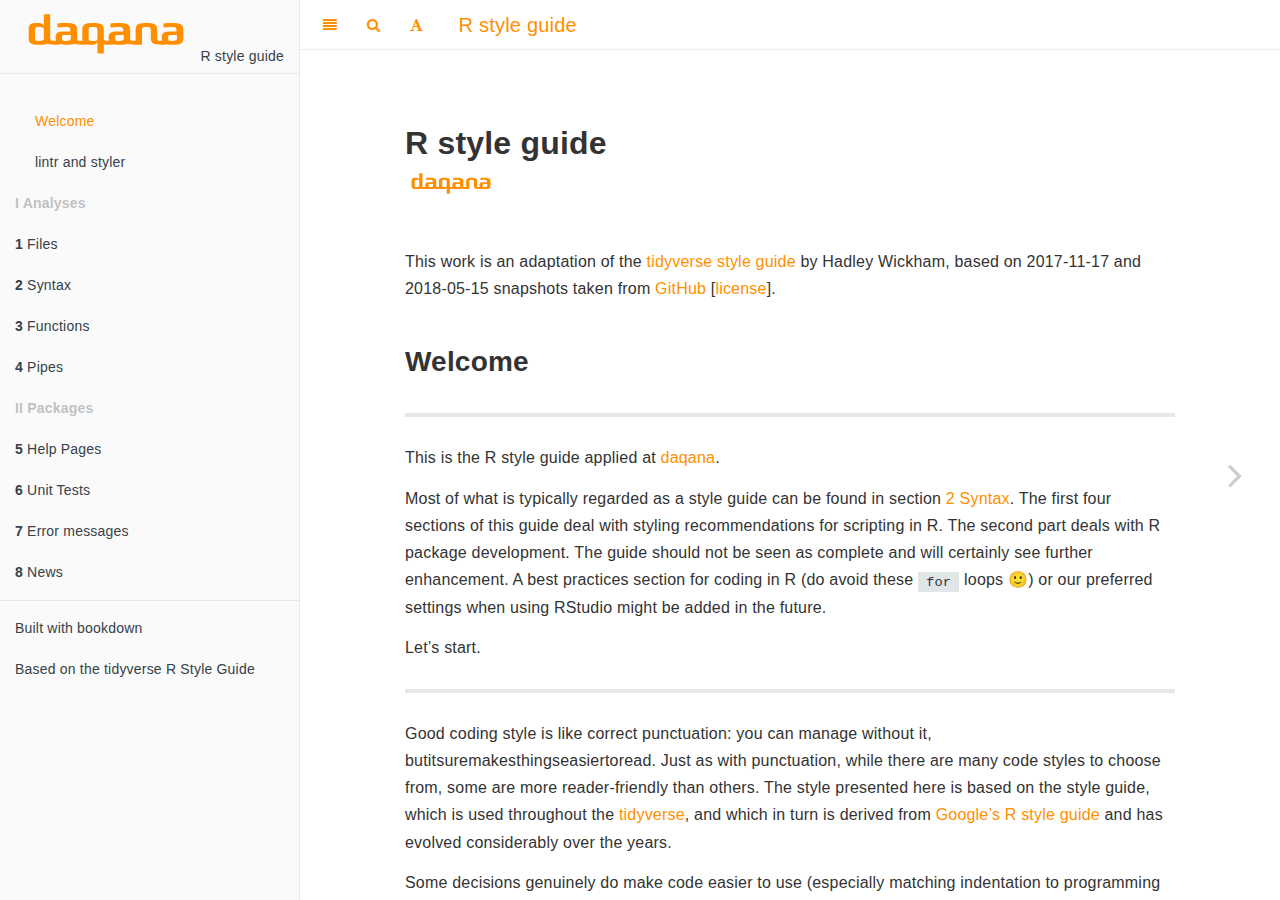
==== index.html @ a93f7501 "Deploy to GitHub Pages: 9a8c21c245d0ff834ebbd6102262e1b21940bbc7" ====
<!DOCTYPE html>
<html >

<head>

  <meta charset="UTF-8">
  <meta http-equiv="X-UA-Compatible" content="IE=edge">
  <title>R style guide</title>
  <meta name="description" content="R style guide">
  <meta name="generator" content="bookdown 0.7 and GitBook 2.6.7">

  <meta property="og:title" content="R style guide" />
  <meta property="og:type" content="book" />
  
  
  
  

  <meta name="twitter:card" content="summary" />
  <meta name="twitter:title" content="R style guide" />
  
  
  

<meta name="author" content="">



  <meta name="viewport" content="width=device-width, initial-scale=1">
  <meta name="apple-mobile-web-app-capable" content="yes">
  <meta name="apple-mobile-web-app-status-bar-style" content="black">
  
  <link rel="shortcut icon" href="settings/dq-icon-or-rgb.svg" type="image/x-icon">

<link rel="next" href="files.html">
<script src="libs/jquery-2.2.3/jquery.min.js"></script>
<link href="libs/gitbook-2.6.7/css/style.css" rel="stylesheet" />
<link href="libs/gitbook-2.6.7/css/plugin-bookdown.css" rel="stylesheet" />
<link href="libs/gitbook-2.6.7/css/plugin-highlight.css" rel="stylesheet" />
<link href="libs/gitbook-2.6.7/css/plugin-search.css" rel="stylesheet" />
<link href="libs/gitbook-2.6.7/css/plugin-fontsettings.css" rel="stylesheet" />









<style type="text/css">
a.sourceLine { display: inline-block; line-height: 1.25; }
a.sourceLine { pointer-events: none; color: inherit; text-decoration: inherit; }
a.sourceLine:empty { height: 1.2em; position: absolute; }
.sourceCode { overflow: visible; }
code.sourceCode { white-space: pre; position: relative; }
div.sourceCode { margin: 1em 0; }
pre.sourceCode { margin: 0; }
@media screen {
div.sourceCode { overflow: auto; }
}
@media print {
code.sourceCode { white-space: pre-wrap; }
a.sourceLine { text-indent: -1em; padding-left: 1em; }
}
pre.numberSource a.sourceLine
  { position: relative; }
pre.numberSource a.sourceLine:empty
  { position: absolute; }
pre.numberSource a.sourceLine::before
  { content: attr(data-line-number);
    position: absolute; left: -5em; text-align: right; vertical-align: baseline;
    border: none; pointer-events: all;
    -webkit-touch-callout: none; -webkit-user-select: none;
    -khtml-user-select: none; -moz-user-select: none;
    -ms-user-select: none; user-select: none;
    padding: 0 4px; width: 4em;
    color: #aaaaaa;
  }
pre.numberSource { margin-left: 3em; border-left: 1px solid #aaaaaa;  padding-left: 4px; }
div.sourceCode
  {  }
@media screen {
a.sourceLine::before { text-decoration: underline; }
}
code span.al { color: #ff0000; font-weight: bold; } /* Alert */
code span.an { color: #60a0b0; font-weight: bold; font-style: italic; } /* Annotation */
code span.at { color: #7d9029; } /* Attribute */
code span.bn { color: #40a070; } /* BaseN */
code span.bu { } /* BuiltIn */
code span.cf { color: #007020; font-weight: bold; } /* ControlFlow */
code span.ch { color: #4070a0; } /* Char */
code span.cn { color: #880000; } /* Constant */
code span.co { color: #60a0b0; font-style: italic; } /* Comment */
code span.cv { color: #60a0b0; font-weight: bold; font-style: italic; } /* CommentVar */
code span.do { color: #ba2121; font-style: italic; } /* Documentation */
code span.dt { color: #902000; } /* DataType */
code span.dv { color: #40a070; } /* DecVal */
code span.er { color: #ff0000; font-weight: bold; } /* Error */
code span.ex { } /* Extension */
code span.fl { color: #40a070; } /* Float */
code span.fu { color: #06287e; } /* Function */
code span.im { } /* Import */
code span.in { color: #60a0b0; font-weight: bold; font-style: italic; } /* Information */
code span.kw { color: #007020; font-weight: bold; } /* Keyword */
code span.op { color: #666666; } /* Operator */
code span.ot { color: #007020; } /* Other */
code span.pp { color: #bc7a00; } /* Preprocessor */
code span.sc { color: #4070a0; } /* SpecialChar */
code span.ss { color: #bb6688; } /* SpecialString */
code span.st { color: #4070a0; } /* String */
code span.va { color: #19177c; } /* Variable */
code span.vs { color: #4070a0; } /* VerbatimString */
code span.wa { color: #60a0b0; font-weight: bold; font-style: italic; } /* Warning */
</style>

<link rel="stylesheet" href="settings/style.css" type="text/css" />
</head>

<body>



  <div class="book without-animation with-summary font-size-2 font-family-1" data-basepath=".">

    <div class="book-summary">
      <nav role="navigation">

<ul class="summary">
<p style="margin-top: 0.2cm; margin-bottom: 0.1cm;">&nbsp; &nbsp; <img src="daqana-or-rgb.svg" width="180"> R style guide</p>

<li class="divider"></li>
<li><a href="index.html#section"></a><ul>
<li class="chapter" data-level="" data-path="index.html"><a href="index.html"><i class="fa fa-check"></i>Welcome</a></li>
<li class="chapter" data-level="" data-path="index.html"><a href="index.html#lintr-and-styler"><i class="fa fa-check"></i>lintr and styler</a></li>
</ul></li>
<li class="part"><span><b>I Analyses</b></span></li>
<li class="chapter" data-level="1" data-path="files.html"><a href="files.html"><i class="fa fa-check"></i><b>1</b> Files</a><ul>
<li class="chapter" data-level="1.1" data-path="files.html"><a href="files.html#names"><i class="fa fa-check"></i><b>1.1</b> Names</a></li>
<li class="chapter" data-level="1.2" data-path="files.html"><a href="files.html#paths"><i class="fa fa-check"></i><b>1.2</b> Paths</a></li>
<li class="chapter" data-level="1.3" data-path="files.html"><a href="files.html#structure"><i class="fa fa-check"></i><b>1.3</b> Structure</a></li>
<li class="chapter" data-level="1.4" data-path="files.html"><a href="files.html#cleaning-up"><i class="fa fa-check"></i><b>1.4</b> Cleaning up</a></li>
</ul></li>
<li class="chapter" data-level="2" data-path="Syntax.html"><a href="Syntax.html"><i class="fa fa-check"></i><b>2</b> Syntax</a><ul>
<li class="chapter" data-level="2.1" data-path="Syntax.html"><a href="Syntax.html#object-names"><i class="fa fa-check"></i><b>2.1</b> Object names</a></li>
<li class="chapter" data-level="2.2" data-path="Syntax.html"><a href="Syntax.html#spacing"><i class="fa fa-check"></i><b>2.2</b> Spacing</a></li>
<li class="chapter" data-level="2.3" data-path="Syntax.html"><a href="Syntax.html#Indenting"><i class="fa fa-check"></i><b>2.3</b> Indenting</a></li>
<li class="chapter" data-level="2.4" data-path="Syntax.html"><a href="Syntax.html#long-lines"><i class="fa fa-check"></i><b>2.4</b> Long lines</a></li>
<li class="chapter" data-level="2.5" data-path="Syntax.html"><a href="Syntax.html#assignment"><i class="fa fa-check"></i><b>2.5</b> Assignment</a></li>
<li class="chapter" data-level="2.6" data-path="Syntax.html"><a href="Syntax.html#semicolons"><i class="fa fa-check"></i><b>2.6</b> Semicolons</a></li>
<li class="chapter" data-level="2.7" data-path="Syntax.html"><a href="Syntax.html#quotes"><i class="fa fa-check"></i><b>2.7</b> Quotes</a></li>
</ul></li>
<li class="chapter" data-level="3" data-path="functions.html"><a href="functions.html"><i class="fa fa-check"></i><b>3</b> Functions</a><ul>
<li class="chapter" data-level="3.1" data-path="functions.html"><a href="functions.html#naming"><i class="fa fa-check"></i><b>3.1</b> Naming</a></li>
<li class="chapter" data-level="3.2" data-path="functions.html"><a href="functions.html#function-head-body"><i class="fa fa-check"></i><b>3.2</b> Head and body</a></li>
<li class="chapter" data-level="3.3" data-path="functions.html"><a href="functions.html#argument-names"><i class="fa fa-check"></i><b>3.3</b> Argument names</a></li>
<li class="chapter" data-level="3.4" data-path="functions.html"><a href="functions.html#return"><i class="fa fa-check"></i><b>3.4</b> <code>return()</code></a></li>
<li class="chapter" data-level="3.5" data-path="functions.html"><a href="functions.html#comments"><i class="fa fa-check"></i><b>3.5</b> Comments</a></li>
<li class="chapter" data-level="3.6" data-path="functions.html"><a href="functions.html#design"><i class="fa fa-check"></i><b>3.6</b> Design</a></li>
</ul></li>
<li class="chapter" data-level="4" data-path="pipes.html"><a href="pipes.html"><i class="fa fa-check"></i><b>4</b> Pipes</a><ul>
<li class="chapter" data-level="" data-path="pipes.html"><a href="pipes.html#please-note"><i class="fa fa-check"></i>Please note</a></li>
<li class="chapter" data-level="4.1" data-path="pipes.html"><a href="pipes.html#introduction"><i class="fa fa-check"></i><b>4.1</b> Introduction</a></li>
<li class="chapter" data-level="4.2" data-path="pipes.html"><a href="pipes.html#spacing-and-indenting"><i class="fa fa-check"></i><b>4.2</b> Spacing and indenting</a></li>
<li class="chapter" data-level="4.3" data-path="pipes.html"><a href="pipes.html#no-arguments"><i class="fa fa-check"></i><b>4.3</b> No arguments</a></li>
<li class="chapter" data-level="4.4" data-path="pipes.html"><a href="pipes.html#long-lines-1"><i class="fa fa-check"></i><b>4.4</b> Long lines</a></li>
<li class="chapter" data-level="4.5" data-path="pipes.html"><a href="pipes.html#assignment-1"><i class="fa fa-check"></i><b>4.5</b> Assignment</a></li>
</ul></li>
<li class="part"><span><b>II Packages</b></span></li>
<li class="chapter" data-level="5" data-path="help-pages.html"><a href="help-pages.html"><i class="fa fa-check"></i><b>5</b> Help Pages</a><ul>
<li class="chapter" data-level="5.1" data-path="help-pages.html"><a href="help-pages.html#introduction-1"><i class="fa fa-check"></i><b>5.1</b> Introduction</a></li>
<li class="chapter" data-level="5.2" data-path="help-pages.html"><a href="help-pages.html#title-and-description"><i class="fa fa-check"></i><b>5.2</b> Title and Description</a></li>
<li class="chapter" data-level="5.3" data-path="help-pages.html"><a href="help-pages.html#indention"><i class="fa fa-check"></i><b>5.3</b> Indention</a></li>
<li class="chapter" data-level="5.4" data-path="help-pages.html"><a href="help-pages.html#documenting-parameters"><i class="fa fa-check"></i><b>5.4</b> Documenting Parameters</a></li>
<li class="chapter" data-level="5.5" data-path="help-pages.html"><a href="help-pages.html#capitalization-and-full-stops"><i class="fa fa-check"></i><b>5.5</b> Capitalization and Full Stops</a></li>
<li class="chapter" data-level="5.6" data-path="help-pages.html"><a href="help-pages.html#reference"><i class="fa fa-check"></i><b>5.6</b> Reference</a></li>
<li class="chapter" data-level="5.7" data-path="help-pages.html"><a href="help-pages.html#line-break"><i class="fa fa-check"></i><b>5.7</b> Line Break</a></li>
<li class="chapter" data-level="5.8" data-path="help-pages.html"><a href="help-pages.html#code-font"><i class="fa fa-check"></i><b>5.8</b> Code Font</a></li>
<li class="chapter" data-level="5.9" data-path="help-pages.html"><a href="help-pages.html#internal-functions"><i class="fa fa-check"></i><b>5.9</b> Internal Functions</a></li>
<li class="chapter" data-level="5.10" data-path="help-pages.html"><a href="help-pages.html#deprecating-functions"><i class="fa fa-check"></i><b>5.10</b> Deprecating Functions</a></li>
</ul></li>
<li class="chapter" data-level="6" data-path="unit-tests.html"><a href="unit-tests.html"><i class="fa fa-check"></i><b>6</b> Unit Tests</a><ul>
<li class="chapter" data-level="6.1" data-path="unit-tests.html"><a href="unit-tests.html#introduction-2"><i class="fa fa-check"></i><b>6.1</b> Introduction</a></li>
<li class="chapter" data-level="6.2" data-path="unit-tests.html"><a href="unit-tests.html#file-names"><i class="fa fa-check"></i><b>6.2</b> File names</a></li>
<li class="chapter" data-level="6.3" data-path="unit-tests.html"><a href="unit-tests.html#structure-1"><i class="fa fa-check"></i><b>6.3</b> Structure</a></li>
<li class="chapter" data-level="6.4" data-path="unit-tests.html"><a href="unit-tests.html#context"><i class="fa fa-check"></i><b>6.4</b> Context</a></li>
<li class="chapter" data-level="6.5" data-path="unit-tests.html"><a href="unit-tests.html#property-test"><i class="fa fa-check"></i><b>6.5</b> Property test</a></li>
<li class="chapter" data-level="" data-path="unit-tests.html"><a href="unit-tests.html#lintr"><i class="fa fa-check"></i>lintr</a></li>
</ul></li>
<li class="chapter" data-level="7" data-path="error-messages.html"><a href="error-messages.html"><i class="fa fa-check"></i><b>7</b> Error messages</a><ul>
<li class="chapter" data-level="7.1" data-path="error-messages.html"><a href="error-messages.html#problem-statement"><i class="fa fa-check"></i><b>7.1</b> Problem statement</a></li>
<li class="chapter" data-level="7.2" data-path="error-messages.html"><a href="error-messages.html#error-location"><i class="fa fa-check"></i><b>7.2</b> Error location</a></li>
<li class="chapter" data-level="7.3" data-path="error-messages.html"><a href="error-messages.html#hints"><i class="fa fa-check"></i><b>7.3</b> Hints</a></li>
<li class="chapter" data-level="7.4" data-path="error-messages.html"><a href="error-messages.html#grammar"><i class="fa fa-check"></i><b>7.4</b> Grammar</a></li>
<li class="chapter" data-level="7.5" data-path="error-messages.html"><a href="error-messages.html#examples"><i class="fa fa-check"></i><b>7.5</b> Examples</a></li>
</ul></li>
<li class="chapter" data-level="8" data-path="news.html"><a href="news.html"><i class="fa fa-check"></i><b>8</b> News</a><ul>
<li class="chapter" data-level="8.1" data-path="news.html"><a href="news.html#news-bullets"><i class="fa fa-check"></i><b>8.1</b> News bullets</a><ul>
<li class="chapter" data-level="8.1.1" data-path="news.html"><a href="news.html#general-style"><i class="fa fa-check"></i><b>8.1.1</b> General style</a></li>
<li class="chapter" data-level="8.1.2" data-path="news.html"><a href="news.html#common-patterns"><i class="fa fa-check"></i><b>8.1.2</b> Common patterns</a></li>
</ul></li>
<li class="chapter" data-level="8.2" data-path="news.html"><a href="news.html#organisation"><i class="fa fa-check"></i><b>8.2</b> Organisation</a><ul>
<li class="chapter" data-level="8.2.1" data-path="news.html"><a href="news.html#breaking-changes"><i class="fa fa-check"></i><b>8.2.1</b> Breaking changes</a></li>
</ul></li>
<li class="chapter" data-level="8.3" data-path="news.html"><a href="news.html#blog-post"><i class="fa fa-check"></i><b>8.3</b> Blog post</a></li>
</ul></li>
<li class="divider"></li>
<li><a href="https://github.com/rstudio/bookdown" target="blank">Built with bookdown</a></li>
<li><a href="https://github.com/tidyverse/style" target="blank">Based on the tidyverse R Style Guide</a></li>

</ul>

      </nav>
    </div>

    <div class="book-body">
      <div class="body-inner">
        <div class="book-header" role="navigation">
          <h1>
            <i class="fa fa-circle-o-notch fa-spin"></i><a href="./">R style guide</a>
          </h1>
        </div>

        <div class="page-wrapper" tabindex="-1" role="main">
          <div class="page-inner">

            <section class="normal" id="section-">
<div id="header">
<h1 class="title">R style guide</h1>
<h4 class="author"><em><a href="https://www.daqana.com"><img src='daqana-or-rgb.svg' alt='daqana' width = '12%'></a></em></h4>
</div>
<div id="section" class="section level1 unnumbered">
<h1></h1>
<p>This work is an adaptation of the <a href="http://style.tidyverse.org/">tidyverse style guide</a> by Hadley Wickham, based on 2017-11-17 and 2018-05-15 snapshots taken from <a href="https://github.com/tidyverse/style">GitHub</a> [<a href="https://creativecommons.org/licenses/by/3.0/legalcode?">license</a>].</p>
<div id="welcome" class="section level2 unnumbered">
<h2>Welcome</h2>
<hr />
<p>This is the R style guide applied at <a href="https://www.daqana.com">daqana</a>.</p>
<p>Most of what is typically regarded as a style guide can be found in section <a href="Syntax.html#Syntax">2</a> <a href="Syntax.html#Syntax">Syntax</a>.
The first four sections of this guide deal with styling recommendations for scripting in R. The second part deals with R package development. The guide should not be seen as complete and will certainly see further enhancement. A best practices section for coding in R (do avoid these <code>for</code> loops 🙂) or our preferred settings when using RStudio might be added in the future.</p>
<p>Let’s start.</p>
<hr />
<p>Good coding style is like correct punctuation: you can manage without it, butitsuremakesthingseasiertoread. Just as with punctuation, while there are many code styles to choose from, some are more reader-friendly than others.
The style presented here is based on the style guide, which is used
throughout the <a href="http://tidyverse.org">tidyverse</a>, and which in turn is derived
from <a href="https://google.github.io/styleguide/Rguide.xml">Google’s R style guide</a>
and has evolved considerably over the years.</p>
<p>Some decisions genuinely do make code easier to use (especially matching indentation to programming structure) and we try to explain these choices, but many decisions are arbitrary or a matter of taste. The more important thing about a style guide is that it provides consistency if applied consistently.</p>
<hr />
<div style="height:20px;">

</div>
<div class="good">
<div class="sourceCode" id="cb1"><pre class="sourceCode r"><code class="sourceCode r"><a class="sourceLine" id="cb1-1" data-line-number="1"><span class="co"># Good</span></a>
<a class="sourceLine" id="cb1-2" data-line-number="2">Throughout this guide positive examples are shown on a green background.</a></code></pre></div>
</div>
<div class="bad">
<div class="sourceCode" id="cb2"><pre class="sourceCode r"><code class="sourceCode r"><a class="sourceLine" id="cb2-1" data-line-number="1"><span class="co"># Bad</span></a>
<a class="sourceLine" id="cb2-2" data-line-number="2">Negative examples are shown on a pink background. </a></code></pre></div>
</div>
<p>The colors were chosen from a <a href="http://colorbrewer2.org/#type=diverging&amp;scheme=PiYG&amp;n=3">diverging colorblind friendly scheme</a> (and some transparency has been added).</p>
<div class="tip">
<div class="sourceCode" id="cb3"><pre class="sourceCode r"><code class="sourceCode r"><a class="sourceLine" id="cb3-1" data-line-number="1">Tips got a lightgrey background like any inline code. </a></code></pre></div>
</div>
<hr />
</div>
<div id="lintr-and-styler" class="section level2 unnumbered">
<h2>lintr and styler</h2>
<p>Conformance with a good portion of this style guide can be checked in an automated manner thanks to the <a href="https://github.com/jimhester/lintr"><code>lintr</code></a> package (development version 1.0.2.9000 at the time of writing). The availability of specific linters is mentioned in the corresponding sections. A unit test bundling the customized linters is given in the Unit Tests <a href="unit-tests.html#lintr">lintr</a> section of this guide.</p>
<p>The <a href="https://github.com/r-lib/styler"><code>styler</code></a> package not only checks compliance with a specified style guide but also applies its rules to any discrepancies encountered. The package evolved from a Google Summer of Code project in 2017 and is under active development. It is tidyverse-oriented, i.e. its rules so far ensure compliance with aspects of the tidyverse style guide. Minor aspects are directly customizable, others would require their own rules to be written. We are planning to bundle the existing customized rules into a <code>daqana_style()</code> function and might extend it to widly cover this guides recommendations. The rules already covered (spaces, indention, line breaks and tokens) will be mentioned throughout the text.</p>
<p>RStudio add-ins exist for both packages with default settings. To customize the linter add-in (on a per project basis) add the <a href="../../daqana_linters.R"><code>daqana_linters.R</code></a> file (detailed in section <a href="unit-tests.html#unit-tests">6</a>) and a <code>.lintr</code> config file to your RStudio project directory. The config file should simply look like the following (mind the newline):</p>
<div class="tip">
<pre><code>linters: source(&quot;daqana_linters.R&quot;); daqana_linters 
        </code></pre>
</div>
<p>At <a href="https://www.daqana.com">daqana</a> with our internal package <code>dqutils(&gt;=0.0.26)</code> you can easily edit the <code>.lintr</code> config file to look like the following instead and ignore saving <code>daqana_linters.R</code> in your package directory.</p>
<div class="tip">
<pre><code>linters: dqutils::daqana_linters
        </code></pre>
</div>
<hr />
<p>last modified: 2018-08-27</p>
<hr />

</div>
</div>



            </section>

          </div>
        </div>
      </div>

<a href="files.html" class="navigation navigation-next navigation-unique" aria-label="Next page"><i class="fa fa-angle-right"></i></a>
    </div>
  </div>
<script src="libs/gitbook-2.6.7/js/app.min.js"></script>
<script src="libs/gitbook-2.6.7/js/lunr.js"></script>
<script src="libs/gitbook-2.6.7/js/plugin-search.js"></script>
<script src="libs/gitbook-2.6.7/js/plugin-sharing.js"></script>
<script src="libs/gitbook-2.6.7/js/plugin-fontsettings.js"></script>
<script src="libs/gitbook-2.6.7/js/plugin-bookdown.js"></script>
<script src="libs/gitbook-2.6.7/js/jquery.highlight.js"></script>
<script>
gitbook.require(["gitbook"], function(gitbook) {
gitbook.start({
"sharing": false,
"fontsettings": {
"theme": "white",
"family": "sans",
"size": 2
},
"edit": {
"link": null,
"text": null
},
"download": null,
"toc": {
"collapse": "section"
}
});
});
</script>

</body>

</html>
---- libs/gitbook-2.6.7/css/style.css ----
/*! normalize.css v2.1.0 | MIT License | git.io/normalize */img,legend{border:0}*,.fa{-webkit-font-smoothing:antialiased}.fa-ul>li,sub,sup{position:relative}.book .book-body .page-wrapper .page-inner section.normal hr:after,.book-langs-index .inner .languages:after,.buttons:after,.dropdown-menu .buttons:after{clear:both}body,html{-ms-text-size-adjust:100%;-webkit-text-size-adjust:100%}article,aside,details,figcaption,figure,footer,header,hgroup,main,nav,section,summary{display:block}audio,canvas,video{display:inline-block}.hidden,[hidden]{display:none}audio:not([controls]){display:none;height:0}html{font-family:sans-serif}body,figure{margin:0}a:focus{outline:dotted thin}a:active,a:hover{outline:0}h1{font-size:2em;margin:.67em 0}abbr[title]{border-bottom:1px dotted}b,strong{font-weight:700}dfn{font-style:italic}hr{-moz-box-sizing:content-box;box-sizing:content-box;height:0}mark{background:#ff0;color:#000}code,kbd,pre,samp{font-family:monospace,serif;font-size:1em}pre{white-space:pre-wrap}q{quotes:"\201C" "\201D" "\2018" "\2019"}small{font-size:80%}sub,sup{font-size:75%;line-height:0;vertical-align:baseline}sup{top:-.5em}sub{bottom:-.25em}svg:not(:root){overflow:hidden}fieldset{border:1px solid silver;margin:0 2px;padding:.35em .625em .75em}legend{padding:0}button,input,select,textarea{font-family:inherit;font-size:100%;margin:0}button,input{line-height:normal}button,select{text-transform:none}button,html input[type=button],input[type=reset],input[type=submit]{-webkit-appearance:button;cursor:pointer}button[disabled],html input[disabled]{cursor:default}input[type=checkbox],input[type=radio]{box-sizing:border-box;padding:0}input[type=search]{-webkit-appearance:textfield;-moz-box-sizing:content-box;-webkit-box-sizing:content-box;box-sizing:content-box}input[type=search]::-webkit-search-cancel-button{margin-right:10px;}button::-moz-focus-inner,input::-moz-focus-inner{border:0;padding:0}textarea{overflow:auto;vertical-align:top}table{border-collapse:collapse;border-spacing:0}/*!
 * Preboot v2
 *
 * Open sourced under MIT license by @mdo.
 * Some variables and mixins from Bootstrap (Apache 2 license).
 */.link-inherit,.link-inherit:focus,.link-inherit:hover{color:inherit}.fa,.fa-stack{display:inline-block}/*!
 *  Font Awesome 4.1.0 by @davegandy - http://fontawesome.io - @fontawesome
 *  License - http://fontawesome.io/license (Font: SIL OFL 1.1, CSS: MIT License)
 */@font-face{font-family:FontAwesome;src:url(./fontawesome/fontawesome-webfont.ttf?v=4.1.0) format('truetype');font-weight:400;font-style:normal}.fa{font-family:FontAwesome;font-style:normal;font-weight:400;line-height:1;-moz-osx-font-smoothing:grayscale}.book .book-header,.book .book-summary{font-family:"Helvetica Neue",Helvetica,Arial,sans-serif}.fa-lg{font-size:1.33333333em;line-height:.75em;vertical-align:-15%}.fa-2x{font-size:2em}.fa-3x{font-size:3em}.fa-4x{font-size:4em}.fa-5x{font-size:5em}.fa-fw{width:1.28571429em;text-align:center}.fa-ul{padding-left:0;margin-left:2.14285714em;list-style-type:none}.fa-li{position:absolute;left:-2.14285714em;width:2.14285714em;top:.14285714em;text-align:center}.fa-li.fa-lg{left:-1.85714286em}.fa-border{padding:.2em .25em .15em;border:.08em solid #eee;border-radius:.1em}.pull-right{float:right}.pull-left{float:left}.fa.pull-left{margin-right:.3em}.fa.pull-right{margin-left:.3em}.fa-spin{-webkit-animation:spin 2s infinite linear;-moz-animation:spin 2s infinite linear;-o-animation:spin 2s infinite linear;animation:spin 2s infinite linear}@-moz-keyframes spin{0%{-moz-transform:rotate(0)}100%{-moz-transform:rotate(359deg)}}@-webkit-keyframes spin{0%{-webkit-transform:rotate(0)}100%{-webkit-transform:rotate(359deg)}}@-o-keyframes spin{0%{-o-transform:rotate(0)}100%{-o-transform:rotate(359deg)}}@keyframes spin{0%{-webkit-transform:rotate(0);transform:rotate(0)}100%{-webkit-transform:rotate(359deg);transform:rotate(359deg)}}.fa-rotate-90{filter:progid:DXImageTransform.Microsoft.BasicImage(rotation=1);-webkit-transform:rotate(90deg);-moz-transform:rotate(90deg);-ms-transform:rotate(90deg);-o-transform:rotate(90deg);transform:rotate(90deg)}.fa-rotate-180{filter:progid:DXImageTransform.Microsoft.BasicImage(rotation=2);-webkit-transform:rotate(180deg);-moz-transform:rotate(180deg);-ms-transform:rotate(180deg);-o-transform:rotate(180deg);transform:rotate(180deg)}.fa-rotate-270{filter:progid:DXImageTransform.Microsoft.BasicImage(rotation=3);-webkit-transform:rotate(270deg);-moz-transform:rotate(270deg);-ms-transform:rotate(270deg);-o-transform:rotate(270deg);transform:rotate(270deg)}.fa-flip-horizontal{filter:progid:DXImageTransform.Microsoft.BasicImage(rotation=0, mirror=1);-webkit-transform:scale(-1,1);-moz-transform:scale(-1,1);-ms-transform:scale(-1,1);-o-transform:scale(-1,1);transform:scale(-1,1)}.fa-flip-vertical{filter:progid:DXImageTransform.Microsoft.BasicImage(rotation=2, mirror=1);-webkit-transform:scale(1,-1);-moz-transform:scale(1,-1);-ms-transform:scale(1,-1);-o-transform:scale(1,-1);transform:scale(1,-1)}.fa-stack{position:relative;width:2em;height:2em;line-height:2em;vertical-align:middle}.fa-stack-1x,.fa-stack-2x{position:absolute;left:0;width:100%;text-align:center}.fa-stack-1x{line-height:inherit}.fa-stack-2x{font-size:2em}.fa-inverse{color:#fff}.fa-glass:before{content:"\f000"}.fa-music:before{content:"\f001"}.fa-search:before{content:"\f002"}.fa-envelope-o:before{content:"\f003"}.fa-heart:before{content:"\f004"}.fa-star:before{content:"\f005"}.fa-star-o:before{content:"\f006"}.fa-user:before{content:"\f007"}.fa-film:before{content:"\f008"}.fa-th-large:before{content:"\f009"}.fa-th:before{content:"\f00a"}.fa-th-list:before{content:"\f00b"}.fa-check:before{content:"\f00c"}.fa-times:before{content:"\f00d"}.fa-search-plus:before{content:"\f00e"}.fa-search-minus:before{content:"\f010"}.fa-power-off:before{content:"\f011"}.fa-signal:before{content:"\f012"}.fa-cog:before,.fa-gear:before{content:"\f013"}.fa-trash-o:before{content:"\f014"}.fa-home:before{content:"\f015"}.fa-file-o:before{content:"\f016"}.fa-clock-o:before{content:"\f017"}.fa-road:before{content:"\f018"}.fa-download:before{content:"\f019"}.fa-arrow-circle-o-down:before{content:"\f01a"}.fa-arrow-circle-o-up:before{content:"\f01b"}.fa-inbox:before{content:"\f01c"}.fa-play-circle-o:before{content:"\f01d"}.fa-repeat:before,.fa-rotate-right:before{content:"\f01e"}.fa-refresh:before{content:"\f021"}.fa-list-alt:before{content:"\f022"}.fa-lock:before{content:"\f023"}.fa-flag:before{content:"\f024"}.fa-headphones:before{content:"\f025"}.fa-volume-off:before{content:"\f026"}.fa-volume-down:before{content:"\f027"}.fa-volume-up:before{content:"\f028"}.fa-qrcode:before{content:"\f029"}.fa-barcode:before{content:"\f02a"}.fa-tag:before{content:"\f02b"}.fa-tags:before{content:"\f02c"}.fa-book:before{content:"\f02d"}.fa-bookmark:before{content:"\f02e"}.fa-print:before{content:"\f02f"}.fa-camera:before{content:"\f030"}.fa-font:before{content:"\f031"}.fa-bold:before{content:"\f032"}.fa-italic:before{content:"\f033"}.fa-text-height:before{content:"\f034"}.fa-text-width:before{content:"\f035"}.fa-align-left:before{content:"\f036"}.fa-align-center:before{content:"\f037"}.fa-align-right:before{content:"\f038"}.fa-align-justify:before{content:"\f039"}.fa-list:before{content:"\f03a"}.fa-dedent:before,.fa-outdent:before{content:"\f03b"}.fa-indent:before{content:"\f03c"}.fa-video-camera:before{content:"\f03d"}.fa-image:before,.fa-photo:before,.fa-picture-o:before{content:"\f03e"}.fa-pencil:before{content:"\f040"}.fa-map-marker:before{content:"\f041"}.fa-adjust:before{content:"\f042"}.fa-tint:before{content:"\f043"}.fa-edit:before,.fa-pencil-square-o:before{content:"\f044"}.fa-share-square-o:before{content:"\f045"}.fa-check-square-o:before{content:"\f046"}.fa-arrows:before{content:"\f047"}.fa-step-backward:before{content:"\f048"}.fa-fast-backward:before{content:"\f049"}.fa-backward:before{content:"\f04a"}.fa-play:before{content:"\f04b"}.fa-pause:before{content:"\f04c"}.fa-stop:before{content:"\f04d"}.fa-forward:before{content:"\f04e"}.fa-fast-forward:before{content:"\f050"}.fa-step-forward:before{content:"\f051"}.fa-eject:before{content:"\f052"}.fa-chevron-left:before{content:"\f053"}.fa-chevron-right:before{content:"\f054"}.fa-plus-circle:before{content:"\f055"}.fa-minus-circle:before{content:"\f056"}.fa-times-circle:before{content:"\f057"}.fa-check-circle:before{content:"\f058"}.fa-question-circle:before{content:"\f059"}.fa-info-circle:before{content:"\f05a"}.fa-crosshairs:before{content:"\f05b"}.fa-times-circle-o:before{content:"\f05c"}.fa-check-circle-o:before{content:"\f05d"}.fa-ban:before{content:"\f05e"}.fa-arrow-left:before{content:"\f060"}.fa-arrow-right:before{content:"\f061"}.fa-arrow-up:before{content:"\f062"}.fa-arrow-down:before{content:"\f063"}.fa-mail-forward:before,.fa-share:before{content:"\f064"}.fa-expand:before{content:"\f065"}.fa-compress:before{content:"\f066"}.fa-plus:before{content:"\f067"}.fa-minus:before{content:"\f068"}.fa-asterisk:before{content:"\f069"}.fa-exclamation-circle:before{content:"\f06a"}.fa-gift:before{content:"\f06b"}.fa-leaf:before{content:"\f06c"}.fa-fire:before{content:"\f06d"}.fa-eye:before{content:"\f06e"}.fa-eye-slash:before{content:"\f070"}.fa-exclamation-triangle:before,.fa-warning:before{content:"\f071"}.fa-plane:before{content:"\f072"}.fa-calendar:before{content:"\f073"}.fa-random:before{content:"\f074"}.fa-comment:before{content:"\f075"}.fa-magnet:before{content:"\f076"}.fa-chevron-up:before{content:"\f077"}.fa-chevron-down:before{content:"\f078"}.fa-retweet:before{content:"\f079"}.fa-shopping-cart:before{content:"\f07a"}.fa-folder:before{content:"\f07b"}.fa-folder-open:before{content:"\f07c"}.fa-arrows-v:before{content:"\f07d"}.fa-arrows-h:before{content:"\f07e"}.fa-bar-chart-o:before{content:"\f080"}.fa-twitter-square:before{content:"\f081"}.fa-facebook-square:before{content:"\f082"}.fa-camera-retro:before{content:"\f083"}.fa-key:before{content:"\f084"}.fa-cogs:before,.fa-gears:before{content:"\f085"}.fa-comments:before{content:"\f086"}.fa-thumbs-o-up:before{content:"\f087"}.fa-thumbs-o-down:before{content:"\f088"}.fa-star-half:before{content:"\f089"}.fa-heart-o:before{content:"\f08a"}.fa-sign-out:before{content:"\f08b"}.fa-linkedin-square:before{content:"\f08c"}.fa-thumb-tack:before{content:"\f08d"}.fa-external-link:before{content:"\f08e"}.fa-sign-in:before{content:"\f090"}.fa-trophy:before{content:"\f091"}.fa-github-square:before{content:"\f092"}.fa-upload:before{content:"\f093"}.fa-lemon-o:before{content:"\f094"}.fa-phone:before{content:"\f095"}.fa-square-o:before{content:"\f096"}.fa-bookmark-o:before{content:"\f097"}.fa-phone-square:before{content:"\f098"}.fa-twitter:before{content:"\f099"}.fa-facebook:before{content:"\f09a"}.fa-github:before{content:"\f09b"}.fa-unlock:before{content:"\f09c"}.fa-credit-card:before{content:"\f09d"}.fa-rss:before{content:"\f09e"}.fa-hdd-o:before{content:"\f0a0"}.fa-bullhorn:before{content:"\f0a1"}.fa-bell:before{content:"\f0f3"}.fa-certificate:before{content:"\f0a3"}.fa-hand-o-right:before{content:"\f0a4"}.fa-hand-o-left:before{content:"\f0a5"}.fa-hand-o-up:before{content:"\f0a6"}.fa-hand-o-down:before{content:"\f0a7"}.fa-arrow-circle-left:before{content:"\f0a8"}.fa-arrow-circle-right:before{content:"\f0a9"}.fa-arrow-circle-up:before{content:"\f0aa"}.fa-arrow-circle-down:before{content:"\f0ab"}.fa-globe:before{content:"\f0ac"}.fa-wrench:before{content:"\f0ad"}.fa-tasks:before{content:"\f0ae"}.fa-filter:before{content:"\f0b0"}.fa-briefcase:before{content:"\f0b1"}.fa-arrows-alt:before{content:"\f0b2"}.fa-group:before,.fa-users:before{content:"\f0c0"}.fa-chain:before,.fa-link:before{content:"\f0c1"}.fa-cloud:before{content:"\f0c2"}.fa-flask:before{content:"\f0c3"}.fa-cut:before,.fa-scissors:before{content:"\f0c4"}.fa-copy:before,.fa-files-o:before{content:"\f0c5"}.fa-paperclip:before{content:"\f0c6"}.fa-floppy-o:before,.fa-save:before{content:"\f0c7"}.fa-square:before{content:"\f0c8"}.fa-bars:before,.fa-navicon:before,.fa-reorder:before{content:"\f0c9"}.fa-list-ul:before{content:"\f0ca"}.fa-list-ol:before{content:"\f0cb"}.fa-strikethrough:before{content:"\f0cc"}.fa-underline:before{content:"\f0cd"}.fa-table:before{content:"\f0ce"}.fa-magic:before{content:"\f0d0"}.fa-truck:before{content:"\f0d1"}.fa-pinterest:before{content:"\f0d2"}.fa-pinterest-square:before{content:"\f0d3"}.fa-google-plus-square:before{content:"\f0d4"}.fa-google-plus:before{content:"\f0d5"}.fa-money:before{content:"\f0d6"}.fa-caret-down:before{content:"\f0d7"}.fa-caret-up:before{content:"\f0d8"}.fa-caret-left:before{content:"\f0d9"}.fa-caret-right:before{content:"\f0da"}.fa-columns:before{content:"\f0db"}.fa-sort:before,.fa-unsorted:before{content:"\f0dc"}.fa-sort-desc:before,.fa-sort-down:before{content:"\f0dd"}.fa-sort-asc:before,.fa-sort-up:before{content:"\f0de"}.fa-envelope:before{content:"\f0e0"}.fa-linkedin:before{content:"\f0e1"}.fa-rotate-left:before,.fa-undo:before{content:"\f0e2"}.fa-gavel:before,.fa-legal:before{content:"\f0e3"}.fa-dashboard:before,.fa-tachometer:before{content:"\f0e4"}.fa-comment-o:before{content:"\f0e5"}.fa-comments-o:before{content:"\f0e6"}.fa-bolt:before,.fa-flash:before{content:"\f0e7"}.fa-sitemap:before{content:"\f0e8"}.fa-umbrella:before{content:"\f0e9"}.fa-clipboard:before,.fa-paste:before{content:"\f0ea"}.fa-lightbulb-o:before{content:"\f0eb"}.fa-exchange:before{content:"\f0ec"}.fa-cloud-download:before{content:"\f0ed"}.fa-cloud-upload:before{content:"\f0ee"}.fa-user-md:before{content:"\f0f0"}.fa-stethoscope:before{content:"\f0f1"}.fa-suitcase:before{content:"\f0f2"}.fa-bell-o:before{content:"\f0a2"}.fa-coffee:before{content:"\f0f4"}.fa-cutlery:before{content:"\f0f5"}.fa-file-text-o:before{content:"\f0f6"}.fa-building-o:before{content:"\f0f7"}.fa-hospital-o:before{content:"\f0f8"}.fa-ambulance:before{content:"\f0f9"}.fa-medkit:before{content:"\f0fa"}.fa-fighter-jet:before{content:"\f0fb"}.fa-beer:before{content:"\f0fc"}.fa-h-square:before{content:"\f0fd"}.fa-plus-square:before{content:"\f0fe"}.fa-angle-double-left:before{content:"\f100"}.fa-angle-double-right:before{content:"\f101"}.fa-angle-double-up:before{content:"\f102"}.fa-angle-double-down:before{content:"\f103"}.fa-angle-left:before{content:"\f104"}.fa-angle-right:before{content:"\f105"}.fa-angle-up:before{content:"\f106"}.fa-angle-down:before{content:"\f107"}.fa-desktop:before{content:"\f108"}.fa-laptop:before{content:"\f109"}.fa-tablet:before{content:"\f10a"}.fa-mobile-phone:before,.fa-mobile:before{content:"\f10b"}.fa-circle-o:before{content:"\f10c"}.fa-quote-left:before{content:"\f10d"}.fa-quote-right:before{content:"\f10e"}.fa-spinner:before{content:"\f110"}.fa-circle:before{content:"\f111"}.fa-mail-reply:before,.fa-reply:before{content:"\f112"}.fa-github-alt:before{content:"\f113"}.fa-folder-o:before{content:"\f114"}.fa-folder-open-o:before{content:"\f115"}.fa-smile-o:before{content:"\f118"}.fa-frown-o:before{content:"\f119"}.fa-meh-o:before{content:"\f11a"}.fa-gamepad:before{content:"\f11b"}.fa-keyboard-o:before{content:"\f11c"}.fa-flag-o:before{content:"\f11d"}.fa-flag-checkered:before{content:"\f11e"}.fa-terminal:before{content:"\f120"}.fa-code:before{content:"\f121"}.fa-mail-reply-all:before,.fa-reply-all:before{content:"\f122"}.fa-star-half-empty:before,.fa-star-half-full:before,.fa-star-half-o:before{content:"\f123"}.fa-location-arrow:before{content:"\f124"}.fa-crop:before{content:"\f125"}.fa-code-fork:before{content:"\f126"}.fa-chain-broken:before,.fa-unlink:before{content:"\f127"}.fa-question:before{content:"\f128"}.fa-info:before{content:"\f129"}.fa-exclamation:before{content:"\f12a"}.fa-superscript:before{content:"\f12b"}.fa-subscript:before{content:"\f12c"}.fa-eraser:before{content:"\f12d"}.fa-puzzle-piece:before{content:"\f12e"}.fa-microphone:before{content:"\f130"}.fa-microphone-slash:before{content:"\f131"}.fa-shield:before{content:"\f132"}.fa-calendar-o:before{content:"\f133"}.fa-fire-extinguisher:before{content:"\f134"}.fa-rocket:before{content:"\f135"}.fa-maxcdn:before{content:"\f136"}.fa-chevron-circle-left:before{content:"\f137"}.fa-chevron-circle-right:before{content:"\f138"}.fa-chevron-circle-up:before{content:"\f139"}.fa-chevron-circle-down:before{content:"\f13a"}.fa-html5:before{content:"\f13b"}.fa-css3:before{content:"\f13c"}.fa-anchor:before{content:"\f13d"}.fa-unlock-alt:before{content:"\f13e"}.fa-bullseye:before{content:"\f140"}.fa-ellipsis-h:before{content:"\f141"}.fa-ellipsis-v:before{content:"\f142"}.fa-rss-square:before{content:"\f143"}.fa-play-circle:before{content:"\f144"}.fa-ticket:before{content:"\f145"}.fa-minus-square:before{content:"\f146"}.fa-minus-square-o:before{content:"\f147"}.fa-level-up:before{content:"\f148"}.fa-level-down:before{content:"\f149"}.fa-check-square:before{content:"\f14a"}.fa-pencil-square:before{content:"\f14b"}.fa-external-link-square:before{content:"\f14c"}.fa-share-square:before{content:"\f14d"}.fa-compass:before{content:"\f14e"}.fa-caret-square-o-down:before,.fa-toggle-down:before{content:"\f150"}.fa-caret-square-o-up:before,.fa-toggle-up:before{content:"\f151"}.fa-caret-square-o-right:before,.fa-toggle-right:before{content:"\f152"}.fa-eur:before,.fa-euro:before{content:"\f153"}.fa-gbp:before{content:"\f154"}.fa-dollar:before,.fa-usd:before{content:"\f155"}.fa-inr:before,.fa-rupee:before{content:"\f156"}.fa-cny:before,.fa-jpy:before,.fa-rmb:before,.fa-yen:before{content:"\f157"}.fa-rouble:before,.fa-rub:before,.fa-ruble:before{content:"\f158"}.fa-krw:before,.fa-won:before{content:"\f159"}.fa-bitcoin:before,.fa-btc:before{content:"\f15a"}.fa-file:before{content:"\f15b"}.fa-file-text:before{content:"\f15c"}.fa-sort-alpha-asc:before{content:"\f15d"}.fa-sort-alpha-desc:before{content:"\f15e"}.fa-sort-amount-asc:before{content:"\f160"}.fa-sort-amount-desc:before{content:"\f161"}.fa-sort-numeric-asc:before{content:"\f162"}.fa-sort-numeric-desc:before{content:"\f163"}.fa-thumbs-up:before{content:"\f164"}.fa-thumbs-down:before{content:"\f165"}.fa-youtube-square:before{content:"\f166"}.fa-youtube:before{content:"\f167"}.fa-xing:before{content:"\f168"}.fa-xing-square:before{content:"\f169"}.fa-youtube-play:before{content:"\f16a"}.fa-dropbox:before{content:"\f16b"}.fa-stack-overflow:before{content:"\f16c"}.fa-instagram:before{content:"\f16d"}.fa-flickr:before{content:"\f16e"}.fa-adn:before{content:"\f170"}.fa-bitbucket:before{content:"\f171"}.fa-bitbucket-square:before{content:"\f172"}.fa-tumblr:before{content:"\f173"}.fa-tumblr-square:before{content:"\f174"}.fa-long-arrow-down:before{content:"\f175"}.fa-long-arrow-up:before{content:"\f176"}.fa-long-arrow-left:before{content:"\f177"}.fa-long-arrow-right:before{content:"\f178"}.fa-apple:before{content:"\f179"}.fa-windows:before{content:"\f17a"}.fa-android:before{content:"\f17b"}.fa-linux:before{content:"\f17c"}.fa-dribbble:before{content:"\f17d"}.fa-skype:before{content:"\f17e"}.fa-foursquare:before{content:"\f180"}.fa-trello:before{content:"\f181"}.fa-female:before{content:"\f182"}.fa-male:before{content:"\f183"}.fa-gittip:before{content:"\f184"}.fa-sun-o:before{content:"\f185"}.fa-moon-o:before{content:"\f186"}.fa-archive:before{content:"\f187"}.fa-bug:before{content:"\f188"}.fa-vk:before{content:"\f189"}.fa-weibo:before{content:"\f18a"}.fa-renren:before{content:"\f18b"}.fa-pagelines:before{content:"\f18c"}.fa-stack-exchange:before{content:"\f18d"}.fa-arrow-circle-o-right:before{content:"\f18e"}.fa-arrow-circle-o-left:before{content:"\f190"}.fa-caret-square-o-left:before,.fa-toggle-left:before{content:"\f191"}.fa-dot-circle-o:before{content:"\f192"}.fa-wheelchair:before{content:"\f193"}.fa-vimeo-square:before{content:"\f194"}.fa-try:before,.fa-turkish-lira:before{content:"\f195"}.fa-plus-square-o:before{content:"\f196"}.fa-space-shuttle:before{content:"\f197"}.fa-slack:before{content:"\f198"}.fa-envelope-square:before{content:"\f199"}.fa-wordpress:before{content:"\f19a"}.fa-openid:before{content:"\f19b"}.fa-bank:before,.fa-institution:before,.fa-university:before{content:"\f19c"}.fa-graduation-cap:before,.fa-mortar-board:before{content:"\f19d"}.fa-yahoo:before{content:"\f19e"}.fa-google:before{content:"\f1a0"}.fa-reddit:before{content:"\f1a1"}.fa-reddit-square:before{content:"\f1a2"}.fa-stumbleupon-circle:before{content:"\f1a3"}.fa-stumbleupon:before{content:"\f1a4"}.fa-delicious:before{content:"\f1a5"}.fa-digg:before{content:"\f1a6"}.fa-pied-piper-square:before,.fa-pied-piper:before{content:"\f1a7"}.fa-pied-piper-alt:before{content:"\f1a8"}.fa-drupal:before{content:"\f1a9"}.fa-joomla:before{content:"\f1aa"}.fa-language:before{content:"\f1ab"}.fa-fax:before{content:"\f1ac"}.fa-building:before{content:"\f1ad"}.fa-child:before{content:"\f1ae"}.fa-paw:before{content:"\f1b0"}.fa-spoon:before{content:"\f1b1"}.fa-cube:before{content:"\f1b2"}.fa-cubes:before{content:"\f1b3"}.fa-behance:before{content:"\f1b4"}.fa-behance-square:before{content:"\f1b5"}.fa-steam:before{content:"\f1b6"}.fa-steam-square:before{content:"\f1b7"}.fa-recycle:before{content:"\f1b8"}.fa-automobile:before,.fa-car:before{content:"\f1b9"}.fa-cab:before,.fa-taxi:before{content:"\f1ba"}.fa-tree:before{content:"\f1bb"}.fa-spotify:before{content:"\f1bc"}.fa-deviantart:before{content:"\f1bd"}.fa-soundcloud:before{content:"\f1be"}.fa-database:before{content:"\f1c0"}.fa-file-pdf-o:before{content:"\f1c1"}.fa-file-word-o:before{content:"\f1c2"}.fa-file-excel-o:before{content:"\f1c3"}.fa-file-powerpoint-o:before{content:"\f1c4"}.fa-file-image-o:before,.fa-file-photo-o:before,.fa-file-picture-o:before{content:"\f1c5"}.fa-file-archive-o:before,.fa-file-zip-o:before{content:"\f1c6"}.fa-file-audio-o:before,.fa-file-sound-o:before{content:"\f1c7"}.fa-file-movie-o:before,.fa-file-video-o:before{content:"\f1c8"}.fa-file-code-o:before{content:"\f1c9"}.fa-vine:before{content:"\f1ca"}.fa-codepen:before{content:"\f1cb"}.fa-jsfiddle:before{content:"\f1cc"}.fa-life-bouy:before,.fa-life-ring:before,.fa-life-saver:before,.fa-support:before{content:"\f1cd"}.fa-circle-o-notch:before{content:"\f1ce"}.fa-ra:before,.fa-rebel:before{content:"\f1d0"}.fa-empire:before,.fa-ge:before{content:"\f1d1"}.fa-git-square:before{content:"\f1d2"}.fa-git:before{content:"\f1d3"}.fa-hacker-news:before{content:"\f1d4"}.fa-tencent-weibo:before{content:"\f1d5"}.fa-qq:before{content:"\f1d6"}.fa-wechat:before,.fa-weixin:before{content:"\f1d7"}.fa-paper-plane:before,.fa-send:before{content:"\f1d8"}.fa-paper-plane-o:before,.fa-send-o:before{content:"\f1d9"}.fa-history:before{content:"\f1da"}.fa-circle-thin:before{content:"\f1db"}.fa-header:before{content:"\f1dc"}.fa-paragraph:before{content:"\f1dd"}.fa-sliders:before{content:"\f1de"}.fa-share-alt:before{content:"\f1e0"}.fa-share-alt-square:before{content:"\f1e1"}.fa-bomb:before{content:"\f1e2"}.book-langs-index{width:100%;height:100%;padding:40px 0;margin:0;overflow:auto}@media (max-width:600px){.book-langs-index{padding:0}}.book-langs-index .inner{max-width:600px;width:100%;margin:0 auto;padding:30px;background:#fff;border-radius:3px}.book-langs-index .inner h3{margin:0}.book-langs-index .inner .languages{list-style:none;padding:20px 30px;margin-top:20px;border-top:1px solid #eee}.book-langs-index .inner .languages:after,.book-langs-index .inner .languages:before{content:" ";display:table;line-height:0}.book-langs-index .inner .languages li{width:50%;float:left;padding:10px 5px;font-size:16px}@media (max-width:600px){.book-langs-index .inner .languages li{width:100%;max-width:100%}}.book .book-header{overflow:visible;height:50px;padding:0 8px;z-index:2;font-size:.85em;color:#7e888b;background:0 0}.book .book-header .btn{display:block;height:50px;padding:0 15px;border-bottom:none;color:#ccc;text-transform:uppercase;line-height:50px;-webkit-box-shadow:none!important;box-shadow:none!important;position:relative;font-size:14px}.book .book-header .btn:hover{position:relative;text-decoration:none;color:#444;background:0 0}.book .book-header h1{margin:0;font-size:20px;font-weight:200;text-align:center;line-height:50px;opacity:0;padding-left:200px;padding-right:200px;-webkit-transition:opacity .2s ease;-moz-transition:opacity .2s ease;-o-transition:opacity .2s ease;transition:opacity .2s ease;overflow:hidden;text-overflow:ellipsis;white-space:nowrap}.book .book-header h1 a,.book .book-header h1 a:hover{color:inherit;text-decoration:none}@media (max-width:1000px){.book .book-header h1{display:none}}.book .book-header h1 i{display:none}.book .book-header:hover h1{opacity:1}.book.is-loading .book-header h1 i{display:inline-block}.book.is-loading .book-header h1 a{display:none}.dropdown{position:relative}.dropdown-menu{position:absolute;top:100%;left:0;z-index:100;display:none;float:left;min-width:160px;padding:0;margin:2px 0 0;list-style:none;font-size:14px;background-color:#fafafa;border:1px solid rgba(0,0,0,.07);border-radius:1px;-webkit-box-shadow:0 6px 12px rgba(0,0,0,.175);box-shadow:0 6px 12px rgba(0,0,0,.175);background-clip:padding-box}.dropdown-menu.open{display:block}.dropdown-menu.dropdown-left{left:auto;right:4%}.dropdown-menu.dropdown-left .dropdown-caret{right:14px;left:auto}.dropdown-menu .dropdown-caret{position:absolute;top:-8px;left:14px;width:18px;height:10px;float:left;overflow:hidden}.dropdown-menu .dropdown-caret .caret-inner,.dropdown-menu .dropdown-caret .caret-outer{display:inline-block;top:0;border-left:9px solid transparent;border-right:9px solid transparent;position:absolute}.dropdown-menu .dropdown-caret .caret-outer{border-bottom:9px solid rgba(0,0,0,.1);height:auto;left:0;width:auto;margin-left:-1px}.dropdown-menu .dropdown-caret .caret-inner{margin-top:-1px;top:1px;border-bottom:9px solid #fafafa}.dropdown-menu .buttons{border-bottom:1px solid rgba(0,0,0,.07)}.dropdown-menu .buttons:after,.dropdown-menu .buttons:before{content:" ";display:table;line-height:0}.dropdown-menu .buttons:last-child{border-bottom:none}.dropdown-menu .buttons .button{border:0;background-color:transparent;color:#a6a6a6;width:100%;text-align:center;float:left;line-height:1.42857143;padding:8px 4px}.alert,.dropdown-menu .buttons .button:hover{color:#444}.dropdown-menu .buttons .button:focus,.dropdown-menu .buttons .button:hover{outline:0}.dropdown-menu .buttons .button.size-2{width:50%}.dropdown-menu .buttons .button.size-3{width:33%}.alert{padding:15px;margin-bottom:20px;background:#eee;border-bottom:5px solid #ddd}.alert-success{background:#dff0d8;border-color:#d6e9c6;color:#3c763d}.alert-info{background:#d9edf7;border-color:#bce8f1;color:#31708f}.alert-danger{background:#f2dede;border-color:#ebccd1;color:#a94442}.alert-warning{background:#fcf8e3;border-color:#faebcc;color:#8a6d3b}.book .book-summary{position:absolute;top:0;left:-300px;bottom:0;z-index:1;width:300px;color:#364149;background:#fafafa;border-right:1px solid rgba(0,0,0,.07);-webkit-transition:left 250ms ease;-moz-transition:left 250ms ease;-o-transition:left 250ms ease;transition:left 250ms ease}.book .book-summary ul.summary{position:absolute;top:0;left:0;right:0;bottom:0;overflow-y:auto;list-style:none;margin:0;padding:0;-webkit-transition:top .5s ease;-moz-transition:top .5s ease;-o-transition:top .5s ease;transition:top .5s ease}.book .book-summary ul.summary li{list-style:none}.book .book-summary ul.summary li.divider{height:1px;margin:7px 0;overflow:hidden;background:rgba(0,0,0,.07)}.book .book-summary ul.summary li i.fa-check{display:none;position:absolute;right:9px;top:16px;font-size:9px;color:#3c3}.book .book-summary ul.summary li.done>a{color:#364149;font-weight:400}.book .book-summary ul.summary li.done>a i{display:inline}.book .book-summary ul.summary li a,.book .book-summary ul.summary li span{display:block;padding:10px 15px;border-bottom:none;color:#364149;background:0 0;text-overflow:ellipsis;overflow:hidden;white-space:nowrap;position:relative}.book .book-summary ul.summary li span{cursor:not-allowed;opacity:.3;filter:alpha(opacity=30)}.book .book-summary ul.summary li a:hover,.book .book-summary ul.summary li.active>a{color:#008cff;background:0 0;text-decoration:none}.book .book-summary ul.summary li ul{padding-left:20px}@media (max-width:600px){.book .book-summary{width:calc(100% - 60px);bottom:0;left:-100%}}.book.with-summary .book-summary{left:0}.book.without-animation .book-summary{-webkit-transition:none!important;-moz-transition:none!important;-o-transition:none!important;transition:none!important}.book{position:relative;width:100%;height:100%}.book .book-body,.book .book-body .body-inner{position:absolute;top:0;left:0;overflow-y:auto;bottom:0;right:0}.book .book-body{color:#000;background:#fff;-webkit-transition:left 250ms ease;-moz-transition:left 250ms ease;-o-transition:left 250ms ease;transition:left 250ms ease}.book .book-body .page-wrapper{position:relative;outline:0}.book .book-body .page-wrapper .page-inner{max-width:800px;margin:0 auto;padding:20px 0 40px}.book .book-body .page-wrapper .page-inner section{margin:0;padding:5px 15px;background:#fff;border-radius:2px;line-height:1.7;font-size:1.6rem}.book .book-body .page-wrapper .page-inner .btn-group .btn{border-radius:0;background:#eee;border:0}@media (max-width:1240px){.book .book-body{-webkit-transition:-webkit-transform 250ms ease;-moz-transition:-moz-transform 250ms ease;-o-transition:-o-transform 250ms ease;transition:transform 250ms ease;padding-bottom:20px}.book .book-body .body-inner{position:static;min-height:calc(100% - 50px)}}@media (min-width:600px){.book.with-summary .book-body{left:300px}}@media (max-width:600px){.book.with-summary{overflow:hidden}.book.with-summary .book-body{-webkit-transform:translate(calc(100% - 60px),0);-moz-transform:translate(calc(100% - 60px),0);-ms-transform:translate(calc(100% - 60px),0);-o-transform:translate(calc(100% - 60px),0);transform:translate(calc(100% - 60px),0)}}.book.without-animation .book-body{-webkit-transition:none!important;-moz-transition:none!important;-o-transition:none!important;transition:none!important}.buttons:after,.buttons:before{content:" ";display:table;line-height:0}.button{border:0;background:#eee;color:#666;width:100%;text-align:center;float:left;line-height:1.42857143;padding:8px 4px}.button:hover{color:#444}.button:focus,.button:hover{outline:0}.button.size-2{width:50%}.button.size-3{width:33%}.book .book-body .page-wrapper .page-inner section{display:none}.book .book-body .page-wrapper .page-inner section.normal{display:block;word-wrap:break-word;overflow:hidden;color:#333;line-height:1.7;text-size-adjust:100%;-ms-text-size-adjust:100%;-webkit-text-size-adjust:100%;-moz-text-size-adjust:100%}.book .book-body .page-wrapper .page-inner section.normal *{box-sizing:border-box;-webkit-box-sizing:border-box;font-size:inherit}.book .book-body .page-wrapper .page-inner section.normal>:first-child{margin-top:0!important}.book .book-body .page-wrapper .page-inner section.normal>:last-child{margin-bottom:0!important}.book .book-body .page-wrapper .page-inner section.normal blockquote,.book .book-body .page-wrapper .page-inner section.normal code,.book .book-body .page-wrapper .page-inner section.normal figure,.book .book-body .page-wrapper .page-inner section.normal img,.book .book-body .page-wrapper .page-inner section.normal pre,.book .book-body .page-wrapper .page-inner section.normal table,.book .book-body .page-wrapper .page-inner section.normal tr{page-break-inside:avoid}.book .book-body .page-wrapper .page-inner section.normal h2,.book .book-body .page-wrapper .page-inner section.normal h3,.book .book-body .page-wrapper .page-inner section.normal h4,.book .book-body .page-wrapper .page-inner section.normal h5,.book .book-body .page-wrapper .page-inner section.normal p{orphans:3;widows:3}.book .book-body .page-wrapper .page-inner section.normal h1,.book .book-body .page-wrapper .page-inner section.normal h2,.book .book-body .page-wrapper .page-inner section.normal h3,.book .book-body .page-wrapper .page-inner section.normal h4,.book .book-body .page-wrapper .page-inner section.normal h5{page-break-after:avoid}.book .book-body .page-wrapper .page-inner section.normal b,.book .book-body .page-wrapper .page-inner section.normal strong{font-weight:700}.book .book-body .page-wrapper .page-inner section.normal em{font-style:italic}.book .book-body .page-wrapper .page-inner section.normal blockquote,.book .book-body .page-wrapper .page-inner section.normal dl,.book .book-body .page-wrapper .page-inner section.normal ol,.book .book-body .page-wrapper .page-inner section.normal p,.book .book-body .page-wrapper .page-inner section.normal table,.book .book-body .page-wrapper .page-inner section.normal ul{margin-top:0;margin-bottom:.85em}.book .book-body .page-wrapper .page-inner section.normal a{color:#4183c4;text-decoration:none;background:0 0}.book .book-body .page-wrapper .page-inner section.normal a:active,.book .book-body .page-wrapper .page-inner section.normal a:focus,.book .book-body .page-wrapper .page-inner section.normal a:hover{outline:0;text-decoration:underline}.book .book-body .page-wrapper .page-inner section.normal img{border:0;max-width:100%}.book .book-body .page-wrapper .page-inner section.normal hr{height:4px;padding:0;margin:1.7em 0;overflow:hidden;background-color:#e7e7e7;border:none}.book .book-body .page-wrapper .page-inner section.normal hr:after,.book .book-body .page-wrapper .page-inner section.normal hr:before{display:table;content:" "}.book .book-body .page-wrapper .page-inner section.normal h1,.book .book-body .page-wrapper .page-inner section.normal h2,.book .book-body .page-wrapper .page-inner section.normal h3,.book .book-body .page-wrapper .page-inner section.normal h4,.book .book-body .page-wrapper .page-inner section.normal h5,.book .book-body .page-wrapper .page-inner section.normal h6{margin-top:1.275em;margin-bottom:.85em;}.book .book-body .page-wrapper .page-inner section.normal h1{font-size:2em}.book .book-body .page-wrapper .page-inner section.normal h2{font-size:1.75em}.book .book-body .page-wrapper .page-inner section.normal h3{font-size:1.5em}.book .book-body .page-wrapper .page-inner section.normal h4{font-size:1.25em}.book .book-body .page-wrapper .page-inner section.normal h5{font-size:1em}.book .book-body .page-wrapper .page-inner section.normal h6{font-size:1em;color:#777}.book .book-body .page-wrapper .page-inner section.normal code,.book .book-body .page-wrapper .page-inner section.normal pre{font-family:Consolas,"Liberation Mono",Menlo,Courier,monospace;direction:ltr;border:none;color:inherit}.book .book-body .page-wrapper .page-inner section.normal pre{overflow:auto;word-wrap:normal;margin:0 0 1.275em;padding:.85em 1em;background:#f7f7f7}.book .book-body .page-wrapper .page-inner section.normal pre>code{display:inline;max-width:initial;padding:0;margin:0;overflow:initial;line-height:inherit;font-size:.85em;white-space:pre;background:0 0}.book .book-body .page-wrapper .page-inner section.normal pre>code:after,.book .book-body .page-wrapper .page-inner section.normal pre>code:before{content:normal}.book .book-body .page-wrapper .page-inner section.normal code{padding:.2em;margin:0;font-size:.85em;background-color:#f7f7f7}.book .book-body .page-wrapper .page-inner section.normal code:after,.book .book-body .page-wrapper .page-inner section.normal code:before{letter-spacing:-.2em;content:"\00a0"}.book .book-body .page-wrapper .page-inner section.normal table{display:table;width:100%;border-collapse:collapse;border-spacing:0;overflow:auto}.book .book-body .page-wrapper .page-inner section.normal table td,.book .book-body .page-wrapper .page-inner section.normal table th{padding:6px 13px;border:1px solid #ddd}.book .book-body .page-wrapper .page-inner section.normal table tr{background-color:#fff;border-top:1px solid #ccc}.book .book-body .page-wrapper .page-inner section.normal table tr:nth-child(2n){background-color:#f8f8f8}.book .book-body .page-wrapper .page-inner section.normal table th{font-weight:700}.book .book-body .page-wrapper .page-inner section.normal ol,.book .book-body .page-wrapper .page-inner section.normal ul{padding:0 0 0 2em;margin:0 0 .85em}.book .book-body .page-wrapper .page-inner section.normal ol ol,.book .book-body .page-wrapper .page-inner section.normal ol ul,.book .book-body .page-wrapper .page-inner section.normal ul ol,.book .book-body .page-wrapper .page-inner section.normal ul ul{margin-top:0;margin-bottom:0}.book .book-body .page-wrapper .page-inner section.normal ol ol{list-style-type:lower-roman}.book .book-body .page-wrapper .page-inner section.normal blockquote{margin:0 0 .85em;padding:0 15px;color:#858585;border-left:4px solid #e5e5e5}.book .book-body .page-wrapper .page-inner section.normal blockquote:first-child{margin-top:0}.book .book-body .page-wrapper .page-inner section.normal blockquote:last-child{margin-bottom:0}.book .book-body .page-wrapper .page-inner section.normal dl{padding:0}.book .book-body .page-wrapper .page-inner section.normal dl dt{padding:0;margin-top:.85em;font-style:italic;font-weight:700}.book .book-body .page-wrapper .page-inner section.normal dl dd{padding:0 .85em;margin-bottom:.85em}.book .book-body .page-wrapper .page-inner section.normal dd{margin-left:0}.book .book-body .page-wrapper .page-inner section.normal .glossary-term{cursor:help;text-decoration:underline}.book .book-body .navigation{position:absolute;top:50px;bottom:0;margin:0;max-width:150px;min-width:90px;display:flex;justify-content:center;align-content:center;flex-direction:column;font-size:40px;color:#ccc;text-align:center;-webkit-transition:all 350ms ease;-moz-transition:all 350ms ease;-o-transition:all 350ms ease;transition:all 350ms ease}.book .book-body .navigation:hover{text-decoration:none;color:#444}.book .book-body .navigation.navigation-next{right:0}.book .book-body .navigation.navigation-prev{left:0}@media (max-width:1240px){.book .book-body .navigation{position:static;top:auto;max-width:50%;width:50%;display:inline-block;float:left}.book .book-body .navigation.navigation-unique{max-width:100%;width:100%}}.book .book-body .page-wrapper .page-inner section.glossary{margin-bottom:40px}.book .book-body .page-wrapper .page-inner section.glossary h2 a,.book .book-body .page-wrapper .page-inner section.glossary h2 a:hover{color:inherit;text-decoration:none}.book .book-body .page-wrapper .page-inner section.glossary .glossary-index{list-style:none;margin:0;padding:0}.book .book-body .page-wrapper .page-inner section.glossary .glossary-index li{display:inline;margin:0 8px;white-space:nowrap}*{-webkit-box-sizing:border-box;-moz-box-sizing:border-box;box-sizing:border-box;-webkit-overflow-scrolling:touch;-webkit-tap-highlight-color:transparent;-webkit-text-size-adjust:none;-webkit-touch-callout:none}a{text-decoration:none}body,html{height:100%}html{font-size:62.5%}body{text-rendering:optimizeLegibility;font-smoothing:antialiased;font-family:"Helvetica Neue",Helvetica,Arial,sans-serif;font-size:14px;letter-spacing:.2px;text-size-adjust:100%}
.book .book-summary ul.summary li a span {display:inline;padding:initial;overflow:visible;cursor:auto;opacity:1;}
---- libs/gitbook-2.6.7/css/plugin-bookdown.css ----
.book .book-header h1 {
  padding-left: 20px;
  padding-right: 20px;
}
.book .book-header.fixed {
  position: fixed;
  right: 0;
  top: 0;
  left: 0;
  border-bottom: 1px solid rgba(0,0,0,.07);
}
span.search-highlight {
  background-color: #ffff88;
}
@media (min-width: 600px) {
  .book.with-summary .book-header.fixed {
    left: 300px;
  }
}
@media (max-width: 1240px) {
  .book .book-body.fixed {
    top: 50px;
  }
  .book .book-body.fixed .body-inner {
    top: auto;
  }
}
@media (max-width: 600px) {
  .book.with-summary .book-header.fixed {
    left: calc(100% - 60px);
    min-width: 300px;
  }
  .book.with-summary .book-body {
    transform: none;
    left: calc(100% - 60px);
    min-width: 300px;
  }
  .book .book-body.fixed {
    top: 0;
  }
}

.book .book-body.fixed .body-inner {
  top: 50px;
}
.book .book-body .page-wrapper .page-inner section.normal sub, .book .book-body .page-wrapper .page-inner section.normal sup {
  font-size: 85%;
}

@media print {
  .book .book-summary, .book .book-body .book-header, .fa {
    display: none !important;
  }
  .book .book-body.fixed {
    left: 0px;
  }
  .book .book-body,.book .book-body .body-inner, .book.with-summary {
    overflow: visible !important;
  }
}
.kable_wrapper {
  border-spacing: 20px 0;
  border-collapse: separate;
  border: none;
  margin: auto;
}
.kable_wrapper > tbody > tr > td {
  vertical-align: top;
}
.book .book-body .page-wrapper .page-inner section.normal table tr.header {
  border-top-width: 2px;
}
.book .book-body .page-wrapper .page-inner section.normal table tr:last-child td {
  border-bottom-width: 2px;
}
.book .book-body .page-wrapper .page-inner section.normal table td, .book .book-body .page-wrapper .page-inner section.normal table th {
  border-left: none;
  border-right: none;
}
.book .book-body .page-wrapper .page-inner section.normal table.kable_wrapper > tbody > tr, .book .book-body .page-wrapper .page-inner section.normal table.kable_wrapper > tbody > tr > td {
  border-top: none;
}
.book .book-body .page-wrapper .page-inner section.normal table.kable_wrapper > tbody > tr:last-child > td {
    border-bottom: none;
}

div.theorem, div.lemma, div.corollary, div.proposition {
  font-style: italic;
}
span.theorem, span.lemma, span.corollary, span.proposition {
  font-style: normal;
}
div.proof:after {
  content: "\25a2";
  float: right;
}
.header-section-number {
  padding-right: .5em;
}
---- libs/gitbook-2.6.7/css/plugin-highlight.css ----
.book .book-body .page-wrapper .page-inner section.normal pre,
.book .book-body .page-wrapper .page-inner section.normal code {
  /* http://jmblog.github.com/color-themes-for-google-code-highlightjs */
  /* Tomorrow Comment */
  /* Tomorrow Red */
  /* Tomorrow Orange */
  /* Tomorrow Yellow */
  /* Tomorrow Green */
  /* Tomorrow Aqua */
  /* Tomorrow Blue */
  /* Tomorrow Purple */
}
.book .book-body .page-wrapper .page-inner section.normal pre .hljs-comment,
.book .book-body .page-wrapper .page-inner section.normal code .hljs-comment,
.book .book-body .page-wrapper .page-inner section.normal pre .hljs-title,
.book .book-body .page-wrapper .page-inner section.normal code .hljs-title {
  color: #8e908c;
}
.book .book-body .page-wrapper .page-inner section.normal pre .hljs-variable,
.book .book-body .page-wrapper .page-inner section.normal code .hljs-variable,
.book .book-body .page-wrapper .page-inner section.normal pre .hljs-attribute,
.book .book-body .page-wrapper .page-inner section.normal code .hljs-attribute,
.book .book-body .page-wrapper .page-inner section.normal pre .hljs-tag,
.book .book-body .page-wrapper .page-inner section.normal code .hljs-tag,
.book .book-body .page-wrapper .page-inner section.normal pre .hljs-regexp,
.book .book-body .page-wrapper .page-inner section.normal code .hljs-regexp,
.book .book-body .page-wrapper .page-inner section.normal pre .ruby .hljs-constant,
.book .book-body .page-wrapper .page-inner section.normal code .ruby .hljs-constant,
.book .book-body .page-wrapper .page-inner section.normal pre .xml .hljs-tag .hljs-title,
.book .book-body .page-wrapper .page-inner section.normal code .xml .hljs-tag .hljs-title,
.book .book-body .page-wrapper .page-inner section.normal pre .xml .hljs-pi,
.book .book-body .page-wrapper .page-inner section.normal code .xml .hljs-pi,
.book .book-body .page-wrapper .page-inner section.normal pre .xml .hljs-doctype,
.book .book-body .page-wrapper .page-inner section.normal code .xml .hljs-doctype,
.book .book-body .page-wrapper .page-inner section.normal pre .html .hljs-doctype,
.book .book-body .page-wrapper .page-inner section.normal code .html .hljs-doctype,
.book .book-body .page-wrapper .page-inner section.normal pre .css .hljs-id,
.book .book-body .page-wrapper .page-inner section.normal code .css .hljs-id,
.book .book-body .page-wrapper .page-inner section.normal pre .css .hljs-class,
.book .book-body .page-wrapper .page-inner section.normal code .css .hljs-class,
.book .book-body .page-wrapper .page-inner section.normal pre .css .hljs-pseudo,
.book .book-body .page-wrapper .page-inner section.normal code .css .hljs-pseudo {
  color: #c82829;
}
.book .book-body .page-wrapper .page-inner section.normal pre .hljs-number,
.book .book-body .page-wrapper .page-inner section.normal code .hljs-number,
.book .book-body .page-wrapper .page-inner section.normal pre .hljs-preprocessor,
.book .book-body .page-wrapper .page-inner section.normal code .hljs-preprocessor,
.book .book-body .page-wrapper .page-inner section.normal pre .hljs-pragma,
.book .book-body .page-wrapper .page-inner section.normal code .hljs-pragma,
.book .book-body .page-wrapper .page-inner section.normal pre .hljs-built_in,
.book .book-body .page-wrapper .page-inner section.normal code .hljs-built_in,
.book .book-body .page-wrapper .page-inner section.normal pre .hljs-literal,
.book .book-body .page-wrapper .page-inner section.normal code .hljs-literal,
.book .book-body .page-wrapper .page-inner section.normal pre .hljs-params,
.book .book-body .page-wrapper .page-inner section.normal code .hljs-params,
.book .book-body .page-wrapper .page-inner section.normal pre .hljs-constant,
.book .book-body .page-wrapper .page-inner section.normal code .hljs-constant {
  color: #f5871f;
}
.book .book-body .page-wrapper .page-inner section.normal pre .ruby .hljs-class .hljs-title,
.book .book-body .page-wrapper .page-inner section.normal code .ruby .hljs-class .hljs-title,
.book .book-body .page-wrapper .page-inner section.normal pre .css .hljs-rules .hljs-attribute,
.book .book-body .page-wrapper .page-inner section.normal code .css .hljs-rules .hljs-attribute {
  color: #eab700;
}
.book .book-body .page-wrapper .page-inner section.normal pre .hljs-string,
.book .book-body .page-wrapper .page-inner section.normal code .hljs-string,
.book .book-body .page-wrapper .page-inner section.normal pre .hljs-value,
.book .book-body .page-wrapper .page-inner section.normal code .hljs-value,
.book .book-body .page-wrapper .page-inner section.normal pre .hljs-inheritance,
.book .book-body .page-wrapper .page-inner section.normal code .hljs-inheritance,
.book .book-body .page-wrapper .page-inner section.normal pre .hljs-header,
.book .book-body .page-wrapper .page-inner section.normal code .hljs-header,
.book .book-body .page-wrapper .page-inner section.normal pre .ruby .hljs-symbol,
.book .book-body .page-wrapper .page-inner section.normal code .ruby .hljs-symbol,
.book .book-body .page-wrapper .page-inner section.normal pre .xml .hljs-cdata,
.book .book-body .page-wrapper .page-inner section.normal code .xml .hljs-cdata {
  color: #718c00;
}
.book .book-body .page-wrapper .page-inner section.normal pre .css .hljs-hexcolor,
.book .book-body .page-wrapper .page-inner section.normal code .css .hljs-hexcolor {
  color: #3e999f;
}
.book .book-body .page-wrapper .page-inner section.normal pre .hljs-function,
.book .book-body .page-wrapper .page-inner section.normal code .hljs-function,
.book .book-body .page-wrapper .page-inner section.normal pre .python .hljs-decorator,
.book .book-body .page-wrapper .page-inner section.normal code .python .hljs-decorator,
.book .book-body .page-wrapper .page-inner section.normal pre .python .hljs-title,
.book .book-body .page-wrapper .page-inner section.normal code .python .hljs-title,
.book .book-body .page-wrapper .page-inner section.normal pre .ruby .hljs-function .hljs-title,
.book .book-body .page-wrapper .page-inner section.normal code .ruby .hljs-function .hljs-title,
.book .book-body .page-wrapper .page-inner section.normal pre .ruby .hljs-title .hljs-keyword,
.book .book-body .page-wrapper .page-inner section.normal code .ruby .hljs-title .hljs-keyword,
.book .book-body .page-wrapper .page-inner section.normal pre .perl .hljs-sub,
.book .book-body .page-wrapper .page-inner section.normal code .perl .hljs-sub,
.book .book-body .page-wrapper .page-inner section.normal pre .javascript .hljs-title,
.book .book-body .page-wrapper .page-inner section.normal code .javascript .hljs-title,
.book .book-body .page-wrapper .page-inner section.normal pre .coffeescript .hljs-title,
.book .book-body .page-wrapper .page-inner section.normal code .coffeescript .hljs-title {
  color: #4271ae;
}
.book .book-body .page-wrapper .page-inner section.normal pre .hljs-keyword,
.book .book-body .page-wrapper .page-inner section.normal code .hljs-keyword,
.book .book-body .page-wrapper .page-inner section.normal pre .javascript .hljs-function,
.book .book-body .page-wrapper .page-inner section.normal code .javascript .hljs-function {
  color: #8959a8;
}
.book .book-body .page-wrapper .page-inner section.normal pre .hljs,
.book .book-body .page-wrapper .page-inner section.normal code .hljs {
  display: block;
  background: white;
  color: #4d4d4c;
  padding: 0.5em;
}
.book .book-body .page-wrapper .page-inner section.normal pre .coffeescript .javascript,
.book .book-body .page-wrapper .page-inner section.normal code .coffeescript .javascript,
.book .book-body .page-wrapper .page-inner section.normal pre .javascript .xml,
.book .book-body .page-wrapper .page-inner section.normal code .javascript .xml,
.book .book-body .page-wrapper .page-inner section.normal pre .tex .hljs-formula,
.book .book-body .page-wrapper .page-inner section.normal code .tex .hljs-formula,
.book .book-body .page-wrapper .page-inner section.normal pre .xml .javascript,
.book .book-body .page-wrapper .page-inner section.normal code .xml .javascript,
.book .book-body .page-wrapper .page-inner section.normal pre .xml .vbscript,
.book .book-body .page-wrapper .page-inner section.normal code .xml .vbscript,
.book .book-body .page-wrapper .page-inner section.normal pre .xml .css,
.book .book-body .page-wrapper .page-inner section.normal code .xml .css,
.book .book-body .page-wrapper .page-inner section.normal pre .xml .hljs-cdata,
.book .book-body .page-wrapper .page-inner section.normal code .xml .hljs-cdata {
  opacity: 0.5;
}
.book.color-theme-1 .book-body .page-wrapper .page-inner section.normal pre,
.book.color-theme-1 .book-body .page-wrapper .page-inner section.normal code {
  /*

Orginal Style from ethanschoonover.com/solarized (c) Jeremy Hull <sourdrums@gmail.com>

*/
  /* Solarized Green */
  /* Solarized Cyan */
  /* Solarized Blue */
  /* Solarized Yellow */
  /* Solarized Orange */
  /* Solarized Red */
  /* Solarized Violet */
}
.book.color-theme-1 .book-body .page-wrapper .page-inner section.normal pre .hljs,
.book.color-theme-1 .book-body .page-wrapper .page-inner section.normal code .hljs {
  display: block;
  padding: 0.5em;
  background: #fdf6e3;
  color: #657b83;
}
.book.color-theme-1 .book-body .page-wrapper .page-inner section.normal pre .hljs-comment,
.book.color-theme-1 .book-body .page-wrapper .page-inner section.normal code .hljs-comment,
.book.color-theme-1 .book-body .page-wrapper .page-inner section.normal pre .hljs-template_comment,
.book.color-theme-1 .book-body .page-wrapper .page-inner section.normal code .hljs-template_comment,
.book.color-theme-1 .book-body .page-wrapper .page-inner section.normal pre .diff .hljs-header,
.book.color-theme-1 .book-body .page-wrapper .page-inner section.normal code .diff .hljs-header,
.book.color-theme-1 .book-body .page-wrapper .page-inner section.normal pre .hljs-doctype,
.book.color-theme-1 .book-body .page-wrapper .page-inner section.normal code .hljs-doctype,
.book.color-theme-1 .book-body .page-wrapper .page-inner section.normal pre .hljs-pi,
.book.color-theme-1 .book-body .page-wrapper .page-inner section.normal code .hljs-pi,
.book.color-theme-1 .book-body .page-wrapper .page-inner section.normal pre .lisp .hljs-string,
.book.color-theme-1 .book-body .page-wrapper .page-inner section.normal code .lisp .hljs-string,
.book.color-theme-1 .book-body .page-wrapper .page-inner section.normal pre .hljs-javadoc,
.book.color-theme-1 .book-body .page-wrapper .page-inner section.normal code .hljs-javadoc {
  color: #93a1a1;
}
.book.color-theme-1 .book-body .page-wrapper .page-inner section.normal pre .hljs-keyword,
.book.color-theme-1 .book-body .page-wrapper .page-inner section.normal code .hljs-keyword,
.book.color-theme-1 .book-body .page-wrapper .page-inner section.normal pre .hljs-winutils,
.book.color-theme-1 .book-body .page-wrapper .page-inner section.normal code .hljs-winutils,
.book.color-theme-1 .book-body .page-wrapper .page-inner section.normal pre .method,
.book.color-theme-1 .book-body .page-wrapper .page-inner section.normal code .method,
.book.color-theme-1 .book-body .page-wrapper .page-inner section.normal pre .hljs-addition,
.book.color-theme-1 .book-body .page-wrapper .page-inner section.normal code .hljs-addition,
.book.color-theme-1 .book-body .page-wrapper .page-inner section.normal pre .css .hljs-tag,
.book.color-theme-1 .book-body .page-wrapper .page-inner section.normal code .css .hljs-tag,
.book.color-theme-1 .book-body .page-wrapper .page-inner section.normal pre .hljs-request,
.book.color-theme-1 .book-body .page-wrapper .page-inner section.normal code .hljs-request,
.book.color-theme-1 .book-body .page-wrapper .page-inner section.normal pre .hljs-status,
.book.color-theme-1 .book-body .page-wrapper .page-inner section.normal code .hljs-status,
.book.color-theme-1 .book-body .page-wrapper .page-inner section.normal pre .nginx .hljs-title,
.book.color-theme-1 .book-body .page-wrapper .page-inner section.normal code .nginx .hljs-title {
  color: #859900;
}
.book.color-theme-1 .book-body .page-wrapper .page-inner section.normal pre .hljs-number,
.book.color-theme-1 .book-body .page-wrapper .page-inner section.normal code .hljs-number,
.book.color-theme-1 .book-body .page-wrapper .page-inner section.normal pre .hljs-command,
.book.color-theme-1 .book-body .page-wrapper .page-inner section.normal code .hljs-command,
.book.color-theme-1 .book-body .page-wrapper .page-inner section.normal pre .hljs-string,
.book.color-theme-1 .book-body .page-wrapper .page-inner section.normal code .hljs-string,
.book.color-theme-1 .book-body .page-wrapper .page-inner section.normal pre .hljs-tag .hljs-value,
.book.color-theme-1 .book-body .page-wrapper .page-inner section.normal code .hljs-tag .hljs-value,
.book.color-theme-1 .book-body .page-wrapper .page-inner section.normal pre .hljs-rules .hljs-value,
.book.color-theme-1 .book-body .page-wrapper .page-inner section.normal code .hljs-rules .hljs-value,
.book.color-theme-1 .book-body .page-wrapper .page-inner section.normal pre .hljs-phpdoc,
.book.color-theme-1 .book-body .page-wrapper .page-inner section.normal code .hljs-phpdoc,
.book.color-theme-1 .book-body .page-wrapper .page-inner section.normal pre .tex .hljs-formula,
.book.color-theme-1 .book-body .page-wrapper .page-inner section.normal code .tex .hljs-formula,
.book.color-theme-1 .book-body .page-wrapper .page-inner section.normal pre .hljs-regexp,
.book.color-theme-1 .book-body .page-wrapper .page-inner section.normal code .hljs-regexp,
.book.color-theme-1 .book-body .page-wrapper .page-inner section.normal pre .hljs-hexcolor,
.book.color-theme-1 .book-body .page-wrapper .page-inner section.normal code .hljs-hexcolor,
.book.color-theme-1 .book-body .page-wrapper .page-inner section.normal pre .hljs-link_url,
.book.color-theme-1 .book-body .page-wrapper .page-inner section.normal code .hljs-link_url {
  color: #2aa198;
}
.book.color-theme-1 .book-body .page-wrapper .page-inner section.normal pre .hljs-title,
.book.color-theme-1 .book-body .page-wrapper .page-inner section.normal code .hljs-title,
.book.color-theme-1 .book-body .page-wrapper .page-inner section.normal pre .hljs-localvars,
.book.color-theme-1 .book-body .page-wrapper .page-inner section.normal code .hljs-localvars,
.book.color-theme-1 .book-body .page-wrapper .page-inner section.normal pre .hljs-chunk,
.book.color-theme-1 .book-body .page-wrapper .page-inner section.normal code .hljs-chunk,
.book.color-theme-1 .book-body .page-wrapper .page-inner section.normal pre .hljs-decorator,
.book.color-theme-1 .book-body .page-wrapper .page-inner section.normal code .hljs-decorator,
.book.color-theme-1 .book-body .page-wrapper .page-inner section.normal pre .hljs-built_in,
.book.color-theme-1 .book-body .page-wrapper .page-inner section.normal code .hljs-built_in,
.book.color-theme-1 .book-body .page-wrapper .page-inner section.normal pre .hljs-identifier,
.book.color-theme-1 .book-body .page-wrapper .page-inner section.normal code .hljs-identifier,
.book.color-theme-1 .book-body .page-wrapper .page-inner section.normal pre .vhdl .hljs-literal,
.book.color-theme-1 .book-body .page-wrapper .page-inner section.normal code .vhdl .hljs-literal,
.book.color-theme-1 .book-body .page-wrapper .page-inner section.normal pre .hljs-id,
.book.color-theme-1 .book-body .page-wrapper .page-inner section.normal code .hljs-id,
.book.color-theme-1 .book-body .page-wrapper .page-inner section.normal pre .css .hljs-function,
.book.color-theme-1 .book-body .page-wrapper .page-inner section.normal code .css .hljs-function {
  color: #268bd2;
}
.book.color-theme-1 .book-body .page-wrapper .page-inner section.normal pre .hljs-attribute,
.book.color-theme-1 .book-body .page-wrapper .page-inner section.normal code .hljs-attribute,
.book.color-theme-1 .book-body .page-wrapper .page-inner section.normal pre .hljs-variable,
.book.color-theme-1 .book-body .page-wrapper .page-inner section.normal code .hljs-variable,
.book.color-theme-1 .book-body .page-wrapper .page-inner section.normal pre .lisp .hljs-body,
.book.color-theme-1 .book-body .page-wrapper .page-inner section.normal code .lisp .hljs-body,
.book.color-theme-1 .book-body .page-wrapper .page-inner section.normal pre .smalltalk .hljs-number,
.book.color-theme-1 .book-body .page-wrapper .page-inner section.normal code .smalltalk .hljs-number,
.book.color-theme-1 .book-body .page-wrapper .page-inner section.normal pre .hljs-constant,
.book.color-theme-1 .book-body .page-wrapper .page-inner section.normal code .hljs-constant,
.book.color-theme-1 .book-body .page-wrapper .page-inner section.normal pre .hljs-class .hljs-title,
.book.color-theme-1 .book-body .page-wrapper .page-inner section.normal code .hljs-class .hljs-title,
.book.color-theme-1 .book-body .page-wrapper .page-inner section.normal pre .hljs-parent,
.book.color-theme-1 .book-body .page-wrapper .page-inner section.normal code .hljs-parent,
.book.color-theme-1 .book-body .page-wrapper .page-inner section.normal pre .haskell .hljs-type,
.book.color-theme-1 .book-body .page-wrapper .page-inner section.normal code .haskell .hljs-type,
.book.color-theme-1 .book-body .page-wrapper .page-inner section.normal pre .hljs-link_reference,
.book.color-theme-1 .book-body .page-wrapper .page-inner section.normal code .hljs-link_reference {
  color: #b58900;
}
.book.color-theme-1 .book-body .page-wrapper .page-inner section.normal pre .hljs-preprocessor,
.book.color-theme-1 .book-body .page-wrapper .page-inner section.normal code .hljs-preprocessor,
.book.color-theme-1 .book-body .page-wrapper .page-inner section.normal pre .hljs-preprocessor .hljs-keyword,
.book.color-theme-1 .book-body .page-wrapper .page-inner section.normal code .hljs-preprocessor .hljs-keyword,
.book.color-theme-1 .book-body .page-wrapper .page-inner section.normal pre .hljs-pragma,
.book.color-theme-1 .book-body .page-wrapper .page-inner section.normal code .hljs-pragma,
.book.color-theme-1 .book-body .page-wrapper .page-inner section.normal pre .hljs-shebang,
.book.color-theme-1 .book-body .page-wrapper .page-inner section.normal code .hljs-shebang,
.book.color-theme-1 .book-body .page-wrapper .page-inner section.normal pre .hljs-symbol,
.book.color-theme-1 .book-body .page-wrapper .page-inner section.normal code .hljs-symbol,
.book.color-theme-1 .book-body .page-wrapper .page-inner section.normal pre .hljs-symbol .hljs-string,
.book.color-theme-1 .book-body .page-wrapper .page-inner section.normal code .hljs-symbol .hljs-string,
.book.color-theme-1 .book-body .page-wrapper .page-inner section.normal pre .diff .hljs-change,
.book.color-theme-1 .book-body .page-wrapper .page-inner section.normal code .diff .hljs-change,
.book.color-theme-1 .book-body .page-wrapper .page-inner section.normal pre .hljs-special,
.book.color-theme-1 .book-body .page-wrapper .page-inner section.normal code .hljs-special,
.book.color-theme-1 .book-body .page-wrapper .page-inner section.normal pre .hljs-attr_selector,
.book.color-theme-1 .book-body .page-wrapper .page-inner section.normal code .hljs-attr_selector,
.book.color-theme-1 .book-body .page-wrapper .page-inner section.normal pre .hljs-subst,
.book.color-theme-1 .book-body .page-wrapper .page-inner section.normal code .hljs-subst,
.book.color-theme-1 .book-body .page-wrapper .page-inner section.normal pre .hljs-cdata,
.book.color-theme-1 .book-body .page-wrapper .page-inner section.normal code .hljs-cdata,
.book.color-theme-1 .book-body .page-wrapper .page-inner section.normal pre .clojure .hljs-title,
.book.color-theme-1 .book-body .page-wrapper .page-inner section.normal code .clojure .hljs-title,
.book.color-theme-1 .book-body .page-wrapper .page-inner section.normal pre .css .hljs-pseudo,
.book.color-theme-1 .book-body .page-wrapper .page-inner section.normal code .css .hljs-pseudo,
.book.color-theme-1 .book-body .page-wrapper .page-inner section.normal pre .hljs-header,
.book.color-theme-1 .book-body .page-wrapper .page-inner section.normal code .hljs-header {
  color: #cb4b16;
}
.book.color-theme-1 .book-body .page-wrapper .page-inner section.normal pre .hljs-deletion,
.book.color-theme-1 .book-body .page-wrapper .page-inner section.normal code .hljs-deletion,
.book.color-theme-1 .book-body .page-wrapper .page-inner section.normal pre .hljs-important,
.book.color-theme-1 .book-body .page-wrapper .page-inner section.normal code .hljs-important {
  color: #dc322f;
}
.book.color-theme-1 .book-body .page-wrapper .page-inner section.normal pre .hljs-link_label,
.book.color-theme-1 .book-body .page-wrapper .page-inner section.normal code .hljs-link_label {
  color: #6c71c4;
}
.book.color-theme-1 .book-body .page-wrapper .page-inner section.normal pre .tex .hljs-formula,
.book.color-theme-1 .book-body .page-wrapper .page-inner section.normal code .tex .hljs-formula {
  background: #eee8d5;
}
.book.color-theme-2 .book-body .page-wrapper .page-inner section.normal pre,
.book.color-theme-2 .book-body .page-wrapper .page-inner section.normal code {
  /* Tomorrow Night Bright Theme */
  /* Original theme - https://github.com/chriskempson/tomorrow-theme */
  /* http://jmblog.github.com/color-themes-for-google-code-highlightjs */
  /* Tomorrow Comment */
  /* Tomorrow Red */
  /* Tomorrow Orange */
  /* Tomorrow Yellow */
  /* Tomorrow Green */
  /* Tomorrow Aqua */
  /* Tomorrow Blue */
  /* Tomorrow Purple */
}
.book.color-theme-2 .book-body .page-wrapper .page-inner section.normal pre .hljs-comment,
.book.color-theme-2 .book-body .page-wrapper .page-inner section.normal code .hljs-comment,
.book.color-theme-2 .book-body .page-wrapper .page-inner section.normal pre .hljs-title,
.book.color-theme-2 .book-body .page-wrapper .page-inner section.normal code .hljs-title {
  color: #969896;
}
.book.color-theme-2 .book-body .page-wrapper .page-inner section.normal pre .hljs-variable,
.book.color-theme-2 .book-body .page-wrapper .page-inner section.normal code .hljs-variable,
.book.color-theme-2 .book-body .page-wrapper .page-inner section.normal pre .hljs-attribute,
.book.color-theme-2 .book-body .page-wrapper .page-inner section.normal code .hljs-attribute,
.book.color-theme-2 .book-body .page-wrapper .page-inner section.normal pre .hljs-tag,
.book.color-theme-2 .book-body .page-wrapper .page-inner section.normal code .hljs-tag,
.book.color-theme-2 .book-body .page-wrapper .page-inner section.normal pre .hljs-regexp,
.book.color-theme-2 .book-body .page-wrapper .page-inner section.normal code .hljs-regexp,
.book.color-theme-2 .book-body .page-wrapper .page-inner section.normal pre .ruby .hljs-constant,
.book.color-theme-2 .book-body .page-wrapper .page-inner section.normal code .ruby .hljs-constant,
.book.color-theme-2 .book-body .page-wrapper .page-inner section.normal pre .xml .hljs-tag .hljs-title,
.book.color-theme-2 .book-body .page-wrapper .page-inner section.normal code .xml .hljs-tag .hljs-title,
.book.color-theme-2 .book-body .page-wrapper .page-inner section.normal pre .xml .hljs-pi,
.book.color-theme-2 .book-body .page-wrapper .page-inner section.normal code .xml .hljs-pi,
.book.color-theme-2 .book-body .page-wrapper .page-inner section.normal pre .xml .hljs-doctype,
.book.color-theme-2 .book-body .page-wrapper .page-inner section.normal code .xml .hljs-doctype,
.book.color-theme-2 .book-body .page-wrapper .page-inner section.normal pre .html .hljs-doctype,
.book.color-theme-2 .book-body .page-wrapper .page-inner section.normal code .html .hljs-doctype,
.book.color-theme-2 .book-body .page-wrapper .page-inner section.normal pre .css .hljs-id,
.book.color-theme-2 .book-body .page-wrapper .page-inner section.normal code .css .hljs-id,
.book.color-theme-2 .book-body .page-wrapper .page-inner section.normal pre .css .hljs-class,
.book.color-theme-2 .book-body .page-wrapper .page-inner section.normal code .css .hljs-class,
.book.color-theme-2 .book-body .page-wrapper .page-inner section.normal pre .css .hljs-pseudo,
.book.color-theme-2 .book-body .page-wrapper .page-inner section.normal code .css .hljs-pseudo {
  color: #d54e53;
}
.book.color-theme-2 .book-body .page-wrapper .page-inner section.normal pre .hljs-number,
.book.color-theme-2 .book-body .page-wrapper .page-inner section.normal code .hljs-number,
.book.color-theme-2 .book-body .page-wrapper .page-inner section.normal pre .hljs-preprocessor,
.book.color-theme-2 .book-body .page-wrapper .page-inner section.normal code .hljs-preprocessor,
.book.color-theme-2 .book-body .page-wrapper .page-inner section.normal pre .hljs-pragma,
.book.color-theme-2 .book-body .page-wrapper .page-inner section.normal code .hljs-pragma,
.book.color-theme-2 .book-body .page-wrapper .page-inner section.normal pre .hljs-built_in,
.book.color-theme-2 .book-body .page-wrapper .page-inner section.normal code .hljs-built_in,
.book.color-theme-2 .book-body .page-wrapper .page-inner section.normal pre .hljs-literal,
.book.color-theme-2 .book-body .page-wrapper .page-inner section.normal code .hljs-literal,
.book.color-theme-2 .book-body .page-wrapper .page-inner section.normal pre .hljs-params,
.book.color-theme-2 .book-body .page-wrapper .page-inner section.normal code .hljs-params,
.book.color-theme-2 .book-body .page-wrapper .page-inner section.normal pre .hljs-constant,
.book.color-theme-2 .book-body .page-wrapper .page-inner section.normal code .hljs-constant {
  color: #e78c45;
}
.book.color-theme-2 .book-body .page-wrapper .page-inner section.normal pre .ruby .hljs-class .hljs-title,
.book.color-theme-2 .book-body .page-wrapper .page-inner section.normal code .ruby .hljs-class .hljs-title,
.book.color-theme-2 .book-body .page-wrapper .page-inner section.normal pre .css .hljs-rules .hljs-attribute,
.book.color-theme-2 .book-body .page-wrapper .page-inner section.normal code .css .hljs-rules .hljs-attribute {
  color: #e7c547;
}
.book.color-theme-2 .book-body .page-wrapper .page-inner section.normal pre .hljs-string,
.book.color-theme-2 .book-body .page-wrapper .page-inner section.normal code .hljs-string,
.book.color-theme-2 .book-body .page-wrapper .page-inner section.normal pre .hljs-value,
.book.color-theme-2 .book-body .page-wrapper .page-inner section.normal code .hljs-value,
.book.color-theme-2 .book-body .page-wrapper .page-inner section.normal pre .hljs-inheritance,
.book.color-theme-2 .book-body .page-wrapper .page-inner section.normal code .hljs-inheritance,
.book.color-theme-2 .book-body .page-wrapper .page-inner section.normal pre .hljs-header,
.book.color-theme-2 .book-body .page-wrapper .page-inner section.normal code .hljs-header,
.book.color-theme-2 .book-body .page-wrapper .page-inner section.normal pre .ruby .hljs-symbol,
.book.color-theme-2 .book-body .page-wrapper .page-inner section.normal code .ruby .hljs-symbol,
.book.color-theme-2 .book-body .page-wrapper .page-inner section.normal pre .xml .hljs-cdata,
.book.color-theme-2 .book-body .page-wrapper .page-inner section.normal code .xml .hljs-cdata {
  color: #b9ca4a;
}
.book.color-theme-2 .book-body .page-wrapper .page-inner section.normal pre .css .hljs-hexcolor,
.book.color-theme-2 .book-body .page-wrapper .page-inner section.normal code .css .hljs-hexcolor {
  color: #70c0b1;
}
.book.color-theme-2 .book-body .page-wrapper .page-inner section.normal pre .hljs-function,
.book.color-theme-2 .book-body .page-wrapper .page-inner section.normal code .hljs-function,
.book.color-theme-2 .book-body .page-wrapper .page-inner section.normal pre .python .hljs-decorator,
.book.color-theme-2 .book-body .page-wrapper .page-inner section.normal code .python .hljs-decorator,
.book.color-theme-2 .book-body .page-wrapper .page-inner section.normal pre .python .hljs-title,
.book.color-theme-2 .book-body .page-wrapper .page-inner section.normal code .python .hljs-title,
.book.color-theme-2 .book-body .page-wrapper .page-inner section.normal pre .ruby .hljs-function .hljs-title,
.book.color-theme-2 .book-body .page-wrapper .page-inner section.normal code .ruby .hljs-function .hljs-title,
.book.color-theme-2 .book-body .page-wrapper .page-inner section.normal pre .ruby .hljs-title .hljs-keyword,
.book.color-theme-2 .book-body .page-wrapper .page-inner section.normal code .ruby .hljs-title .hljs-keyword,
.book.color-theme-2 .book-body .page-wrapper .page-inner section.normal pre .perl .hljs-sub,
.book.color-theme-2 .book-body .page-wrapper .page-inner section.normal code .perl .hljs-sub,
.book.color-theme-2 .book-body .page-wrapper .page-inner section.normal pre .javascript .hljs-title,
.book.color-theme-2 .book-body .page-wrapper .page-inner section.normal code .javascript .hljs-title,
.book.color-theme-2 .book-body .page-wrapper .page-inner section.normal pre .coffeescript .hljs-title,
.book.color-theme-2 .book-body .page-wrapper .page-inner section.normal code .coffeescript .hljs-title {
  color: #7aa6da;
}
.book.color-theme-2 .book-body .page-wrapper .page-inner section.normal pre .hljs-keyword,
.book.color-theme-2 .book-body .page-wrapper .page-inner section.normal code .hljs-keyword,
.book.color-theme-2 .book-body .page-wrapper .page-inner section.normal pre .javascript .hljs-function,
.book.color-theme-2 .book-body .page-wrapper .page-inner section.normal code .javascript .hljs-function {
  color: #c397d8;
}
.book.color-theme-2 .book-body .page-wrapper .page-inner section.normal pre .hljs,
.book.color-theme-2 .book-body .page-wrapper .page-inner section.normal code .hljs {
  display: block;
  background: black;
  color: #eaeaea;
  padding: 0.5em;
}
.book.color-theme-2 .book-body .page-wrapper .page-inner section.normal pre .coffeescript .javascript,
.book.color-theme-2 .book-body .page-wrapper .page-inner section.normal code .coffeescript .javascript,
.book.color-theme-2 .book-body .page-wrapper .page-inner section.normal pre .javascript .xml,
.book.color-theme-2 .book-body .page-wrapper .page-inner section.normal code .javascript .xml,
.book.color-theme-2 .book-body .page-wrapper .page-inner section.normal pre .tex .hljs-formula,
.book.color-theme-2 .book-body .page-wrapper .page-inner section.normal code .tex .hljs-formula,
.book.color-theme-2 .book-body .page-wrapper .page-inner section.normal pre .xml .javascript,
.book.color-theme-2 .book-body .page-wrapper .page-inner section.normal code .xml .javascript,
.book.color-theme-2 .book-body .page-wrapper .page-inner section.normal pre .xml .vbscript,
.book.color-theme-2 .book-body .page-wrapper .page-inner section.normal code .xml .vbscript,
.book.color-theme-2 .book-body .page-wrapper .page-inner section.normal pre .xml .css,
.book.color-theme-2 .book-body .page-wrapper .page-inner section.normal code .xml .css,
.book.color-theme-2 .book-body .page-wrapper .page-inner section.normal pre .xml .hljs-cdata,
.book.color-theme-2 .book-body .page-wrapper .page-inner section.normal code .xml .hljs-cdata {
  opacity: 0.5;
}
---- libs/gitbook-2.6.7/css/plugin-search.css ----
.book .book-summary .book-search {
  padding: 6px;
  background: transparent;
  position: absolute;
  top: -50px;
  left: 0px;
  right: 0px;
  transition: top 0.5s ease;
}
.book .book-summary .book-search input,
.book .book-summary .book-search input:focus,
.book .book-summary .book-search input:hover {
  width: 100%;
  background: transparent;
  border: 1px solid #ccc;
  box-shadow: none;
  outline: none;
  line-height: 22px;
  padding: 7px 4px;
  color: inherit;
  box-sizing: border-box;
}
.book.with-search .book-summary .book-search {
  top: 0px;
}
.book.with-search .book-summary ul.summary {
  top: 50px;
}
---- libs/gitbook-2.6.7/css/plugin-fontsettings.css ----
/*
 * Theme 1
 */
.color-theme-1 .dropdown-menu {
  background-color: #111111;
  border-color: #7e888b;
}
.color-theme-1 .dropdown-menu .dropdown-caret .caret-inner {
  border-bottom: 9px solid #111111;
}
.color-theme-1 .dropdown-menu .buttons {
  border-color: #7e888b;
}
.color-theme-1 .dropdown-menu .button {
  color: #afa790;
}
.color-theme-1 .dropdown-menu .button:hover {
  color: #73553c;
}
/*
 * Theme 2
 */
.color-theme-2 .dropdown-menu {
  background-color: #2d3143;
  border-color: #272a3a;
}
.color-theme-2 .dropdown-menu .dropdown-caret .caret-inner {
  border-bottom: 9px solid #2d3143;
}
.color-theme-2 .dropdown-menu .buttons {
  border-color: #272a3a;
}
.color-theme-2 .dropdown-menu .button {
  color: #62677f;
}
.color-theme-2 .dropdown-menu .button:hover {
  color: #f4f4f5;
}
.book .book-header .font-settings .font-enlarge {
  line-height: 30px;
  font-size: 1.4em;
}
.book .book-header .font-settings .font-reduce {
  line-height: 30px;
  font-size: 1em;
}
.book.color-theme-1 .book-body {
  color: #704214;
  background: #f3eacb;
}
.book.color-theme-1 .book-body .page-wrapper .page-inner section {
  background: #f3eacb;
}
.book.color-theme-2 .book-body {
  color: #bdcadb;
  background: #1c1f2b;
}
.book.color-theme-2 .book-body .page-wrapper .page-inner section {
  background: #1c1f2b;
}
.book.font-size-0 .book-body .page-inner section {
  font-size: 1.2rem;
}
.book.font-size-1 .book-body .page-inner section {
  font-size: 1.4rem;
}
.book.font-size-2 .book-body .page-inner section {
  font-size: 1.6rem;
}
.book.font-size-3 .book-body .page-inner section {
  font-size: 2.2rem;
}
.book.font-size-4 .book-body .page-inner section {
  font-size: 4rem;
}
.book.font-family-0 {
  font-family: Georgia, serif;
}
.book.font-family-1 {
  font-family: "Helvetica Neue", Helvetica, Arial, sans-serif;
}
.book.color-theme-1 .book-body .page-wrapper .page-inner section.normal {
  color: #704214;
}
.book.color-theme-1 .book-body .page-wrapper .page-inner section.normal a {
  color: inherit;
}
.book.color-theme-1 .book-body .page-wrapper .page-inner section.normal h1,
.book.color-theme-1 .book-body .page-wrapper .page-inner section.normal h2,
.book.color-theme-1 .book-body .page-wrapper .page-inner section.normal h3,
.book.color-theme-1 .book-body .page-wrapper .page-inner section.normal h4,
.book.color-theme-1 .book-body .page-wrapper .page-inner section.normal h5,
.book.color-theme-1 .book-body .page-wrapper .page-inner section.normal h6 {
  color: inherit;
}
.book.color-theme-1 .book-body .page-wrapper .page-inner section.normal h1,
.book.color-theme-1 .book-body .page-wrapper .page-inner section.normal h2 {
  border-color: inherit;
}
.book.color-theme-1 .book-body .page-wrapper .page-inner section.normal h6 {
  color: inherit;
}
.book.color-theme-1 .book-body .page-wrapper .page-inner section.normal hr {
  background-color: inherit;
}
.book.color-theme-1 .book-body .page-wrapper .page-inner section.normal blockquote {
  border-color: inherit;
}
.book.color-theme-1 .book-body .page-wrapper .page-inner section.normal pre,
.book.color-theme-1 .book-body .page-wrapper .page-inner section.normal code {
  background: #fdf6e3;
  color: #657b83;
  border-color: #f8df9c;
}
.book.color-theme-1 .book-body .page-wrapper .page-inner section.normal .highlight {
  background-color: inherit;
}
.book.color-theme-1 .book-body .page-wrapper .page-inner section.normal table th,
.book.color-theme-1 .book-body .page-wrapper .page-inner section.normal table td {
  border-color: #f5d06c;
}
.book.color-theme-1 .book-body .page-wrapper .page-inner section.normal table tr {
  color: inherit;
  background-color: #fdf6e3;
  border-color: #444444;
}
.book.color-theme-1 .book-body .page-wrapper .page-inner section.normal table tr:nth-child(2n) {
  background-color: #fbeecb;
}
.book.color-theme-2 .book-body .page-wrapper .page-inner section.normal {
  color: #bdcadb;
}
.book.color-theme-2 .book-body .page-wrapper .page-inner section.normal a {
  color: #3eb1d0;
}
.book.color-theme-2 .book-body .page-wrapper .page-inner section.normal h1,
.book.color-theme-2 .book-body .page-wrapper .page-inner section.normal h2,
.book.color-theme-2 .book-body .page-wrapper .page-inner section.normal h3,
.book.color-theme-2 .book-body .page-wrapper .page-inner section.normal h4,
.book.color-theme-2 .book-body .page-wrapper .page-inner section.normal h5,
.book.color-theme-2 .book-body .page-wrapper .page-inner section.normal h6 {
  color: #fffffa;
}
.book.color-theme-2 .book-body .page-wrapper .page-inner section.normal h1,
.book.color-theme-2 .book-body .page-wrapper .page-inner section.normal h2 {
  border-color: #373b4e;
}
.book.color-theme-2 .book-body .page-wrapper .page-inner section.normal h6 {
  color: #373b4e;
}
.book.color-theme-2 .book-body .page-wrapper .page-inner section.normal hr {
  background-color: #373b4e;
}
.book.color-theme-2 .book-body .page-wrapper .page-inner section.normal blockquote {
  border-color: #373b4e;
}
.book.color-theme-2 .book-body .page-wrapper .page-inner section.normal pre,
.book.color-theme-2 .book-body .page-wrapper .page-inner section.normal code {
  color: #9dbed8;
  background: #2d3143;
  border-color: #2d3143;
}
.book.color-theme-2 .book-body .page-wrapper .page-inner section.normal .highlight {
  background-color: #282a39;
}
.book.color-theme-2 .book-body .page-wrapper .page-inner section.normal table th,
.book.color-theme-2 .book-body .page-wrapper .page-inner section.normal table td {
  border-color: #3b3f54;
}
.book.color-theme-2 .book-body .page-wrapper .page-inner section.normal table tr {
  color: #b6c2d2;
  background-color: #2d3143;
  border-color: #3b3f54;
}
.book.color-theme-2 .book-body .page-wrapper .page-inner section.normal table tr:nth-child(2n) {
  background-color: #35394b;
}
.book.color-theme-1 .book-header {
  color: #afa790;
  background: transparent;
}
.book.color-theme-1 .book-header .btn {
  color: #afa790;
}
.book.color-theme-1 .book-header .btn:hover {
  color: #73553c;
  background: none;
}
.book.color-theme-1 .book-header h1 {
  color: #704214;
}
.book.color-theme-2 .book-header {
  color: #7e888b;
  background: transparent;
}
.book.color-theme-2 .book-header .btn {
  color: #3b3f54;
}
.book.color-theme-2 .book-header .btn:hover {
  color: #fffff5;
  background: none;
}
.book.color-theme-2 .book-header h1 {
  color: #bdcadb;
}
.book.color-theme-1 .book-body .navigation {
  color: #afa790;
}
.book.color-theme-1 .book-body .navigation:hover {
  color: #73553c;
}
.book.color-theme-2 .book-body .navigation {
  color: #383f52;
}
.book.color-theme-2 .book-body .navigation:hover {
  color: #fffff5;
}
/*
 * Theme 1
 */
.book.color-theme-1 .book-summary {
  color: #afa790;
  background: #111111;
  border-right: 1px solid rgba(0, 0, 0, 0.07);
}
.book.color-theme-1 .book-summary .book-search {
  background: transparent;
}
.book.color-theme-1 .book-summary .book-search input,
.book.color-theme-1 .book-summary .book-search input:focus {
  border: 1px solid transparent;
}
.book.color-theme-1 .book-summary ul.summary li.divider {
  background: #7e888b;
  box-shadow: none;
}
.book.color-theme-1 .book-summary ul.summary li i.fa-check {
  color: #33cc33;
}
.book.color-theme-1 .book-summary ul.summary li.done > a {
  color: #877f6a;
}
.book.color-theme-1 .book-summary ul.summary li a,
.book.color-theme-1 .book-summary ul.summary li span {
  color: #877f6a;
  background: transparent;
  font-weight: normal;
}
.book.color-theme-1 .book-summary ul.summary li.active > a,
.book.color-theme-1 .book-summary ul.summary li a:hover {
  color: #704214;
  background: transparent;
  font-weight: normal;
}
/*
 * Theme 2
 */
.book.color-theme-2 .book-summary {
  color: #bcc1d2;
  background: #2d3143;
  border-right: none;
}
.book.color-theme-2 .book-summary .book-search {
  background: transparent;
}
.book.color-theme-2 .book-summary .book-search input,
.book.color-theme-2 .book-summary .book-search input:focus {
  border: 1px solid transparent;
}
.book.color-theme-2 .book-summary ul.summary li.divider {
  background: #272a3a;
  box-shadow: none;
}
.book.color-theme-2 .book-summary ul.summary li i.fa-check {
  color: #33cc33;
}
.book.color-theme-2 .book-summary ul.summary li.done > a {
  color: #62687f;
}
.book.color-theme-2 .book-summary ul.summary li a,
.book.color-theme-2 .book-summary ul.summary li span {
  color: #c1c6d7;
  background: transparent;
  font-weight: 600;
}
.book.color-theme-2 .book-summary ul.summary li.active > a,
.book.color-theme-2 .book-summary ul.summary li a:hover {
  color: #f4f4f5;
  background: #252737;
  font-weight: 600;
}
---- settings/style.css ----
/* ------------------------------------------------------------------------- */

/*
settings:

backgound highlighting of code chunks on a per chunk basis via div and css
https://stackoverflow.com/questions/41030477/changing-chunk-background-color-in-rmarkdown
https://github.com/yihui/knitr/issues/1333

use colorblind friendly colors (with some transparency)
http://colorbrewer2.org/#type=diverging&scheme=PiYG&n=3
*/

div.good pre { background-color: #a1d76a99 !important; }
div.bad pre { background-color: #e9a3c999 !important; }
div.tip pre { background-color: #8a9fa644 !important; }

div.good pre.r { background-color: #a1d76a99 !important; }
div.bad pre.r { background-color: #e9a3c999 !important; }

div.tip pre.r { background-color: #8a9fa644 !important; }       /* #ffffbf99 */


div.dqbox { background-color: #ff8f0055 !important; }

/* ------------------------------------------------------------------------- */


/* from 2017-11-13_greylabelz_bootstrap.css */
/* define color variables, works only in browser but not in rstudio viewer */
:root {
    --color-primary: #ff8f00;                                                   /* orange */
    --color-secondary: #ff4f00;                                                 /* brown */
    --color-gray: #8a9fa6;                                                      /* gray */
    --color-black: #000000;                                                     /* black */
    --color-background: #ffffff;                                                /* white */    
 } 
 
/* set link colors */ 
.book .book-summary nav .summary li a:hover,
.book .book-summary nav .summary li.active a {
  color: var(--color-primary);
}

.book .book-body .body-inner .page-wrapper .page-inner section a,
.book .book-body .body-inner .book-header a {
    color: var(--color-primary);
}

.book .book-body .body-inner .page-wrapper .page-inner section a:hover,
.book .book-body .body-inner .book-header a:hover {
    color: var(--color-secondary);
}

/* set body fonts and colors */
body {
  font-family: 'Noto Serif', serif;
  font-size: 14px;
  line-height: 1.5;
  color: var(--color-black);
  background-color: var(--color-background);
}

h1 {
  font-family: 'Monda', sans-serif;
  font-size: 20px;
  font-weight: 700;
  margin: 0;
}

h2 {
  font-family: 'Monda', sans-serif;
  font-size: 20px;
}

h3 {
  font-family: 'Monda', sans-serif;
  font-size: 14px;
  font-weight: 700;
}

/* ------------------------------------------------------------------------- */

caption {
  color: #777; 
}
p code, li code {
  white-space: inherit;
  background-color: #8a9fa644 !important;
}
pre {
  word-break: normal;
  word-wrap: normal;
}
pre code {
  white-space: inherit;
}

.book .book-header h1 {
  opacity: 1;
  text-align: left;
}

#header .title {
  margin-bottom: 0em;
}
#header h4.author {
  margin: 0;
  color: var(--color-gray);
}
#header h4.author em {
  font-style: normal;
}

/* ------------------------------------------------------------------------- */
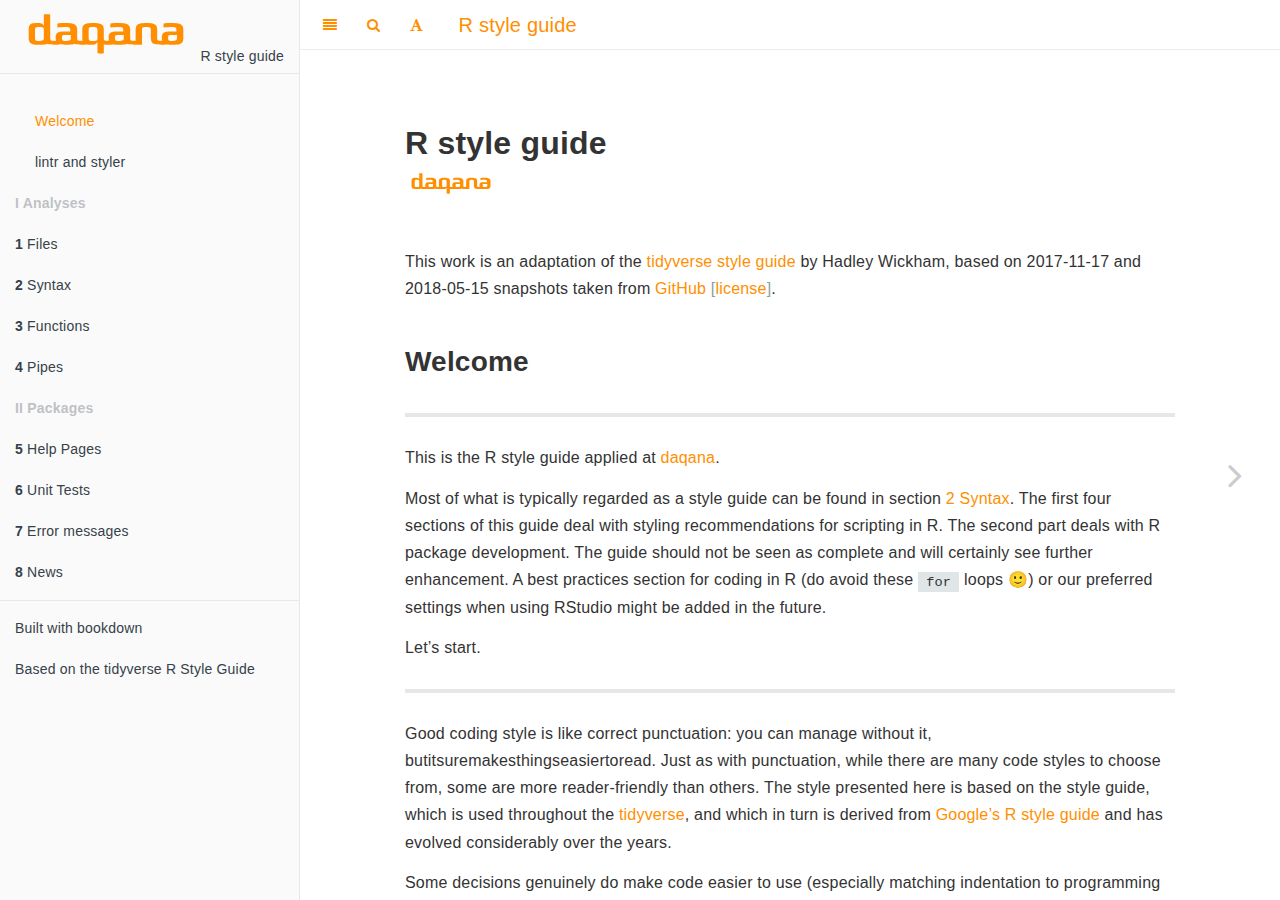
==== commit 7f716cb0: "Deploy to GitHub Pages: 61588710a10dcf045c0df903de1ccb819e94ee6d" ====
--- a/index.html
+++ b/index.html
@@ -49,69 +49,41 @@
 
 
 <style type="text/css">
-a.sourceLine { display: inline-block; line-height: 1.25; }
-a.sourceLine { pointer-events: none; color: inherit; text-decoration: inherit; }
-a.sourceLine:empty { height: 1.2em; position: absolute; }
-.sourceCode { overflow: visible; }
-code.sourceCode { white-space: pre; position: relative; }
-div.sourceCode { margin: 1em 0; }
-pre.sourceCode { margin: 0; }
-@media screen {
-div.sourceCode { overflow: auto; }
-}
-@media print {
-code.sourceCode { white-space: pre-wrap; }
-a.sourceLine { text-indent: -1em; padding-left: 1em; }
-}
-pre.numberSource a.sourceLine
-  { position: relative; }
-pre.numberSource a.sourceLine:empty
-  { position: absolute; }
-pre.numberSource a.sourceLine::before
-  { content: attr(data-line-number);
-    position: absolute; left: -5em; text-align: right; vertical-align: baseline;
-    border: none; pointer-events: all;
-    -webkit-touch-callout: none; -webkit-user-select: none;
-    -khtml-user-select: none; -moz-user-select: none;
-    -ms-user-select: none; user-select: none;
-    padding: 0 4px; width: 4em;
-    color: #aaaaaa;
-  }
-pre.numberSource { margin-left: 3em; border-left: 1px solid #aaaaaa;  padding-left: 4px; }
-div.sourceCode
-  {  }
-@media screen {
-a.sourceLine::before { text-decoration: underline; }
-}
-code span.al { color: #ff0000; font-weight: bold; } /* Alert */
-code span.an { color: #60a0b0; font-weight: bold; font-style: italic; } /* Annotation */
-code span.at { color: #7d9029; } /* Attribute */
-code span.bn { color: #40a070; } /* BaseN */
-code span.bu { } /* BuiltIn */
-code span.cf { color: #007020; font-weight: bold; } /* ControlFlow */
-code span.ch { color: #4070a0; } /* Char */
-code span.cn { color: #880000; } /* Constant */
-code span.co { color: #60a0b0; font-style: italic; } /* Comment */
-code span.cv { color: #60a0b0; font-weight: bold; font-style: italic; } /* CommentVar */
-code span.do { color: #ba2121; font-style: italic; } /* Documentation */
-code span.dt { color: #902000; } /* DataType */
-code span.dv { color: #40a070; } /* DecVal */
-code span.er { color: #ff0000; font-weight: bold; } /* Error */
-code span.ex { } /* Extension */
-code span.fl { color: #40a070; } /* Float */
-code span.fu { color: #06287e; } /* Function */
-code span.im { } /* Import */
-code span.in { color: #60a0b0; font-weight: bold; font-style: italic; } /* Information */
-code span.kw { color: #007020; font-weight: bold; } /* Keyword */
-code span.op { color: #666666; } /* Operator */
-code span.ot { color: #007020; } /* Other */
-code span.pp { color: #bc7a00; } /* Preprocessor */
-code span.sc { color: #4070a0; } /* SpecialChar */
-code span.ss { color: #bb6688; } /* SpecialString */
-code span.st { color: #4070a0; } /* String */
-code span.va { color: #19177c; } /* Variable */
-code span.vs { color: #4070a0; } /* VerbatimString */
-code span.wa { color: #60a0b0; font-weight: bold; font-style: italic; } /* Warning */
+div.sourceCode { overflow-x: auto; }
+table.sourceCode, tr.sourceCode, td.lineNumbers, td.sourceCode {
+  margin: 0; padding: 0; vertical-align: baseline; border: none; }
+table.sourceCode { width: 100%; line-height: 100%; }
+td.lineNumbers { text-align: right; padding-right: 4px; padding-left: 4px; color: #aaaaaa; border-right: 1px solid #aaaaaa; }
+td.sourceCode { padding-left: 5px; }
+code > span.kw { color: #007020; font-weight: bold; } /* Keyword */
+code > span.dt { color: #902000; } /* DataType */
+code > span.dv { color: #40a070; } /* DecVal */
+code > span.bn { color: #40a070; } /* BaseN */
+code > span.fl { color: #40a070; } /* Float */
+code > span.ch { color: #4070a0; } /* Char */
+code > span.st { color: #4070a0; } /* String */
+code > span.co { color: #60a0b0; font-style: italic; } /* Comment */
+code > span.ot { color: #007020; } /* Other */
+code > span.al { color: #ff0000; font-weight: bold; } /* Alert */
+code > span.fu { color: #06287e; } /* Function */
+code > span.er { color: #ff0000; font-weight: bold; } /* Error */
+code > span.wa { color: #60a0b0; font-weight: bold; font-style: italic; } /* Warning */
+code > span.cn { color: #880000; } /* Constant */
+code > span.sc { color: #4070a0; } /* SpecialChar */
+code > span.vs { color: #4070a0; } /* VerbatimString */
+code > span.ss { color: #bb6688; } /* SpecialString */
+code > span.im { } /* Import */
+code > span.va { color: #19177c; } /* Variable */
+code > span.cf { color: #007020; font-weight: bold; } /* ControlFlow */
+code > span.op { color: #666666; } /* Operator */
+code > span.bu { } /* BuiltIn */
+code > span.ex { } /* Extension */
+code > span.pp { color: #bc7a00; } /* Preprocessor */
+code > span.at { color: #7d9029; } /* Attribute */
+code > span.do { color: #ba2121; font-style: italic; } /* Documentation */
+code > span.an { color: #60a0b0; font-weight: bold; font-style: italic; } /* Annotation */
+code > span.cv { color: #60a0b0; font-weight: bold; font-style: italic; } /* CommentVar */
+code > span.in { color: #60a0b0; font-weight: bold; font-style: italic; } /* Information */
 </style>
 
 <link rel="stylesheet" href="settings/style.css" type="text/css" />
@@ -159,7 +131,7 @@
 <li class="chapter" data-level="3.6" data-path="functions.html"><a href="functions.html#design"><i class="fa fa-check"></i><b>3.6</b> Design</a></li>
 </ul></li>
 <li class="chapter" data-level="4" data-path="pipes.html"><a href="pipes.html"><i class="fa fa-check"></i><b>4</b> Pipes</a><ul>
-<li class="chapter" data-level="" data-path="pipes.html"><a href="pipes.html#please-note"><i class="fa fa-check"></i>Please note</a></li>
+<li><a href="pipes.html#please-note"><font color='#8a9fa6'>Please note</font></a></li>
 <li class="chapter" data-level="4.1" data-path="pipes.html"><a href="pipes.html#introduction"><i class="fa fa-check"></i><b>4.1</b> Introduction</a></li>
 <li class="chapter" data-level="4.2" data-path="pipes.html"><a href="pipes.html#spacing-and-indenting"><i class="fa fa-check"></i><b>4.2</b> Spacing and indenting</a></li>
 <li class="chapter" data-level="4.3" data-path="pipes.html"><a href="pipes.html#no-arguments"><i class="fa fa-check"></i><b>4.3</b> No arguments</a></li>
@@ -231,43 +203,38 @@
 </div>
 <div id="section" class="section level1 unnumbered">
 <h1></h1>
-<p>This work is an adaptation of the <a href="http://style.tidyverse.org/">tidyverse style guide</a> by Hadley Wickham, based on 2017-11-17 and 2018-05-15 snapshots taken from <a href="https://github.com/tidyverse/style">GitHub</a> [<a href="https://creativecommons.org/licenses/by/3.0/legalcode?">license</a>].</p>
+<p>This work is an adaptation of the <a href="http://style.tidyverse.org/">tidyverse style guide</a> by Hadley Wickham, based on 2017-11-17 and 2018-05-15 snapshots taken from <a href="https://github.com/tidyverse/style">GitHub</a> <font color='#8a9fa6'>[</font><a href="https://creativecommons.org/licenses/by/3.0/legalcode?">license</a><font color='#8a9fa6'>]</font>.</p>
 <div id="welcome" class="section level2 unnumbered">
 <h2>Welcome</h2>
 <hr />
 <p>This is the R style guide applied at <a href="https://www.daqana.com">daqana</a>.</p>
-<p>Most of what is typically regarded as a style guide can be found in section <a href="Syntax.html#Syntax">2</a> <a href="Syntax.html#Syntax">Syntax</a>.
-The first four sections of this guide deal with styling recommendations for scripting in R. The second part deals with R package development. The guide should not be seen as complete and will certainly see further enhancement. A best practices section for coding in R (do avoid these <code>for</code> loops 🙂) or our preferred settings when using RStudio might be added in the future.</p>
+<p>Most of what is typically regarded as a style guide can be found in section <a href="Syntax.html#Syntax">2</a> <a href="Syntax.html#Syntax">Syntax</a>. The first four sections of this guide deal with styling recommendations for scripting in R. The second part deals with R package development. The guide should not be seen as complete and will certainly see further enhancement. A best practices section for coding in R (do avoid these <code>for</code> loops 🙂) or our preferred settings when using RStudio might be added in the future.</p>
 <p>Let’s start.</p>
 <hr />
-<p>Good coding style is like correct punctuation: you can manage without it, butitsuremakesthingseasiertoread. Just as with punctuation, while there are many code styles to choose from, some are more reader-friendly than others.
-The style presented here is based on the style guide, which is used
-throughout the <a href="http://tidyverse.org">tidyverse</a>, and which in turn is derived
-from <a href="https://google.github.io/styleguide/Rguide.xml">Google’s R style guide</a>
-and has evolved considerably over the years.</p>
+<p>Good coding style is like correct punctuation: you can manage without it, butitsuremakesthingseasiertoread. Just as with punctuation, while there are many code styles to choose from, some are more reader-friendly than others. The style presented here is based on the style guide, which is used throughout the <a href="http://tidyverse.org">tidyverse</a>, and which in turn is derived from <a href="https://google.github.io/styleguide/Rguide.xml">Google’s R style guide</a> and has evolved considerably over the years.</p>
 <p>Some decisions genuinely do make code easier to use (especially matching indentation to programming structure) and we try to explain these choices, but many decisions are arbitrary or a matter of taste. The more important thing about a style guide is that it provides consistency if applied consistently.</p>
 <hr />
 <div style="height:20px;">
 
 </div>
 <div class="good">
-<div class="sourceCode" id="cb1"><pre class="sourceCode r"><code class="sourceCode r"><a class="sourceLine" id="cb1-1" data-line-number="1"><span class="co"># Good</span></a>
-<a class="sourceLine" id="cb1-2" data-line-number="2">Throughout this guide positive examples are shown on a green background.</a></code></pre></div>
+<div class="sourceCode"><pre class="sourceCode r"><code class="sourceCode r"><span class="co"># Good</span>
+Throughout this guide positive examples are shown on a green background.</code></pre></div>
 </div>
 <div class="bad">
-<div class="sourceCode" id="cb2"><pre class="sourceCode r"><code class="sourceCode r"><a class="sourceLine" id="cb2-1" data-line-number="1"><span class="co"># Bad</span></a>
-<a class="sourceLine" id="cb2-2" data-line-number="2">Negative examples are shown on a pink background. </a></code></pre></div>
+<div class="sourceCode"><pre class="sourceCode r"><code class="sourceCode r"><span class="co"># Bad</span>
+Negative examples are shown on a pink background. </code></pre></div>
 </div>
 <p>The colors were chosen from a <a href="http://colorbrewer2.org/#type=diverging&amp;scheme=PiYG&amp;n=3">diverging colorblind friendly scheme</a> (and some transparency has been added).</p>
 <div class="tip">
-<div class="sourceCode" id="cb3"><pre class="sourceCode r"><code class="sourceCode r"><a class="sourceLine" id="cb3-1" data-line-number="1">Tips got a lightgrey background like any inline code. </a></code></pre></div>
+<div class="sourceCode"><pre class="sourceCode r"><code class="sourceCode r">Tips got a lightgrey background like any inline code. </code></pre></div>
 </div>
 <hr />
 </div>
 <div id="lintr-and-styler" class="section level2 unnumbered">
 <h2>lintr and styler</h2>
 <p>Conformance with a good portion of this style guide can be checked in an automated manner thanks to the <a href="https://github.com/jimhester/lintr"><code>lintr</code></a> package (development version 1.0.2.9000 at the time of writing). The availability of specific linters is mentioned in the corresponding sections. A unit test bundling the customized linters is given in the Unit Tests <a href="unit-tests.html#lintr">lintr</a> section of this guide.</p>
-<p>The <a href="https://github.com/r-lib/styler"><code>styler</code></a> package not only checks compliance with a specified style guide but also applies its rules to any discrepancies encountered. The package evolved from a Google Summer of Code project in 2017 and is under active development. It is tidyverse-oriented, i.e. its rules so far ensure compliance with aspects of the tidyverse style guide. Minor aspects are directly customizable, others would require their own rules to be written. We are planning to bundle the existing customized rules into a <code>daqana_style()</code> function and might extend it to widly cover this guides recommendations. The rules already covered (spaces, indention, line breaks and tokens) will be mentioned throughout the text.</p>
+<p>The <a href="https://github.com/r-lib/styler"><code>styler</code></a> package not only checks compliance with a specified style guide but also applies its rules to any discrepancies encountered. The package evolved from a Google Summer of Code project in 2017 and is under active development. It is tidyverse-oriented, i.e. its rules so far ensure compliance with aspects of the tidyverse style guide. Minor aspects are directly customizable, others would require their own rules to be written. We <font color='darkred'>are planning to</font> bundle the existing customized rules into a <code>daqana_style()</code> function and might extend it to widly cover this guides recommendations. The rules already covered (spaces, indention, line breaks and tokens) <font color='darkred'>will be</font> mentioned throughout the text.</p>
 <p>RStudio add-ins exist for both packages with default settings. To customize the linter add-in (on a per project basis) add the <a href="../../daqana_linters.R"><code>daqana_linters.R</code></a> file (detailed in section <a href="unit-tests.html#unit-tests">6</a>) and a <code>.lintr</code> config file to your RStudio project directory. The config file should simply look like the following (mind the newline):</p>
 <div class="tip">
 <pre><code>linters: source(&quot;daqana_linters.R&quot;); daqana_linters 
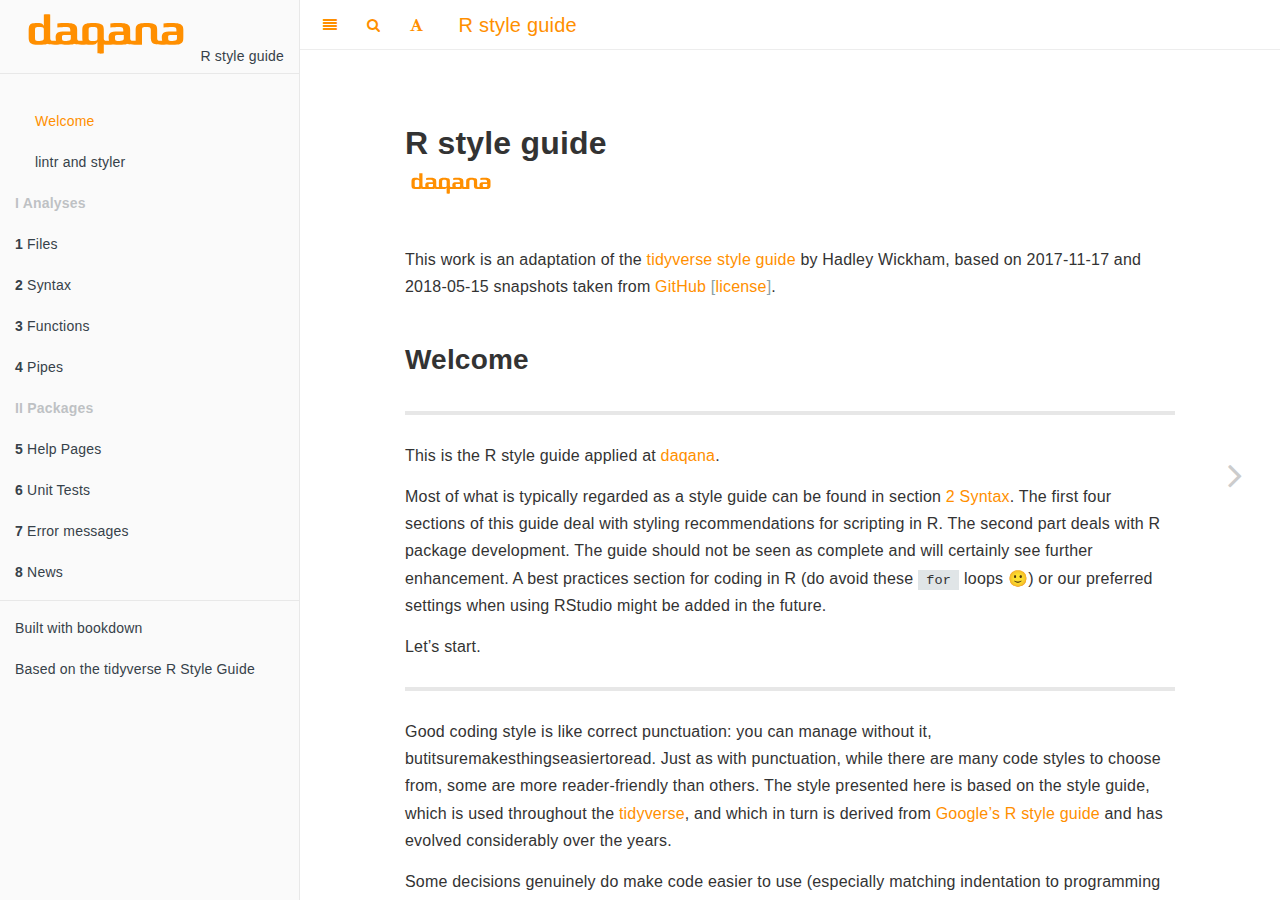
==== commit fb184594: "Deploy to GitHub Pages: 807ed86453985c8dd2ecd8caf867314319808250" ====
--- a/index.html
+++ b/index.html
@@ -7,7 +7,7 @@
   <meta http-equiv="X-UA-Compatible" content="IE=edge">
   <title>R style guide</title>
   <meta name="description" content="R style guide">
-  <meta name="generator" content="bookdown 0.7 and GitBook 2.6.7">
+  <meta name="generator" content="bookdown  and GitBook 2.6.7">
 
   <meta property="og:title" content="R style guide" />
   <meta property="og:type" content="book" />
@@ -35,6 +35,7 @@
 <link rel="next" href="files.html">
 <script src="libs/jquery-2.2.3/jquery.min.js"></script>
 <link href="libs/gitbook-2.6.7/css/style.css" rel="stylesheet" />
+<link href="libs/gitbook-2.6.7/css/plugin-table.css" rel="stylesheet" />
 <link href="libs/gitbook-2.6.7/css/plugin-bookdown.css" rel="stylesheet" />
 <link href="libs/gitbook-2.6.7/css/plugin-highlight.css" rel="stylesheet" />
 <link href="libs/gitbook-2.6.7/css/plugin-search.css" rel="stylesheet" />
@@ -199,7 +200,7 @@
             <section class="normal" id="section-">
 <div id="header">
 <h1 class="title">R style guide</h1>
-<h4 class="author"><em><a href="https://www.daqana.com"><img src='daqana-or-rgb.svg' alt='daqana' width = '12%'></a></em></h4>
+<p class="author"><em><a href="https://www.daqana.com"><img src='daqana-or-rgb.svg' alt='daqana' width = '12%'></a></em></p>
 </div>
 <div id="section" class="section level1 unnumbered">
 <h1></h1>
@@ -235,7 +236,7 @@
 <h2>lintr and styler</h2>
 <p>Conformance with a good portion of this style guide can be checked in an automated manner thanks to the <a href="https://github.com/jimhester/lintr"><code>lintr</code></a> package (development version 1.0.2.9000 at the time of writing). The availability of specific linters is mentioned in the corresponding sections. A unit test bundling the customized linters is given in the Unit Tests <a href="unit-tests.html#lintr">lintr</a> section of this guide.</p>
 <p>The <a href="https://github.com/r-lib/styler"><code>styler</code></a> package not only checks compliance with a specified style guide but also applies its rules to any discrepancies encountered. The package evolved from a Google Summer of Code project in 2017 and is under active development. It is tidyverse-oriented, i.e. its rules so far ensure compliance with aspects of the tidyverse style guide. Minor aspects are directly customizable, others would require their own rules to be written. We <font color='darkred'>are planning to</font> bundle the existing customized rules into a <code>daqana_style()</code> function and might extend it to widly cover this guides recommendations. The rules already covered (spaces, indention, line breaks and tokens) <font color='darkred'>will be</font> mentioned throughout the text.</p>
-<p>RStudio add-ins exist for both packages with default settings. To customize the linter add-in (on a per project basis) add the <a href="../../daqana_linters.R"><code>daqana_linters.R</code></a> file (detailed in section <a href="unit-tests.html#unit-tests">6</a>) and a <code>.lintr</code> config file to your RStudio project directory. The config file should simply look like the following (mind the newline):</p>
+<p>RStudio add-ins exist for both packages with default settings. To customize the linter add-in (on a per project basis) add the <a href="../daqana_linters.R"><code>daqana_linters.R</code></a> file (detailed in section <a href="unit-tests.html#unit-tests">6</a>) and a <code>.lintr</code> config file to your RStudio project directory. The config file should simply look like the following (mind the newline):</p>
 <div class="tip">
 <pre><code>linters: source(&quot;daqana_linters.R&quot;); daqana_linters 
         </code></pre>
@@ -246,7 +247,7 @@
         </code></pre>
 </div>
 <hr />
-<p>last modified: 2018-08-27</p>
+<p>last modified: 2018-12-10</p>
 <hr />
 
 </div>
@@ -283,6 +284,10 @@
 "link": null,
 "text": null
 },
+"history": {
+"link": null,
+"text": null
+},
 "download": null,
 "toc": {
 "collapse": "section"
--- a/libs/gitbook-2.6.7/css/style.css
+++ b/libs/gitbook-2.6.7/css/style.css
@@ -6,5 +6,5 @@
  */.link-inherit,.link-inherit:focus,.link-inherit:hover{color:inherit}.fa,.fa-stack{display:inline-block}/*!
  *  Font Awesome 4.1.0 by @davegandy - http://fontawesome.io - @fontawesome
  *  License - http://fontawesome.io/license (Font: SIL OFL 1.1, CSS: MIT License)
- */@font-face{font-family:FontAwesome;src:url(./fontawesome/fontawesome-webfont.ttf?v=4.1.0) format('truetype');font-weight:400;font-style:normal}.fa{font-family:FontAwesome;font-style:normal;font-weight:400;line-height:1;-moz-osx-font-smoothing:grayscale}.book .book-header,.book .book-summary{font-family:"Helvetica Neue",Helvetica,Arial,sans-serif}.fa-lg{font-size:1.33333333em;line-height:.75em;vertical-align:-15%}.fa-2x{font-size:2em}.fa-3x{font-size:3em}.fa-4x{font-size:4em}.fa-5x{font-size:5em}.fa-fw{width:1.28571429em;text-align:center}.fa-ul{padding-left:0;margin-left:2.14285714em;list-style-type:none}.fa-li{position:absolute;left:-2.14285714em;width:2.14285714em;top:.14285714em;text-align:center}.fa-li.fa-lg{left:-1.85714286em}.fa-border{padding:.2em .25em .15em;border:.08em solid #eee;border-radius:.1em}.pull-right{float:right}.pull-left{float:left}.fa.pull-left{margin-right:.3em}.fa.pull-right{margin-left:.3em}.fa-spin{-webkit-animation:spin 2s infinite linear;-moz-animation:spin 2s infinite linear;-o-animation:spin 2s infinite linear;animation:spin 2s infinite linear}@-moz-keyframes spin{0%{-moz-transform:rotate(0)}100%{-moz-transform:rotate(359deg)}}@-webkit-keyframes spin{0%{-webkit-transform:rotate(0)}100%{-webkit-transform:rotate(359deg)}}@-o-keyframes spin{0%{-o-transform:rotate(0)}100%{-o-transform:rotate(359deg)}}@keyframes spin{0%{-webkit-transform:rotate(0);transform:rotate(0)}100%{-webkit-transform:rotate(359deg);transform:rotate(359deg)}}.fa-rotate-90{filter:progid:DXImageTransform.Microsoft.BasicImage(rotation=1);-webkit-transform:rotate(90deg);-moz-transform:rotate(90deg);-ms-transform:rotate(90deg);-o-transform:rotate(90deg);transform:rotate(90deg)}.fa-rotate-180{filter:progid:DXImageTransform.Microsoft.BasicImage(rotation=2);-webkit-transform:rotate(180deg);-moz-transform:rotate(180deg);-ms-transform:rotate(180deg);-o-transform:rotate(180deg);transform:rotate(180deg)}.fa-rotate-270{filter:progid:DXImageTransform.Microsoft.BasicImage(rotation=3);-webkit-transform:rotate(270deg);-moz-transform:rotate(270deg);-ms-transform:rotate(270deg);-o-transform:rotate(270deg);transform:rotate(270deg)}.fa-flip-horizontal{filter:progid:DXImageTransform.Microsoft.BasicImage(rotation=0, mirror=1);-webkit-transform:scale(-1,1);-moz-transform:scale(-1,1);-ms-transform:scale(-1,1);-o-transform:scale(-1,1);transform:scale(-1,1)}.fa-flip-vertical{filter:progid:DXImageTransform.Microsoft.BasicImage(rotation=2, mirror=1);-webkit-transform:scale(1,-1);-moz-transform:scale(1,-1);-ms-transform:scale(1,-1);-o-transform:scale(1,-1);transform:scale(1,-1)}.fa-stack{position:relative;width:2em;height:2em;line-height:2em;vertical-align:middle}.fa-stack-1x,.fa-stack-2x{position:absolute;left:0;width:100%;text-align:center}.fa-stack-1x{line-height:inherit}.fa-stack-2x{font-size:2em}.fa-inverse{color:#fff}.fa-glass:before{content:"\f000"}.fa-music:before{content:"\f001"}.fa-search:before{content:"\f002"}.fa-envelope-o:before{content:"\f003"}.fa-heart:before{content:"\f004"}.fa-star:before{content:"\f005"}.fa-star-o:before{content:"\f006"}.fa-user:before{content:"\f007"}.fa-film:before{content:"\f008"}.fa-th-large:before{content:"\f009"}.fa-th:before{content:"\f00a"}.fa-th-list:before{content:"\f00b"}.fa-check:before{content:"\f00c"}.fa-times:before{content:"\f00d"}.fa-search-plus:before{content:"\f00e"}.fa-search-minus:before{content:"\f010"}.fa-power-off:before{content:"\f011"}.fa-signal:before{content:"\f012"}.fa-cog:before,.fa-gear:before{content:"\f013"}.fa-trash-o:before{content:"\f014"}.fa-home:before{content:"\f015"}.fa-file-o:before{content:"\f016"}.fa-clock-o:before{content:"\f017"}.fa-road:before{content:"\f018"}.fa-download:before{content:"\f019"}.fa-arrow-circle-o-down:before{content:"\f01a"}.fa-arrow-circle-o-up:before{content:"\f01b"}.fa-inbox:before{content:"\f01c"}.fa-play-circle-o:before{content:"\f01d"}.fa-repeat:before,.fa-rotate-right:before{content:"\f01e"}.fa-refresh:before{content:"\f021"}.fa-list-alt:before{content:"\f022"}.fa-lock:before{content:"\f023"}.fa-flag:before{content:"\f024"}.fa-headphones:before{content:"\f025"}.fa-volume-off:before{content:"\f026"}.fa-volume-down:before{content:"\f027"}.fa-volume-up:before{content:"\f028"}.fa-qrcode:before{content:"\f029"}.fa-barcode:before{content:"\f02a"}.fa-tag:before{content:"\f02b"}.fa-tags:before{content:"\f02c"}.fa-book:before{content:"\f02d"}.fa-bookmark:before{content:"\f02e"}.fa-print:before{content:"\f02f"}.fa-camera:before{content:"\f030"}.fa-font:before{content:"\f031"}.fa-bold:before{content:"\f032"}.fa-italic:before{content:"\f033"}.fa-text-height:before{content:"\f034"}.fa-text-width:before{content:"\f035"}.fa-align-left:before{content:"\f036"}.fa-align-center:before{content:"\f037"}.fa-align-right:before{content:"\f038"}.fa-align-justify:before{content:"\f039"}.fa-list:before{content:"\f03a"}.fa-dedent:before,.fa-outdent:before{content:"\f03b"}.fa-indent:before{content:"\f03c"}.fa-video-camera:before{content:"\f03d"}.fa-image:before,.fa-photo:before,.fa-picture-o:before{content:"\f03e"}.fa-pencil:before{content:"\f040"}.fa-map-marker:before{content:"\f041"}.fa-adjust:before{content:"\f042"}.fa-tint:before{content:"\f043"}.fa-edit:before,.fa-pencil-square-o:before{content:"\f044"}.fa-share-square-o:before{content:"\f045"}.fa-check-square-o:before{content:"\f046"}.fa-arrows:before{content:"\f047"}.fa-step-backward:before{content:"\f048"}.fa-fast-backward:before{content:"\f049"}.fa-backward:before{content:"\f04a"}.fa-play:before{content:"\f04b"}.fa-pause:before{content:"\f04c"}.fa-stop:before{content:"\f04d"}.fa-forward:before{content:"\f04e"}.fa-fast-forward:before{content:"\f050"}.fa-step-forward:before{content:"\f051"}.fa-eject:before{content:"\f052"}.fa-chevron-left:before{content:"\f053"}.fa-chevron-right:before{content:"\f054"}.fa-plus-circle:before{content:"\f055"}.fa-minus-circle:before{content:"\f056"}.fa-times-circle:before{content:"\f057"}.fa-check-circle:before{content:"\f058"}.fa-question-circle:before{content:"\f059"}.fa-info-circle:before{content:"\f05a"}.fa-crosshairs:before{content:"\f05b"}.fa-times-circle-o:before{content:"\f05c"}.fa-check-circle-o:before{content:"\f05d"}.fa-ban:before{content:"\f05e"}.fa-arrow-left:before{content:"\f060"}.fa-arrow-right:before{content:"\f061"}.fa-arrow-up:before{content:"\f062"}.fa-arrow-down:before{content:"\f063"}.fa-mail-forward:before,.fa-share:before{content:"\f064"}.fa-expand:before{content:"\f065"}.fa-compress:before{content:"\f066"}.fa-plus:before{content:"\f067"}.fa-minus:before{content:"\f068"}.fa-asterisk:before{content:"\f069"}.fa-exclamation-circle:before{content:"\f06a"}.fa-gift:before{content:"\f06b"}.fa-leaf:before{content:"\f06c"}.fa-fire:before{content:"\f06d"}.fa-eye:before{content:"\f06e"}.fa-eye-slash:before{content:"\f070"}.fa-exclamation-triangle:before,.fa-warning:before{content:"\f071"}.fa-plane:before{content:"\f072"}.fa-calendar:before{content:"\f073"}.fa-random:before{content:"\f074"}.fa-comment:before{content:"\f075"}.fa-magnet:before{content:"\f076"}.fa-chevron-up:before{content:"\f077"}.fa-chevron-down:before{content:"\f078"}.fa-retweet:before{content:"\f079"}.fa-shopping-cart:before{content:"\f07a"}.fa-folder:before{content:"\f07b"}.fa-folder-open:before{content:"\f07c"}.fa-arrows-v:before{content:"\f07d"}.fa-arrows-h:before{content:"\f07e"}.fa-bar-chart-o:before{content:"\f080"}.fa-twitter-square:before{content:"\f081"}.fa-facebook-square:before{content:"\f082"}.fa-camera-retro:before{content:"\f083"}.fa-key:before{content:"\f084"}.fa-cogs:before,.fa-gears:before{content:"\f085"}.fa-comments:before{content:"\f086"}.fa-thumbs-o-up:before{content:"\f087"}.fa-thumbs-o-down:before{content:"\f088"}.fa-star-half:before{content:"\f089"}.fa-heart-o:before{content:"\f08a"}.fa-sign-out:before{content:"\f08b"}.fa-linkedin-square:before{content:"\f08c"}.fa-thumb-tack:before{content:"\f08d"}.fa-external-link:before{content:"\f08e"}.fa-sign-in:before{content:"\f090"}.fa-trophy:before{content:"\f091"}.fa-github-square:before{content:"\f092"}.fa-upload:before{content:"\f093"}.fa-lemon-o:before{content:"\f094"}.fa-phone:before{content:"\f095"}.fa-square-o:before{content:"\f096"}.fa-bookmark-o:before{content:"\f097"}.fa-phone-square:before{content:"\f098"}.fa-twitter:before{content:"\f099"}.fa-facebook:before{content:"\f09a"}.fa-github:before{content:"\f09b"}.fa-unlock:before{content:"\f09c"}.fa-credit-card:before{content:"\f09d"}.fa-rss:before{content:"\f09e"}.fa-hdd-o:before{content:"\f0a0"}.fa-bullhorn:before{content:"\f0a1"}.fa-bell:before{content:"\f0f3"}.fa-certificate:before{content:"\f0a3"}.fa-hand-o-right:before{content:"\f0a4"}.fa-hand-o-left:before{content:"\f0a5"}.fa-hand-o-up:before{content:"\f0a6"}.fa-hand-o-down:before{content:"\f0a7"}.fa-arrow-circle-left:before{content:"\f0a8"}.fa-arrow-circle-right:before{content:"\f0a9"}.fa-arrow-circle-up:before{content:"\f0aa"}.fa-arrow-circle-down:before{content:"\f0ab"}.fa-globe:before{content:"\f0ac"}.fa-wrench:before{content:"\f0ad"}.fa-tasks:before{content:"\f0ae"}.fa-filter:before{content:"\f0b0"}.fa-briefcase:before{content:"\f0b1"}.fa-arrows-alt:before{content:"\f0b2"}.fa-group:before,.fa-users:before{content:"\f0c0"}.fa-chain:before,.fa-link:before{content:"\f0c1"}.fa-cloud:before{content:"\f0c2"}.fa-flask:before{content:"\f0c3"}.fa-cut:before,.fa-scissors:before{content:"\f0c4"}.fa-copy:before,.fa-files-o:before{content:"\f0c5"}.fa-paperclip:before{content:"\f0c6"}.fa-floppy-o:before,.fa-save:before{content:"\f0c7"}.fa-square:before{content:"\f0c8"}.fa-bars:before,.fa-navicon:before,.fa-reorder:before{content:"\f0c9"}.fa-list-ul:before{content:"\f0ca"}.fa-list-ol:before{content:"\f0cb"}.fa-strikethrough:before{content:"\f0cc"}.fa-underline:before{content:"\f0cd"}.fa-table:before{content:"\f0ce"}.fa-magic:before{content:"\f0d0"}.fa-truck:before{content:"\f0d1"}.fa-pinterest:before{content:"\f0d2"}.fa-pinterest-square:before{content:"\f0d3"}.fa-google-plus-square:before{content:"\f0d4"}.fa-google-plus:before{content:"\f0d5"}.fa-money:before{content:"\f0d6"}.fa-caret-down:before{content:"\f0d7"}.fa-caret-up:before{content:"\f0d8"}.fa-caret-left:before{content:"\f0d9"}.fa-caret-right:before{content:"\f0da"}.fa-columns:before{content:"\f0db"}.fa-sort:before,.fa-unsorted:before{content:"\f0dc"}.fa-sort-desc:before,.fa-sort-down:before{content:"\f0dd"}.fa-sort-asc:before,.fa-sort-up:before{content:"\f0de"}.fa-envelope:before{content:"\f0e0"}.fa-linkedin:before{content:"\f0e1"}.fa-rotate-left:before,.fa-undo:before{content:"\f0e2"}.fa-gavel:before,.fa-legal:before{content:"\f0e3"}.fa-dashboard:before,.fa-tachometer:before{content:"\f0e4"}.fa-comment-o:before{content:"\f0e5"}.fa-comments-o:before{content:"\f0e6"}.fa-bolt:before,.fa-flash:before{content:"\f0e7"}.fa-sitemap:before{content:"\f0e8"}.fa-umbrella:before{content:"\f0e9"}.fa-clipboard:before,.fa-paste:before{content:"\f0ea"}.fa-lightbulb-o:before{content:"\f0eb"}.fa-exchange:before{content:"\f0ec"}.fa-cloud-download:before{content:"\f0ed"}.fa-cloud-upload:before{content:"\f0ee"}.fa-user-md:before{content:"\f0f0"}.fa-stethoscope:before{content:"\f0f1"}.fa-suitcase:before{content:"\f0f2"}.fa-bell-o:before{content:"\f0a2"}.fa-coffee:before{content:"\f0f4"}.fa-cutlery:before{content:"\f0f5"}.fa-file-text-o:before{content:"\f0f6"}.fa-building-o:before{content:"\f0f7"}.fa-hospital-o:before{content:"\f0f8"}.fa-ambulance:before{content:"\f0f9"}.fa-medkit:before{content:"\f0fa"}.fa-fighter-jet:before{content:"\f0fb"}.fa-beer:before{content:"\f0fc"}.fa-h-square:before{content:"\f0fd"}.fa-plus-square:before{content:"\f0fe"}.fa-angle-double-left:before{content:"\f100"}.fa-angle-double-right:before{content:"\f101"}.fa-angle-double-up:before{content:"\f102"}.fa-angle-double-down:before{content:"\f103"}.fa-angle-left:before{content:"\f104"}.fa-angle-right:before{content:"\f105"}.fa-angle-up:before{content:"\f106"}.fa-angle-down:before{content:"\f107"}.fa-desktop:before{content:"\f108"}.fa-laptop:before{content:"\f109"}.fa-tablet:before{content:"\f10a"}.fa-mobile-phone:before,.fa-mobile:before{content:"\f10b"}.fa-circle-o:before{content:"\f10c"}.fa-quote-left:before{content:"\f10d"}.fa-quote-right:before{content:"\f10e"}.fa-spinner:before{content:"\f110"}.fa-circle:before{content:"\f111"}.fa-mail-reply:before,.fa-reply:before{content:"\f112"}.fa-github-alt:before{content:"\f113"}.fa-folder-o:before{content:"\f114"}.fa-folder-open-o:before{content:"\f115"}.fa-smile-o:before{content:"\f118"}.fa-frown-o:before{content:"\f119"}.fa-meh-o:before{content:"\f11a"}.fa-gamepad:before{content:"\f11b"}.fa-keyboard-o:before{content:"\f11c"}.fa-flag-o:before{content:"\f11d"}.fa-flag-checkered:before{content:"\f11e"}.fa-terminal:before{content:"\f120"}.fa-code:before{content:"\f121"}.fa-mail-reply-all:before,.fa-reply-all:before{content:"\f122"}.fa-star-half-empty:before,.fa-star-half-full:before,.fa-star-half-o:before{content:"\f123"}.fa-location-arrow:before{content:"\f124"}.fa-crop:before{content:"\f125"}.fa-code-fork:before{content:"\f126"}.fa-chain-broken:before,.fa-unlink:before{content:"\f127"}.fa-question:before{content:"\f128"}.fa-info:before{content:"\f129"}.fa-exclamation:before{content:"\f12a"}.fa-superscript:before{content:"\f12b"}.fa-subscript:before{content:"\f12c"}.fa-eraser:before{content:"\f12d"}.fa-puzzle-piece:before{content:"\f12e"}.fa-microphone:before{content:"\f130"}.fa-microphone-slash:before{content:"\f131"}.fa-shield:before{content:"\f132"}.fa-calendar-o:before{content:"\f133"}.fa-fire-extinguisher:before{content:"\f134"}.fa-rocket:before{content:"\f135"}.fa-maxcdn:before{content:"\f136"}.fa-chevron-circle-left:before{content:"\f137"}.fa-chevron-circle-right:before{content:"\f138"}.fa-chevron-circle-up:before{content:"\f139"}.fa-chevron-circle-down:before{content:"\f13a"}.fa-html5:before{content:"\f13b"}.fa-css3:before{content:"\f13c"}.fa-anchor:before{content:"\f13d"}.fa-unlock-alt:before{content:"\f13e"}.fa-bullseye:before{content:"\f140"}.fa-ellipsis-h:before{content:"\f141"}.fa-ellipsis-v:before{content:"\f142"}.fa-rss-square:before{content:"\f143"}.fa-play-circle:before{content:"\f144"}.fa-ticket:before{content:"\f145"}.fa-minus-square:before{content:"\f146"}.fa-minus-square-o:before{content:"\f147"}.fa-level-up:before{content:"\f148"}.fa-level-down:before{content:"\f149"}.fa-check-square:before{content:"\f14a"}.fa-pencil-square:before{content:"\f14b"}.fa-external-link-square:before{content:"\f14c"}.fa-share-square:before{content:"\f14d"}.fa-compass:before{content:"\f14e"}.fa-caret-square-o-down:before,.fa-toggle-down:before{content:"\f150"}.fa-caret-square-o-up:before,.fa-toggle-up:before{content:"\f151"}.fa-caret-square-o-right:before,.fa-toggle-right:before{content:"\f152"}.fa-eur:before,.fa-euro:before{content:"\f153"}.fa-gbp:before{content:"\f154"}.fa-dollar:before,.fa-usd:before{content:"\f155"}.fa-inr:before,.fa-rupee:before{content:"\f156"}.fa-cny:before,.fa-jpy:before,.fa-rmb:before,.fa-yen:before{content:"\f157"}.fa-rouble:before,.fa-rub:before,.fa-ruble:before{content:"\f158"}.fa-krw:before,.fa-won:before{content:"\f159"}.fa-bitcoin:before,.fa-btc:before{content:"\f15a"}.fa-file:before{content:"\f15b"}.fa-file-text:before{content:"\f15c"}.fa-sort-alpha-asc:before{content:"\f15d"}.fa-sort-alpha-desc:before{content:"\f15e"}.fa-sort-amount-asc:before{content:"\f160"}.fa-sort-amount-desc:before{content:"\f161"}.fa-sort-numeric-asc:before{content:"\f162"}.fa-sort-numeric-desc:before{content:"\f163"}.fa-thumbs-up:before{content:"\f164"}.fa-thumbs-down:before{content:"\f165"}.fa-youtube-square:before{content:"\f166"}.fa-youtube:before{content:"\f167"}.fa-xing:before{content:"\f168"}.fa-xing-square:before{content:"\f169"}.fa-youtube-play:before{content:"\f16a"}.fa-dropbox:before{content:"\f16b"}.fa-stack-overflow:before{content:"\f16c"}.fa-instagram:before{content:"\f16d"}.fa-flickr:before{content:"\f16e"}.fa-adn:before{content:"\f170"}.fa-bitbucket:before{content:"\f171"}.fa-bitbucket-square:before{content:"\f172"}.fa-tumblr:before{content:"\f173"}.fa-tumblr-square:before{content:"\f174"}.fa-long-arrow-down:before{content:"\f175"}.fa-long-arrow-up:before{content:"\f176"}.fa-long-arrow-left:before{content:"\f177"}.fa-long-arrow-right:before{content:"\f178"}.fa-apple:before{content:"\f179"}.fa-windows:before{content:"\f17a"}.fa-android:before{content:"\f17b"}.fa-linux:before{content:"\f17c"}.fa-dribbble:before{content:"\f17d"}.fa-skype:before{content:"\f17e"}.fa-foursquare:before{content:"\f180"}.fa-trello:before{content:"\f181"}.fa-female:before{content:"\f182"}.fa-male:before{content:"\f183"}.fa-gittip:before{content:"\f184"}.fa-sun-o:before{content:"\f185"}.fa-moon-o:before{content:"\f186"}.fa-archive:before{content:"\f187"}.fa-bug:before{content:"\f188"}.fa-vk:before{content:"\f189"}.fa-weibo:before{content:"\f18a"}.fa-renren:before{content:"\f18b"}.fa-pagelines:before{content:"\f18c"}.fa-stack-exchange:before{content:"\f18d"}.fa-arrow-circle-o-right:before{content:"\f18e"}.fa-arrow-circle-o-left:before{content:"\f190"}.fa-caret-square-o-left:before,.fa-toggle-left:before{content:"\f191"}.fa-dot-circle-o:before{content:"\f192"}.fa-wheelchair:before{content:"\f193"}.fa-vimeo-square:before{content:"\f194"}.fa-try:before,.fa-turkish-lira:before{content:"\f195"}.fa-plus-square-o:before{content:"\f196"}.fa-space-shuttle:before{content:"\f197"}.fa-slack:before{content:"\f198"}.fa-envelope-square:before{content:"\f199"}.fa-wordpress:before{content:"\f19a"}.fa-openid:before{content:"\f19b"}.fa-bank:before,.fa-institution:before,.fa-university:before{content:"\f19c"}.fa-graduation-cap:before,.fa-mortar-board:before{content:"\f19d"}.fa-yahoo:before{content:"\f19e"}.fa-google:before{content:"\f1a0"}.fa-reddit:before{content:"\f1a1"}.fa-reddit-square:before{content:"\f1a2"}.fa-stumbleupon-circle:before{content:"\f1a3"}.fa-stumbleupon:before{content:"\f1a4"}.fa-delicious:before{content:"\f1a5"}.fa-digg:before{content:"\f1a6"}.fa-pied-piper-square:before,.fa-pied-piper:before{content:"\f1a7"}.fa-pied-piper-alt:before{content:"\f1a8"}.fa-drupal:before{content:"\f1a9"}.fa-joomla:before{content:"\f1aa"}.fa-language:before{content:"\f1ab"}.fa-fax:before{content:"\f1ac"}.fa-building:before{content:"\f1ad"}.fa-child:before{content:"\f1ae"}.fa-paw:before{content:"\f1b0"}.fa-spoon:before{content:"\f1b1"}.fa-cube:before{content:"\f1b2"}.fa-cubes:before{content:"\f1b3"}.fa-behance:before{content:"\f1b4"}.fa-behance-square:before{content:"\f1b5"}.fa-steam:before{content:"\f1b6"}.fa-steam-square:before{content:"\f1b7"}.fa-recycle:before{content:"\f1b8"}.fa-automobile:before,.fa-car:before{content:"\f1b9"}.fa-cab:before,.fa-taxi:before{content:"\f1ba"}.fa-tree:before{content:"\f1bb"}.fa-spotify:before{content:"\f1bc"}.fa-deviantart:before{content:"\f1bd"}.fa-soundcloud:before{content:"\f1be"}.fa-database:before{content:"\f1c0"}.fa-file-pdf-o:before{content:"\f1c1"}.fa-file-word-o:before{content:"\f1c2"}.fa-file-excel-o:before{content:"\f1c3"}.fa-file-powerpoint-o:before{content:"\f1c4"}.fa-file-image-o:before,.fa-file-photo-o:before,.fa-file-picture-o:before{content:"\f1c5"}.fa-file-archive-o:before,.fa-file-zip-o:before{content:"\f1c6"}.fa-file-audio-o:before,.fa-file-sound-o:before{content:"\f1c7"}.fa-file-movie-o:before,.fa-file-video-o:before{content:"\f1c8"}.fa-file-code-o:before{content:"\f1c9"}.fa-vine:before{content:"\f1ca"}.fa-codepen:before{content:"\f1cb"}.fa-jsfiddle:before{content:"\f1cc"}.fa-life-bouy:before,.fa-life-ring:before,.fa-life-saver:before,.fa-support:before{content:"\f1cd"}.fa-circle-o-notch:before{content:"\f1ce"}.fa-ra:before,.fa-rebel:before{content:"\f1d0"}.fa-empire:before,.fa-ge:before{content:"\f1d1"}.fa-git-square:before{content:"\f1d2"}.fa-git:before{content:"\f1d3"}.fa-hacker-news:before{content:"\f1d4"}.fa-tencent-weibo:before{content:"\f1d5"}.fa-qq:before{content:"\f1d6"}.fa-wechat:before,.fa-weixin:before{content:"\f1d7"}.fa-paper-plane:before,.fa-send:before{content:"\f1d8"}.fa-paper-plane-o:before,.fa-send-o:before{content:"\f1d9"}.fa-history:before{content:"\f1da"}.fa-circle-thin:before{content:"\f1db"}.fa-header:before{content:"\f1dc"}.fa-paragraph:before{content:"\f1dd"}.fa-sliders:before{content:"\f1de"}.fa-share-alt:before{content:"\f1e0"}.fa-share-alt-square:before{content:"\f1e1"}.fa-bomb:before{content:"\f1e2"}.book-langs-index{width:100%;height:100%;padding:40px 0;margin:0;overflow:auto}@media (max-width:600px){.book-langs-index{padding:0}}.book-langs-index .inner{max-width:600px;width:100%;margin:0 auto;padding:30px;background:#fff;border-radius:3px}.book-langs-index .inner h3{margin:0}.book-langs-index .inner .languages{list-style:none;padding:20px 30px;margin-top:20px;border-top:1px solid #eee}.book-langs-index .inner .languages:after,.book-langs-index .inner .languages:before{content:" ";display:table;line-height:0}.book-langs-index .inner .languages li{width:50%;float:left;padding:10px 5px;font-size:16px}@media (max-width:600px){.book-langs-index .inner .languages li{width:100%;max-width:100%}}.book .book-header{overflow:visible;height:50px;padding:0 8px;z-index:2;font-size:.85em;color:#7e888b;background:0 0}.book .book-header .btn{display:block;height:50px;padding:0 15px;border-bottom:none;color:#ccc;text-transform:uppercase;line-height:50px;-webkit-box-shadow:none!important;box-shadow:none!important;position:relative;font-size:14px}.book .book-header .btn:hover{position:relative;text-decoration:none;color:#444;background:0 0}.book .book-header h1{margin:0;font-size:20px;font-weight:200;text-align:center;line-height:50px;opacity:0;padding-left:200px;padding-right:200px;-webkit-transition:opacity .2s ease;-moz-transition:opacity .2s ease;-o-transition:opacity .2s ease;transition:opacity .2s ease;overflow:hidden;text-overflow:ellipsis;white-space:nowrap}.book .book-header h1 a,.book .book-header h1 a:hover{color:inherit;text-decoration:none}@media (max-width:1000px){.book .book-header h1{display:none}}.book .book-header h1 i{display:none}.book .book-header:hover h1{opacity:1}.book.is-loading .book-header h1 i{display:inline-block}.book.is-loading .book-header h1 a{display:none}.dropdown{position:relative}.dropdown-menu{position:absolute;top:100%;left:0;z-index:100;display:none;float:left;min-width:160px;padding:0;margin:2px 0 0;list-style:none;font-size:14px;background-color:#fafafa;border:1px solid rgba(0,0,0,.07);border-radius:1px;-webkit-box-shadow:0 6px 12px rgba(0,0,0,.175);box-shadow:0 6px 12px rgba(0,0,0,.175);background-clip:padding-box}.dropdown-menu.open{display:block}.dropdown-menu.dropdown-left{left:auto;right:4%}.dropdown-menu.dropdown-left .dropdown-caret{right:14px;left:auto}.dropdown-menu .dropdown-caret{position:absolute;top:-8px;left:14px;width:18px;height:10px;float:left;overflow:hidden}.dropdown-menu .dropdown-caret .caret-inner,.dropdown-menu .dropdown-caret .caret-outer{display:inline-block;top:0;border-left:9px solid transparent;border-right:9px solid transparent;position:absolute}.dropdown-menu .dropdown-caret .caret-outer{border-bottom:9px solid rgba(0,0,0,.1);height:auto;left:0;width:auto;margin-left:-1px}.dropdown-menu .dropdown-caret .caret-inner{margin-top:-1px;top:1px;border-bottom:9px solid #fafafa}.dropdown-menu .buttons{border-bottom:1px solid rgba(0,0,0,.07)}.dropdown-menu .buttons:after,.dropdown-menu .buttons:before{content:" ";display:table;line-height:0}.dropdown-menu .buttons:last-child{border-bottom:none}.dropdown-menu .buttons .button{border:0;background-color:transparent;color:#a6a6a6;width:100%;text-align:center;float:left;line-height:1.42857143;padding:8px 4px}.alert,.dropdown-menu .buttons .button:hover{color:#444}.dropdown-menu .buttons .button:focus,.dropdown-menu .buttons .button:hover{outline:0}.dropdown-menu .buttons .button.size-2{width:50%}.dropdown-menu .buttons .button.size-3{width:33%}.alert{padding:15px;margin-bottom:20px;background:#eee;border-bottom:5px solid #ddd}.alert-success{background:#dff0d8;border-color:#d6e9c6;color:#3c763d}.alert-info{background:#d9edf7;border-color:#bce8f1;color:#31708f}.alert-danger{background:#f2dede;border-color:#ebccd1;color:#a94442}.alert-warning{background:#fcf8e3;border-color:#faebcc;color:#8a6d3b}.book .book-summary{position:absolute;top:0;left:-300px;bottom:0;z-index:1;width:300px;color:#364149;background:#fafafa;border-right:1px solid rgba(0,0,0,.07);-webkit-transition:left 250ms ease;-moz-transition:left 250ms ease;-o-transition:left 250ms ease;transition:left 250ms ease}.book .book-summary ul.summary{position:absolute;top:0;left:0;right:0;bottom:0;overflow-y:auto;list-style:none;margin:0;padding:0;-webkit-transition:top .5s ease;-moz-transition:top .5s ease;-o-transition:top .5s ease;transition:top .5s ease}.book .book-summary ul.summary li{list-style:none}.book .book-summary ul.summary li.divider{height:1px;margin:7px 0;overflow:hidden;background:rgba(0,0,0,.07)}.book .book-summary ul.summary li i.fa-check{display:none;position:absolute;right:9px;top:16px;font-size:9px;color:#3c3}.book .book-summary ul.summary li.done>a{color:#364149;font-weight:400}.book .book-summary ul.summary li.done>a i{display:inline}.book .book-summary ul.summary li a,.book .book-summary ul.summary li span{display:block;padding:10px 15px;border-bottom:none;color:#364149;background:0 0;text-overflow:ellipsis;overflow:hidden;white-space:nowrap;position:relative}.book .book-summary ul.summary li span{cursor:not-allowed;opacity:.3;filter:alpha(opacity=30)}.book .book-summary ul.summary li a:hover,.book .book-summary ul.summary li.active>a{color:#008cff;background:0 0;text-decoration:none}.book .book-summary ul.summary li ul{padding-left:20px}@media (max-width:600px){.book .book-summary{width:calc(100% - 60px);bottom:0;left:-100%}}.book.with-summary .book-summary{left:0}.book.without-animation .book-summary{-webkit-transition:none!important;-moz-transition:none!important;-o-transition:none!important;transition:none!important}.book{position:relative;width:100%;height:100%}.book .book-body,.book .book-body .body-inner{position:absolute;top:0;left:0;overflow-y:auto;bottom:0;right:0}.book .book-body{color:#000;background:#fff;-webkit-transition:left 250ms ease;-moz-transition:left 250ms ease;-o-transition:left 250ms ease;transition:left 250ms ease}.book .book-body .page-wrapper{position:relative;outline:0}.book .book-body .page-wrapper .page-inner{max-width:800px;margin:0 auto;padding:20px 0 40px}.book .book-body .page-wrapper .page-inner section{margin:0;padding:5px 15px;background:#fff;border-radius:2px;line-height:1.7;font-size:1.6rem}.book .book-body .page-wrapper .page-inner .btn-group .btn{border-radius:0;background:#eee;border:0}@media (max-width:1240px){.book .book-body{-webkit-transition:-webkit-transform 250ms ease;-moz-transition:-moz-transform 250ms ease;-o-transition:-o-transform 250ms ease;transition:transform 250ms ease;padding-bottom:20px}.book .book-body .body-inner{position:static;min-height:calc(100% - 50px)}}@media (min-width:600px){.book.with-summary .book-body{left:300px}}@media (max-width:600px){.book.with-summary{overflow:hidden}.book.with-summary .book-body{-webkit-transform:translate(calc(100% - 60px),0);-moz-transform:translate(calc(100% - 60px),0);-ms-transform:translate(calc(100% - 60px),0);-o-transform:translate(calc(100% - 60px),0);transform:translate(calc(100% - 60px),0)}}.book.without-animation .book-body{-webkit-transition:none!important;-moz-transition:none!important;-o-transition:none!important;transition:none!important}.buttons:after,.buttons:before{content:" ";display:table;line-height:0}.button{border:0;background:#eee;color:#666;width:100%;text-align:center;float:left;line-height:1.42857143;padding:8px 4px}.button:hover{color:#444}.button:focus,.button:hover{outline:0}.button.size-2{width:50%}.button.size-3{width:33%}.book .book-body .page-wrapper .page-inner section{display:none}.book .book-body .page-wrapper .page-inner section.normal{display:block;word-wrap:break-word;overflow:hidden;color:#333;line-height:1.7;text-size-adjust:100%;-ms-text-size-adjust:100%;-webkit-text-size-adjust:100%;-moz-text-size-adjust:100%}.book .book-body .page-wrapper .page-inner section.normal *{box-sizing:border-box;-webkit-box-sizing:border-box;font-size:inherit}.book .book-body .page-wrapper .page-inner section.normal>:first-child{margin-top:0!important}.book .book-body .page-wrapper .page-inner section.normal>:last-child{margin-bottom:0!important}.book .book-body .page-wrapper .page-inner section.normal blockquote,.book .book-body .page-wrapper .page-inner section.normal code,.book .book-body .page-wrapper .page-inner section.normal figure,.book .book-body .page-wrapper .page-inner section.normal img,.book .book-body .page-wrapper .page-inner section.normal pre,.book .book-body .page-wrapper .page-inner section.normal table,.book .book-body .page-wrapper .page-inner section.normal tr{page-break-inside:avoid}.book .book-body .page-wrapper .page-inner section.normal h2,.book .book-body .page-wrapper .page-inner section.normal h3,.book .book-body .page-wrapper .page-inner section.normal h4,.book .book-body .page-wrapper .page-inner section.normal h5,.book .book-body .page-wrapper .page-inner section.normal p{orphans:3;widows:3}.book .book-body .page-wrapper .page-inner section.normal h1,.book .book-body .page-wrapper .page-inner section.normal h2,.book .book-body .page-wrapper .page-inner section.normal h3,.book .book-body .page-wrapper .page-inner section.normal h4,.book .book-body .page-wrapper .page-inner section.normal h5{page-break-after:avoid}.book .book-body .page-wrapper .page-inner section.normal b,.book .book-body .page-wrapper .page-inner section.normal strong{font-weight:700}.book .book-body .page-wrapper .page-inner section.normal em{font-style:italic}.book .book-body .page-wrapper .page-inner section.normal blockquote,.book .book-body .page-wrapper .page-inner section.normal dl,.book .book-body .page-wrapper .page-inner section.normal ol,.book .book-body .page-wrapper .page-inner section.normal p,.book .book-body .page-wrapper .page-inner section.normal table,.book .book-body .page-wrapper .page-inner section.normal ul{margin-top:0;margin-bottom:.85em}.book .book-body .page-wrapper .page-inner section.normal a{color:#4183c4;text-decoration:none;background:0 0}.book .book-body .page-wrapper .page-inner section.normal a:active,.book .book-body .page-wrapper .page-inner section.normal a:focus,.book .book-body .page-wrapper .page-inner section.normal a:hover{outline:0;text-decoration:underline}.book .book-body .page-wrapper .page-inner section.normal img{border:0;max-width:100%}.book .book-body .page-wrapper .page-inner section.normal hr{height:4px;padding:0;margin:1.7em 0;overflow:hidden;background-color:#e7e7e7;border:none}.book .book-body .page-wrapper .page-inner section.normal hr:after,.book .book-body .page-wrapper .page-inner section.normal hr:before{display:table;content:" "}.book .book-body .page-wrapper .page-inner section.normal h1,.book .book-body .page-wrapper .page-inner section.normal h2,.book .book-body .page-wrapper .page-inner section.normal h3,.book .book-body .page-wrapper .page-inner section.normal h4,.book .book-body .page-wrapper .page-inner section.normal h5,.book .book-body .page-wrapper .page-inner section.normal h6{margin-top:1.275em;margin-bottom:.85em;}.book .book-body .page-wrapper .page-inner section.normal h1{font-size:2em}.book .book-body .page-wrapper .page-inner section.normal h2{font-size:1.75em}.book .book-body .page-wrapper .page-inner section.normal h3{font-size:1.5em}.book .book-body .page-wrapper .page-inner section.normal h4{font-size:1.25em}.book .book-body .page-wrapper .page-inner section.normal h5{font-size:1em}.book .book-body .page-wrapper .page-inner section.normal h6{font-size:1em;color:#777}.book .book-body .page-wrapper .page-inner section.normal code,.book .book-body .page-wrapper .page-inner section.normal pre{font-family:Consolas,"Liberation Mono",Menlo,Courier,monospace;direction:ltr;border:none;color:inherit}.book .book-body .page-wrapper .page-inner section.normal pre{overflow:auto;word-wrap:normal;margin:0 0 1.275em;padding:.85em 1em;background:#f7f7f7}.book .book-body .page-wrapper .page-inner section.normal pre>code{display:inline;max-width:initial;padding:0;margin:0;overflow:initial;line-height:inherit;font-size:.85em;white-space:pre;background:0 0}.book .book-body .page-wrapper .page-inner section.normal pre>code:after,.book .book-body .page-wrapper .page-inner section.normal pre>code:before{content:normal}.book .book-body .page-wrapper .page-inner section.normal code{padding:.2em;margin:0;font-size:.85em;background-color:#f7f7f7}.book .book-body .page-wrapper .page-inner section.normal code:after,.book .book-body .page-wrapper .page-inner section.normal code:before{letter-spacing:-.2em;content:"\00a0"}.book .book-body .page-wrapper .page-inner section.normal table{display:table;width:100%;border-collapse:collapse;border-spacing:0;overflow:auto}.book .book-body .page-wrapper .page-inner section.normal table td,.book .book-body .page-wrapper .page-inner section.normal table th{padding:6px 13px;border:1px solid #ddd}.book .book-body .page-wrapper .page-inner section.normal table tr{background-color:#fff;border-top:1px solid #ccc}.book .book-body .page-wrapper .page-inner section.normal table tr:nth-child(2n){background-color:#f8f8f8}.book .book-body .page-wrapper .page-inner section.normal table th{font-weight:700}.book .book-body .page-wrapper .page-inner section.normal ol,.book .book-body .page-wrapper .page-inner section.normal ul{padding:0 0 0 2em;margin:0 0 .85em}.book .book-body .page-wrapper .page-inner section.normal ol ol,.book .book-body .page-wrapper .page-inner section.normal ol ul,.book .book-body .page-wrapper .page-inner section.normal ul ol,.book .book-body .page-wrapper .page-inner section.normal ul ul{margin-top:0;margin-bottom:0}.book .book-body .page-wrapper .page-inner section.normal ol ol{list-style-type:lower-roman}.book .book-body .page-wrapper .page-inner section.normal blockquote{margin:0 0 .85em;padding:0 15px;color:#858585;border-left:4px solid #e5e5e5}.book .book-body .page-wrapper .page-inner section.normal blockquote:first-child{margin-top:0}.book .book-body .page-wrapper .page-inner section.normal blockquote:last-child{margin-bottom:0}.book .book-body .page-wrapper .page-inner section.normal dl{padding:0}.book .book-body .page-wrapper .page-inner section.normal dl dt{padding:0;margin-top:.85em;font-style:italic;font-weight:700}.book .book-body .page-wrapper .page-inner section.normal dl dd{padding:0 .85em;margin-bottom:.85em}.book .book-body .page-wrapper .page-inner section.normal dd{margin-left:0}.book .book-body .page-wrapper .page-inner section.normal .glossary-term{cursor:help;text-decoration:underline}.book .book-body .navigation{position:absolute;top:50px;bottom:0;margin:0;max-width:150px;min-width:90px;display:flex;justify-content:center;align-content:center;flex-direction:column;font-size:40px;color:#ccc;text-align:center;-webkit-transition:all 350ms ease;-moz-transition:all 350ms ease;-o-transition:all 350ms ease;transition:all 350ms ease}.book .book-body .navigation:hover{text-decoration:none;color:#444}.book .book-body .navigation.navigation-next{right:0}.book .book-body .navigation.navigation-prev{left:0}@media (max-width:1240px){.book .book-body .navigation{position:static;top:auto;max-width:50%;width:50%;display:inline-block;float:left}.book .book-body .navigation.navigation-unique{max-width:100%;width:100%}}.book .book-body .page-wrapper .page-inner section.glossary{margin-bottom:40px}.book .book-body .page-wrapper .page-inner section.glossary h2 a,.book .book-body .page-wrapper .page-inner section.glossary h2 a:hover{color:inherit;text-decoration:none}.book .book-body .page-wrapper .page-inner section.glossary .glossary-index{list-style:none;margin:0;padding:0}.book .book-body .page-wrapper .page-inner section.glossary .glossary-index li{display:inline;margin:0 8px;white-space:nowrap}*{-webkit-box-sizing:border-box;-moz-box-sizing:border-box;box-sizing:border-box;-webkit-overflow-scrolling:touch;-webkit-tap-highlight-color:transparent;-webkit-text-size-adjust:none;-webkit-touch-callout:none}a{text-decoration:none}body,html{height:100%}html{font-size:62.5%}body{text-rendering:optimizeLegibility;font-smoothing:antialiased;font-family:"Helvetica Neue",Helvetica,Arial,sans-serif;font-size:14px;letter-spacing:.2px;text-size-adjust:100%}
+ */@font-face{font-family:FontAwesome;src:url(./fontawesome/fontawesome-webfont.ttf?v=4.1.0) format('truetype');font-weight:400;font-style:normal}.fa{font-family:FontAwesome;font-style:normal;font-weight:400;line-height:1;-moz-osx-font-smoothing:grayscale}.book .book-header,.book .book-summary{font-family:"Helvetica Neue",Helvetica,Arial,sans-serif}.fa-lg{font-size:1.33333333em;line-height:.75em;vertical-align:-15%}.fa-2x{font-size:2em}.fa-3x{font-size:3em}.fa-4x{font-size:4em}.fa-5x{font-size:5em}.fa-fw{width:1.28571429em;text-align:center}.fa-ul{padding-left:0;margin-left:2.14285714em;list-style-type:none}.fa-li{position:absolute;left:-2.14285714em;width:2.14285714em;top:.14285714em;text-align:center}.fa-li.fa-lg{left:-1.85714286em}.fa-border{padding:.2em .25em .15em;border:.08em solid #eee;border-radius:.1em}.pull-right{float:right}.pull-left{float:left}.fa.pull-left{margin-right:.3em}.fa.pull-right{margin-left:.3em}.fa-spin{-webkit-animation:spin 2s infinite linear;-moz-animation:spin 2s infinite linear;-o-animation:spin 2s infinite linear;animation:spin 2s infinite linear}@-moz-keyframes spin{0%{-moz-transform:rotate(0)}100%{-moz-transform:rotate(359deg)}}@-webkit-keyframes spin{0%{-webkit-transform:rotate(0)}100%{-webkit-transform:rotate(359deg)}}@-o-keyframes spin{0%{-o-transform:rotate(0)}100%{-o-transform:rotate(359deg)}}@keyframes spin{0%{-webkit-transform:rotate(0);transform:rotate(0)}100%{-webkit-transform:rotate(359deg);transform:rotate(359deg)}}.fa-rotate-90{filter:progid:DXImageTransform.Microsoft.BasicImage(rotation=1);-webkit-transform:rotate(90deg);-moz-transform:rotate(90deg);-ms-transform:rotate(90deg);-o-transform:rotate(90deg);transform:rotate(90deg)}.fa-rotate-180{filter:progid:DXImageTransform.Microsoft.BasicImage(rotation=2);-webkit-transform:rotate(180deg);-moz-transform:rotate(180deg);-ms-transform:rotate(180deg);-o-transform:rotate(180deg);transform:rotate(180deg)}.fa-rotate-270{filter:progid:DXImageTransform.Microsoft.BasicImage(rotation=3);-webkit-transform:rotate(270deg);-moz-transform:rotate(270deg);-ms-transform:rotate(270deg);-o-transform:rotate(270deg);transform:rotate(270deg)}.fa-flip-horizontal{filter:progid:DXImageTransform.Microsoft.BasicImage(rotation=0, mirror=1);-webkit-transform:scale(-1,1);-moz-transform:scale(-1,1);-ms-transform:scale(-1,1);-o-transform:scale(-1,1);transform:scale(-1,1)}.fa-flip-vertical{filter:progid:DXImageTransform.Microsoft.BasicImage(rotation=2, mirror=1);-webkit-transform:scale(1,-1);-moz-transform:scale(1,-1);-ms-transform:scale(1,-1);-o-transform:scale(1,-1);transform:scale(1,-1)}.fa-stack{position:relative;width:2em;height:2em;line-height:2em;vertical-align:middle}.fa-stack-1x,.fa-stack-2x{position:absolute;left:0;width:100%;text-align:center}.fa-stack-1x{line-height:inherit}.fa-stack-2x{font-size:2em}.fa-inverse{color:#fff}.fa-glass:before{content:"\f000"}.fa-music:before{content:"\f001"}.fa-search:before{content:"\f002"}.fa-envelope-o:before{content:"\f003"}.fa-heart:before{content:"\f004"}.fa-star:before{content:"\f005"}.fa-star-o:before{content:"\f006"}.fa-user:before{content:"\f007"}.fa-film:before{content:"\f008"}.fa-th-large:before{content:"\f009"}.fa-th:before{content:"\f00a"}.fa-th-list:before{content:"\f00b"}.fa-check:before{content:"\f00c"}.fa-times:before{content:"\f00d"}.fa-search-plus:before{content:"\f00e"}.fa-search-minus:before{content:"\f010"}.fa-power-off:before{content:"\f011"}.fa-signal:before{content:"\f012"}.fa-cog:before,.fa-gear:before{content:"\f013"}.fa-trash-o:before{content:"\f014"}.fa-home:before{content:"\f015"}.fa-file-o:before{content:"\f016"}.fa-clock-o:before{content:"\f017"}.fa-road:before{content:"\f018"}.fa-download:before{content:"\f019"}.fa-arrow-circle-o-down:before{content:"\f01a"}.fa-arrow-circle-o-up:before{content:"\f01b"}.fa-inbox:before{content:"\f01c"}.fa-play-circle-o:before{content:"\f01d"}.fa-repeat:before,.fa-rotate-right:before{content:"\f01e"}.fa-refresh:before{content:"\f021"}.fa-list-alt:before{content:"\f022"}.fa-lock:before{content:"\f023"}.fa-flag:before{content:"\f024"}.fa-headphones:before{content:"\f025"}.fa-volume-off:before{content:"\f026"}.fa-volume-down:before{content:"\f027"}.fa-volume-up:before{content:"\f028"}.fa-qrcode:before{content:"\f029"}.fa-barcode:before{content:"\f02a"}.fa-tag:before{content:"\f02b"}.fa-tags:before{content:"\f02c"}.fa-book:before{content:"\f02d"}.fa-bookmark:before{content:"\f02e"}.fa-print:before{content:"\f02f"}.fa-camera:before{content:"\f030"}.fa-font:before{content:"\f031"}.fa-bold:before{content:"\f032"}.fa-italic:before{content:"\f033"}.fa-text-height:before{content:"\f034"}.fa-text-width:before{content:"\f035"}.fa-align-left:before{content:"\f036"}.fa-align-center:before{content:"\f037"}.fa-align-right:before{content:"\f038"}.fa-align-justify:before{content:"\f039"}.fa-list:before{content:"\f03a"}.fa-dedent:before,.fa-outdent:before{content:"\f03b"}.fa-indent:before{content:"\f03c"}.fa-video-camera:before{content:"\f03d"}.fa-image:before,.fa-photo:before,.fa-picture-o:before{content:"\f03e"}.fa-pencil:before{content:"\f040"}.fa-map-marker:before{content:"\f041"}.fa-adjust:before{content:"\f042"}.fa-tint:before{content:"\f043"}.fa-edit:before,.fa-pencil-square-o:before{content:"\f044"}.fa-share-square-o:before{content:"\f045"}.fa-check-square-o:before{content:"\f046"}.fa-arrows:before{content:"\f047"}.fa-step-backward:before{content:"\f048"}.fa-fast-backward:before{content:"\f049"}.fa-backward:before{content:"\f04a"}.fa-play:before{content:"\f04b"}.fa-pause:before{content:"\f04c"}.fa-stop:before{content:"\f04d"}.fa-forward:before{content:"\f04e"}.fa-fast-forward:before{content:"\f050"}.fa-step-forward:before{content:"\f051"}.fa-eject:before{content:"\f052"}.fa-chevron-left:before{content:"\f053"}.fa-chevron-right:before{content:"\f054"}.fa-plus-circle:before{content:"\f055"}.fa-minus-circle:before{content:"\f056"}.fa-times-circle:before{content:"\f057"}.fa-check-circle:before{content:"\f058"}.fa-question-circle:before{content:"\f059"}.fa-info-circle:before{content:"\f05a"}.fa-crosshairs:before{content:"\f05b"}.fa-times-circle-o:before{content:"\f05c"}.fa-check-circle-o:before{content:"\f05d"}.fa-ban:before{content:"\f05e"}.fa-arrow-left:before{content:"\f060"}.fa-arrow-right:before{content:"\f061"}.fa-arrow-up:before{content:"\f062"}.fa-arrow-down:before{content:"\f063"}.fa-mail-forward:before,.fa-share:before{content:"\f064"}.fa-expand:before{content:"\f065"}.fa-compress:before{content:"\f066"}.fa-plus:before{content:"\f067"}.fa-minus:before{content:"\f068"}.fa-asterisk:before{content:"\f069"}.fa-exclamation-circle:before{content:"\f06a"}.fa-gift:before{content:"\f06b"}.fa-leaf:before{content:"\f06c"}.fa-fire:before{content:"\f06d"}.fa-eye:before{content:"\f06e"}.fa-eye-slash:before{content:"\f070"}.fa-exclamation-triangle:before,.fa-warning:before{content:"\f071"}.fa-plane:before{content:"\f072"}.fa-calendar:before{content:"\f073"}.fa-random:before{content:"\f074"}.fa-comment:before{content:"\f075"}.fa-magnet:before{content:"\f076"}.fa-chevron-up:before{content:"\f077"}.fa-chevron-down:before{content:"\f078"}.fa-retweet:before{content:"\f079"}.fa-shopping-cart:before{content:"\f07a"}.fa-folder:before{content:"\f07b"}.fa-folder-open:before{content:"\f07c"}.fa-arrows-v:before{content:"\f07d"}.fa-arrows-h:before{content:"\f07e"}.fa-bar-chart-o:before{content:"\f080"}.fa-twitter-square:before{content:"\f081"}.fa-facebook-square:before{content:"\f082"}.fa-camera-retro:before{content:"\f083"}.fa-key:before{content:"\f084"}.fa-cogs:before,.fa-gears:before{content:"\f085"}.fa-comments:before{content:"\f086"}.fa-thumbs-o-up:before{content:"\f087"}.fa-thumbs-o-down:before{content:"\f088"}.fa-star-half:before{content:"\f089"}.fa-heart-o:before{content:"\f08a"}.fa-sign-out:before{content:"\f08b"}.fa-linkedin-square:before{content:"\f08c"}.fa-thumb-tack:before{content:"\f08d"}.fa-external-link:before{content:"\f08e"}.fa-sign-in:before{content:"\f090"}.fa-trophy:before{content:"\f091"}.fa-github-square:before{content:"\f092"}.fa-upload:before{content:"\f093"}.fa-lemon-o:before{content:"\f094"}.fa-phone:before{content:"\f095"}.fa-square-o:before{content:"\f096"}.fa-bookmark-o:before{content:"\f097"}.fa-phone-square:before{content:"\f098"}.fa-twitter:before{content:"\f099"}.fa-facebook:before{content:"\f09a"}.fa-github:before{content:"\f09b"}.fa-unlock:before{content:"\f09c"}.fa-credit-card:before{content:"\f09d"}.fa-rss:before{content:"\f09e"}.fa-hdd-o:before{content:"\f0a0"}.fa-bullhorn:before{content:"\f0a1"}.fa-bell:before{content:"\f0f3"}.fa-certificate:before{content:"\f0a3"}.fa-hand-o-right:before{content:"\f0a4"}.fa-hand-o-left:before{content:"\f0a5"}.fa-hand-o-up:before{content:"\f0a6"}.fa-hand-o-down:before{content:"\f0a7"}.fa-arrow-circle-left:before{content:"\f0a8"}.fa-arrow-circle-right:before{content:"\f0a9"}.fa-arrow-circle-up:before{content:"\f0aa"}.fa-arrow-circle-down:before{content:"\f0ab"}.fa-globe:before{content:"\f0ac"}.fa-wrench:before{content:"\f0ad"}.fa-tasks:before{content:"\f0ae"}.fa-filter:before{content:"\f0b0"}.fa-briefcase:before{content:"\f0b1"}.fa-arrows-alt:before{content:"\f0b2"}.fa-group:before,.fa-users:before{content:"\f0c0"}.fa-chain:before,.fa-link:before{content:"\f0c1"}.fa-cloud:before{content:"\f0c2"}.fa-flask:before{content:"\f0c3"}.fa-cut:before,.fa-scissors:before{content:"\f0c4"}.fa-copy:before,.fa-files-o:before{content:"\f0c5"}.fa-paperclip:before{content:"\f0c6"}.fa-floppy-o:before,.fa-save:before{content:"\f0c7"}.fa-square:before{content:"\f0c8"}.fa-bars:before,.fa-navicon:before,.fa-reorder:before{content:"\f0c9"}.fa-list-ul:before{content:"\f0ca"}.fa-list-ol:before{content:"\f0cb"}.fa-strikethrough:before{content:"\f0cc"}.fa-underline:before{content:"\f0cd"}.fa-table:before{content:"\f0ce"}.fa-magic:before{content:"\f0d0"}.fa-truck:before{content:"\f0d1"}.fa-pinterest:before{content:"\f0d2"}.fa-pinterest-square:before{content:"\f0d3"}.fa-google-plus-square:before{content:"\f0d4"}.fa-google-plus:before{content:"\f0d5"}.fa-money:before{content:"\f0d6"}.fa-caret-down:before{content:"\f0d7"}.fa-caret-up:before{content:"\f0d8"}.fa-caret-left:before{content:"\f0d9"}.fa-caret-right:before{content:"\f0da"}.fa-columns:before{content:"\f0db"}.fa-sort:before,.fa-unsorted:before{content:"\f0dc"}.fa-sort-desc:before,.fa-sort-down:before{content:"\f0dd"}.fa-sort-asc:before,.fa-sort-up:before{content:"\f0de"}.fa-envelope:before{content:"\f0e0"}.fa-linkedin:before{content:"\f0e1"}.fa-rotate-left:before,.fa-undo:before{content:"\f0e2"}.fa-gavel:before,.fa-legal:before{content:"\f0e3"}.fa-dashboard:before,.fa-tachometer:before{content:"\f0e4"}.fa-comment-o:before{content:"\f0e5"}.fa-comments-o:before{content:"\f0e6"}.fa-bolt:before,.fa-flash:before{content:"\f0e7"}.fa-sitemap:before{content:"\f0e8"}.fa-umbrella:before{content:"\f0e9"}.fa-clipboard:before,.fa-paste:before{content:"\f0ea"}.fa-lightbulb-o:before{content:"\f0eb"}.fa-exchange:before{content:"\f0ec"}.fa-cloud-download:before{content:"\f0ed"}.fa-cloud-upload:before{content:"\f0ee"}.fa-user-md:before{content:"\f0f0"}.fa-stethoscope:before{content:"\f0f1"}.fa-suitcase:before{content:"\f0f2"}.fa-bell-o:before{content:"\f0a2"}.fa-coffee:before{content:"\f0f4"}.fa-cutlery:before{content:"\f0f5"}.fa-file-text-o:before{content:"\f0f6"}.fa-building-o:before{content:"\f0f7"}.fa-hospital-o:before{content:"\f0f8"}.fa-ambulance:before{content:"\f0f9"}.fa-medkit:before{content:"\f0fa"}.fa-fighter-jet:before{content:"\f0fb"}.fa-beer:before{content:"\f0fc"}.fa-h-square:before{content:"\f0fd"}.fa-plus-square:before{content:"\f0fe"}.fa-angle-double-left:before{content:"\f100"}.fa-angle-double-right:before{content:"\f101"}.fa-angle-double-up:before{content:"\f102"}.fa-angle-double-down:before{content:"\f103"}.fa-angle-left:before{content:"\f104"}.fa-angle-right:before{content:"\f105"}.fa-angle-up:before{content:"\f106"}.fa-angle-down:before{content:"\f107"}.fa-desktop:before{content:"\f108"}.fa-laptop:before{content:"\f109"}.fa-tablet:before{content:"\f10a"}.fa-mobile-phone:before,.fa-mobile:before{content:"\f10b"}.fa-circle-o:before{content:"\f10c"}.fa-quote-left:before{content:"\f10d"}.fa-quote-right:before{content:"\f10e"}.fa-spinner:before{content:"\f110"}.fa-circle:before{content:"\f111"}.fa-mail-reply:before,.fa-reply:before{content:"\f112"}.fa-github-alt:before{content:"\f113"}.fa-folder-o:before{content:"\f114"}.fa-folder-open-o:before{content:"\f115"}.fa-smile-o:before{content:"\f118"}.fa-frown-o:before{content:"\f119"}.fa-meh-o:before{content:"\f11a"}.fa-gamepad:before{content:"\f11b"}.fa-keyboard-o:before{content:"\f11c"}.fa-flag-o:before{content:"\f11d"}.fa-flag-checkered:before{content:"\f11e"}.fa-terminal:before{content:"\f120"}.fa-code:before{content:"\f121"}.fa-mail-reply-all:before,.fa-reply-all:before{content:"\f122"}.fa-star-half-empty:before,.fa-star-half-full:before,.fa-star-half-o:before{content:"\f123"}.fa-location-arrow:before{content:"\f124"}.fa-crop:before{content:"\f125"}.fa-code-fork:before{content:"\f126"}.fa-chain-broken:before,.fa-unlink:before{content:"\f127"}.fa-question:before{content:"\f128"}.fa-info:before{content:"\f129"}.fa-exclamation:before{content:"\f12a"}.fa-superscript:before{content:"\f12b"}.fa-subscript:before{content:"\f12c"}.fa-eraser:before{content:"\f12d"}.fa-puzzle-piece:before{content:"\f12e"}.fa-microphone:before{content:"\f130"}.fa-microphone-slash:before{content:"\f131"}.fa-shield:before{content:"\f132"}.fa-calendar-o:before{content:"\f133"}.fa-fire-extinguisher:before{content:"\f134"}.fa-rocket:before{content:"\f135"}.fa-maxcdn:before{content:"\f136"}.fa-chevron-circle-left:before{content:"\f137"}.fa-chevron-circle-right:before{content:"\f138"}.fa-chevron-circle-up:before{content:"\f139"}.fa-chevron-circle-down:before{content:"\f13a"}.fa-html5:before{content:"\f13b"}.fa-css3:before{content:"\f13c"}.fa-anchor:before{content:"\f13d"}.fa-unlock-alt:before{content:"\f13e"}.fa-bullseye:before{content:"\f140"}.fa-ellipsis-h:before{content:"\f141"}.fa-ellipsis-v:before{content:"\f142"}.fa-rss-square:before{content:"\f143"}.fa-play-circle:before{content:"\f144"}.fa-ticket:before{content:"\f145"}.fa-minus-square:before{content:"\f146"}.fa-minus-square-o:before{content:"\f147"}.fa-level-up:before{content:"\f148"}.fa-level-down:before{content:"\f149"}.fa-check-square:before{content:"\f14a"}.fa-pencil-square:before{content:"\f14b"}.fa-external-link-square:before{content:"\f14c"}.fa-share-square:before{content:"\f14d"}.fa-compass:before{content:"\f14e"}.fa-caret-square-o-down:before,.fa-toggle-down:before{content:"\f150"}.fa-caret-square-o-up:before,.fa-toggle-up:before{content:"\f151"}.fa-caret-square-o-right:before,.fa-toggle-right:before{content:"\f152"}.fa-eur:before,.fa-euro:before{content:"\f153"}.fa-gbp:before{content:"\f154"}.fa-dollar:before,.fa-usd:before{content:"\f155"}.fa-inr:before,.fa-rupee:before{content:"\f156"}.fa-cny:before,.fa-jpy:before,.fa-rmb:before,.fa-yen:before{content:"\f157"}.fa-rouble:before,.fa-rub:before,.fa-ruble:before{content:"\f158"}.fa-krw:before,.fa-won:before{content:"\f159"}.fa-bitcoin:before,.fa-btc:before{content:"\f15a"}.fa-file:before{content:"\f15b"}.fa-file-text:before{content:"\f15c"}.fa-sort-alpha-asc:before{content:"\f15d"}.fa-sort-alpha-desc:before{content:"\f15e"}.fa-sort-amount-asc:before{content:"\f160"}.fa-sort-amount-desc:before{content:"\f161"}.fa-sort-numeric-asc:before{content:"\f162"}.fa-sort-numeric-desc:before{content:"\f163"}.fa-thumbs-up:before{content:"\f164"}.fa-thumbs-down:before{content:"\f165"}.fa-youtube-square:before{content:"\f166"}.fa-youtube:before{content:"\f167"}.fa-xing:before{content:"\f168"}.fa-xing-square:before{content:"\f169"}.fa-youtube-play:before{content:"\f16a"}.fa-dropbox:before{content:"\f16b"}.fa-stack-overflow:before{content:"\f16c"}.fa-instagram:before{content:"\f16d"}.fa-flickr:before{content:"\f16e"}.fa-adn:before{content:"\f170"}.fa-bitbucket:before{content:"\f171"}.fa-bitbucket-square:before{content:"\f172"}.fa-tumblr:before{content:"\f173"}.fa-tumblr-square:before{content:"\f174"}.fa-long-arrow-down:before{content:"\f175"}.fa-long-arrow-up:before{content:"\f176"}.fa-long-arrow-left:before{content:"\f177"}.fa-long-arrow-right:before{content:"\f178"}.fa-apple:before{content:"\f179"}.fa-windows:before{content:"\f17a"}.fa-android:before{content:"\f17b"}.fa-linux:before{content:"\f17c"}.fa-dribbble:before{content:"\f17d"}.fa-skype:before{content:"\f17e"}.fa-foursquare:before{content:"\f180"}.fa-trello:before{content:"\f181"}.fa-female:before{content:"\f182"}.fa-male:before{content:"\f183"}.fa-gittip:before{content:"\f184"}.fa-sun-o:before{content:"\f185"}.fa-moon-o:before{content:"\f186"}.fa-archive:before{content:"\f187"}.fa-bug:before{content:"\f188"}.fa-vk:before{content:"\f189"}.fa-weibo:before{content:"\f18a"}.fa-renren:before{content:"\f18b"}.fa-pagelines:before{content:"\f18c"}.fa-stack-exchange:before{content:"\f18d"}.fa-arrow-circle-o-right:before{content:"\f18e"}.fa-arrow-circle-o-left:before{content:"\f190"}.fa-caret-square-o-left:before,.fa-toggle-left:before{content:"\f191"}.fa-dot-circle-o:before{content:"\f192"}.fa-wheelchair:before{content:"\f193"}.fa-vimeo-square:before{content:"\f194"}.fa-try:before,.fa-turkish-lira:before{content:"\f195"}.fa-plus-square-o:before{content:"\f196"}.fa-space-shuttle:before{content:"\f197"}.fa-slack:before{content:"\f198"}.fa-envelope-square:before{content:"\f199"}.fa-wordpress:before{content:"\f19a"}.fa-openid:before{content:"\f19b"}.fa-bank:before,.fa-institution:before,.fa-university:before{content:"\f19c"}.fa-graduation-cap:before,.fa-mortar-board:before{content:"\f19d"}.fa-yahoo:before{content:"\f19e"}.fa-google:before{content:"\f1a0"}.fa-reddit:before{content:"\f1a1"}.fa-reddit-square:before{content:"\f1a2"}.fa-stumbleupon-circle:before{content:"\f1a3"}.fa-stumbleupon:before{content:"\f1a4"}.fa-delicious:before{content:"\f1a5"}.fa-digg:before{content:"\f1a6"}.fa-pied-piper-square:before,.fa-pied-piper:before{content:"\f1a7"}.fa-pied-piper-alt:before{content:"\f1a8"}.fa-drupal:before{content:"\f1a9"}.fa-joomla:before{content:"\f1aa"}.fa-language:before{content:"\f1ab"}.fa-fax:before{content:"\f1ac"}.fa-building:before{content:"\f1ad"}.fa-child:before{content:"\f1ae"}.fa-paw:before{content:"\f1b0"}.fa-spoon:before{content:"\f1b1"}.fa-cube:before{content:"\f1b2"}.fa-cubes:before{content:"\f1b3"}.fa-behance:before{content:"\f1b4"}.fa-behance-square:before{content:"\f1b5"}.fa-steam:before{content:"\f1b6"}.fa-steam-square:before{content:"\f1b7"}.fa-recycle:before{content:"\f1b8"}.fa-automobile:before,.fa-car:before{content:"\f1b9"}.fa-cab:before,.fa-taxi:before{content:"\f1ba"}.fa-tree:before{content:"\f1bb"}.fa-spotify:before{content:"\f1bc"}.fa-deviantart:before{content:"\f1bd"}.fa-soundcloud:before{content:"\f1be"}.fa-database:before{content:"\f1c0"}.fa-file-pdf-o:before{content:"\f1c1"}.fa-file-word-o:before{content:"\f1c2"}.fa-file-excel-o:before{content:"\f1c3"}.fa-file-powerpoint-o:before{content:"\f1c4"}.fa-file-image-o:before,.fa-file-photo-o:before,.fa-file-picture-o:before{content:"\f1c5"}.fa-file-archive-o:before,.fa-file-zip-o:before{content:"\f1c6"}.fa-file-audio-o:before,.fa-file-sound-o:before{content:"\f1c7"}.fa-file-movie-o:before,.fa-file-video-o:before{content:"\f1c8"}.fa-file-code-o:before{content:"\f1c9"}.fa-vine:before{content:"\f1ca"}.fa-codepen:before{content:"\f1cb"}.fa-jsfiddle:before{content:"\f1cc"}.fa-life-bouy:before,.fa-life-ring:before,.fa-life-saver:before,.fa-support:before{content:"\f1cd"}.fa-circle-o-notch:before{content:"\f1ce"}.fa-ra:before,.fa-rebel:before{content:"\f1d0"}.fa-empire:before,.fa-ge:before{content:"\f1d1"}.fa-git-square:before{content:"\f1d2"}.fa-git:before{content:"\f1d3"}.fa-hacker-news:before{content:"\f1d4"}.fa-tencent-weibo:before{content:"\f1d5"}.fa-qq:before{content:"\f1d6"}.fa-wechat:before,.fa-weixin:before{content:"\f1d7"}.fa-paper-plane:before,.fa-send:before{content:"\f1d8"}.fa-paper-plane-o:before,.fa-send-o:before{content:"\f1d9"}.fa-history:before{content:"\f1da"}.fa-circle-thin:before{content:"\f1db"}.fa-header:before{content:"\f1dc"}.fa-paragraph:before{content:"\f1dd"}.fa-sliders:before{content:"\f1de"}.fa-share-alt:before{content:"\f1e0"}.fa-share-alt-square:before{content:"\f1e1"}.fa-bomb:before{content:"\f1e2"}.book-langs-index{width:100%;height:100%;padding:40px 0;margin:0;overflow:auto}@media (max-width:600px){.book-langs-index{padding:0}}.book-langs-index .inner{max-width:600px;width:100%;margin:0 auto;padding:30px;background:#fff;border-radius:3px}.book-langs-index .inner h3{margin:0}.book-langs-index .inner .languages{list-style:none;padding:20px 30px;margin-top:20px;border-top:1px solid #eee}.book-langs-index .inner .languages:after,.book-langs-index .inner .languages:before{content:" ";display:table;line-height:0}.book-langs-index .inner .languages li{width:50%;float:left;padding:10px 5px;font-size:16px}@media (max-width:600px){.book-langs-index .inner .languages li{width:100%;max-width:100%}}.book .book-header{overflow:visible;height:50px;padding:0 8px;z-index:2;font-size:.85em;color:#7e888b;background:0 0}.book .book-header .btn{display:block;height:50px;padding:0 15px;border-bottom:none;color:#ccc;text-transform:uppercase;line-height:50px;-webkit-box-shadow:none!important;box-shadow:none!important;position:relative;font-size:14px}.book .book-header .btn:hover{position:relative;text-decoration:none;color:#444;background:0 0}.book .book-header h1{margin:0;font-size:20px;font-weight:200;text-align:center;line-height:50px;opacity:0;padding-left:200px;padding-right:200px;-webkit-transition:opacity .2s ease;-moz-transition:opacity .2s ease;-o-transition:opacity .2s ease;transition:opacity .2s ease;overflow:hidden;text-overflow:ellipsis;white-space:nowrap}.book .book-header h1 a,.book .book-header h1 a:hover{color:inherit;text-decoration:none}@media (max-width:1000px){.book .book-header h1{display:none}}.book .book-header h1 i{display:none}.book .book-header:hover h1{opacity:1}.book.is-loading .book-header h1 i{display:inline-block}.book.is-loading .book-header h1 a{display:none}.dropdown{position:relative}.dropdown-menu{position:absolute;top:100%;left:0;z-index:100;display:none;float:left;min-width:160px;padding:0;margin:2px 0 0;list-style:none;font-size:14px;background-color:#fafafa;border:1px solid rgba(0,0,0,.07);border-radius:1px;-webkit-box-shadow:0 6px 12px rgba(0,0,0,.175);box-shadow:0 6px 12px rgba(0,0,0,.175);background-clip:padding-box}.dropdown-menu.open{display:block}.dropdown-menu.dropdown-left{left:auto;right:4%}.dropdown-menu.dropdown-left .dropdown-caret{right:14px;left:auto}.dropdown-menu .dropdown-caret{position:absolute;top:-8px;left:14px;width:18px;height:10px;float:left;overflow:hidden}.dropdown-menu .dropdown-caret .caret-inner,.dropdown-menu .dropdown-caret .caret-outer{display:inline-block;top:0;border-left:9px solid transparent;border-right:9px solid transparent;position:absolute}.dropdown-menu .dropdown-caret .caret-outer{border-bottom:9px solid rgba(0,0,0,.1);height:auto;left:0;width:auto;margin-left:-1px}.dropdown-menu .dropdown-caret .caret-inner{margin-top:-1px;top:1px;border-bottom:9px solid #fafafa}.dropdown-menu .buttons{border-bottom:1px solid rgba(0,0,0,.07)}.dropdown-menu .buttons:after,.dropdown-menu .buttons:before{content:" ";display:table;line-height:0}.dropdown-menu .buttons:last-child{border-bottom:none}.dropdown-menu .buttons .button{border:0;background-color:transparent;color:#a6a6a6;width:100%;text-align:center;float:left;line-height:1.42857143;padding:8px 4px}.alert,.dropdown-menu .buttons .button:hover{color:#444}.dropdown-menu .buttons .button:focus,.dropdown-menu .buttons .button:hover{outline:0}.dropdown-menu .buttons .button.size-2{width:50%}.dropdown-menu .buttons .button.size-3{width:33%}.alert{padding:15px;margin-bottom:20px;background:#eee;border-bottom:5px solid #ddd}.alert-success{background:#dff0d8;border-color:#d6e9c6;color:#3c763d}.alert-info{background:#d9edf7;border-color:#bce8f1;color:#31708f}.alert-danger{background:#f2dede;border-color:#ebccd1;color:#a94442}.alert-warning{background:#fcf8e3;border-color:#faebcc;color:#8a6d3b}.book .book-summary{position:absolute;top:0;left:-300px;bottom:0;z-index:1;width:300px;color:#364149;background:#fafafa;border-right:1px solid rgba(0,0,0,.07);-webkit-transition:left 250ms ease;-moz-transition:left 250ms ease;-o-transition:left 250ms ease;transition:left 250ms ease}.book .book-summary ul.summary{position:absolute;top:0;left:0;right:0;bottom:0;overflow-y:auto;list-style:none;margin:0;padding:0;-webkit-transition:top .5s ease;-moz-transition:top .5s ease;-o-transition:top .5s ease;transition:top .5s ease}.book .book-summary ul.summary li{list-style:none}.book .book-summary ul.summary li.divider{height:1px;margin:7px 0;overflow:hidden;background:rgba(0,0,0,.07)}.book .book-summary ul.summary li i.fa-check{display:none;position:absolute;right:9px;top:16px;font-size:9px;color:#3c3}.book .book-summary ul.summary li.done>a{color:#364149;font-weight:400}.book .book-summary ul.summary li.done>a i{display:inline}.book .book-summary ul.summary li a,.book .book-summary ul.summary li span{display:block;padding:10px 15px;border-bottom:none;color:#364149;background:0 0;text-overflow:ellipsis;overflow:hidden;white-space:nowrap;position:relative}.book .book-summary ul.summary li span{cursor:not-allowed;opacity:.3;filter:alpha(opacity=30)}.book .book-summary ul.summary li a:hover,.book .book-summary ul.summary li.active>a{color:#008cff;background:0 0;text-decoration:none}.book .book-summary ul.summary li ul{padding-left:20px}@media (max-width:600px){.book .book-summary{width:calc(100% - 60px);bottom:0;left:-100%}}.book.with-summary .book-summary{left:0}.book.without-animation .book-summary{-webkit-transition:none!important;-moz-transition:none!important;-o-transition:none!important;transition:none!important}.book{position:relative;width:100%;height:100%}.book .book-body,.book .book-body .body-inner{position:absolute;top:0;left:0;overflow-y:auto;bottom:0;right:0}.book .book-body{color:#000;background:#fff;-webkit-transition:left 250ms ease;-moz-transition:left 250ms ease;-o-transition:left 250ms ease;transition:left 250ms ease}.book .book-body .page-wrapper{position:relative;outline:0}.book .book-body .page-wrapper .page-inner{max-width:800px;margin:0 auto;padding:20px 0 40px}.book .book-body .page-wrapper .page-inner section{margin:0;padding:5px 15px;background:#fff;border-radius:2px;line-height:1.7;font-size:1.6rem}.book .book-body .page-wrapper .page-inner .btn-group .btn{border-radius:0;background:#eee;border:0}@media (max-width:1240px){.book .book-body{-webkit-transition:-webkit-transform 250ms ease;-moz-transition:-moz-transform 250ms ease;-o-transition:-o-transform 250ms ease;transition:transform 250ms ease;padding-bottom:20px}.book .book-body .body-inner{position:static;min-height:calc(100% - 50px)}}@media (min-width:600px){.book.with-summary .book-body{left:300px}}@media (max-width:600px){.book.with-summary{overflow:hidden}.book.with-summary .book-body{-webkit-transform:translate(calc(100% - 60px),0);-moz-transform:translate(calc(100% - 60px),0);-ms-transform:translate(calc(100% - 60px),0);-o-transform:translate(calc(100% - 60px),0);transform:translate(calc(100% - 60px),0)}}.book.without-animation .book-body{-webkit-transition:none!important;-moz-transition:none!important;-o-transition:none!important;transition:none!important}.buttons:after,.buttons:before{content:" ";display:table;line-height:0}.button{border:0;background:#eee;color:#666;width:100%;text-align:center;float:left;line-height:1.42857143;padding:8px 4px}.button:hover{color:#444}.button:focus,.button:hover{outline:0}.button.size-2{width:50%}.button.size-3{width:33%}.book .book-body .page-wrapper .page-inner section{display:none}.book .book-body .page-wrapper .page-inner section.normal{display:block;word-wrap:break-word;overflow:hidden;color:#333;line-height:1.7;text-size-adjust:100%;-ms-text-size-adjust:100%;-webkit-text-size-adjust:100%;-moz-text-size-adjust:100%}.book .book-body .page-wrapper .page-inner section.normal *{box-sizing:border-box;-webkit-box-sizing:border-box;}.book .book-body .page-wrapper .page-inner section.normal>:first-child{margin-top:0!important}.book .book-body .page-wrapper .page-inner section.normal>:last-child{margin-bottom:0!important}.book .book-body .page-wrapper .page-inner section.normal blockquote,.book .book-body .page-wrapper .page-inner section.normal code,.book .book-body .page-wrapper .page-inner section.normal figure,.book .book-body .page-wrapper .page-inner section.normal img,.book .book-body .page-wrapper .page-inner section.normal pre,.book .book-body .page-wrapper .page-inner section.normal table,.book .book-body .page-wrapper .page-inner section.normal tr{page-break-inside:avoid}.book .book-body .page-wrapper .page-inner section.normal h2,.book .book-body .page-wrapper .page-inner section.normal h3,.book .book-body .page-wrapper .page-inner section.normal h4,.book .book-body .page-wrapper .page-inner section.normal h5,.book .book-body .page-wrapper .page-inner section.normal p{orphans:3;widows:3}.book .book-body .page-wrapper .page-inner section.normal h1,.book .book-body .page-wrapper .page-inner section.normal h2,.book .book-body .page-wrapper .page-inner section.normal h3,.book .book-body .page-wrapper .page-inner section.normal h4,.book .book-body .page-wrapper .page-inner section.normal h5{page-break-after:avoid}.book .book-body .page-wrapper .page-inner section.normal b,.book .book-body .page-wrapper .page-inner section.normal strong{font-weight:700}.book .book-body .page-wrapper .page-inner section.normal em{font-style:italic}.book .book-body .page-wrapper .page-inner section.normal blockquote,.book .book-body .page-wrapper .page-inner section.normal dl,.book .book-body .page-wrapper .page-inner section.normal ol,.book .book-body .page-wrapper .page-inner section.normal p,.book .book-body .page-wrapper .page-inner section.normal table,.book .book-body .page-wrapper .page-inner section.normal ul{margin-top:0;margin-bottom:.85em}.book .book-body .page-wrapper .page-inner section.normal a{color:#4183c4;text-decoration:none;background:0 0}.book .book-body .page-wrapper .page-inner section.normal a:active,.book .book-body .page-wrapper .page-inner section.normal a:focus,.book .book-body .page-wrapper .page-inner section.normal a:hover{outline:0;text-decoration:underline}.book .book-body .page-wrapper .page-inner section.normal img{border:0;max-width:100%}.book .book-body .page-wrapper .page-inner section.normal hr{height:4px;padding:0;margin:1.7em 0;overflow:hidden;background-color:#e7e7e7;border:none}.book .book-body .page-wrapper .page-inner section.normal hr:after,.book .book-body .page-wrapper .page-inner section.normal hr:before{display:table;content:" "}.book .book-body .page-wrapper .page-inner section.normal h1,.book .book-body .page-wrapper .page-inner section.normal h2,.book .book-body .page-wrapper .page-inner section.normal h3,.book .book-body .page-wrapper .page-inner section.normal h4,.book .book-body .page-wrapper .page-inner section.normal h5,.book .book-body .page-wrapper .page-inner section.normal h6{margin-top:1.275em;margin-bottom:.85em;}.book .book-body .page-wrapper .page-inner section.normal h1{font-size:2em}.book .book-body .page-wrapper .page-inner section.normal h2{font-size:1.75em}.book .book-body .page-wrapper .page-inner section.normal h3{font-size:1.5em}.book .book-body .page-wrapper .page-inner section.normal h4{font-size:1.25em}.book .book-body .page-wrapper .page-inner section.normal h5{font-size:1em}.book .book-body .page-wrapper .page-inner section.normal h6{font-size:1em;color:#777}.book .book-body .page-wrapper .page-inner section.normal code,.book .book-body .page-wrapper .page-inner section.normal pre{font-family:Consolas,"Liberation Mono",Menlo,Courier,monospace;direction:ltr;border:none;color:inherit}.book .book-body .page-wrapper .page-inner section.normal pre{overflow:auto;word-wrap:normal;margin:0 0 1.275em;padding:.85em 1em;background:#f7f7f7}.book .book-body .page-wrapper .page-inner section.normal pre>code{display:inline;max-width:initial;padding:0;margin:0;overflow:initial;line-height:inherit;font-size:.85em;white-space:pre;background:0 0}.book .book-body .page-wrapper .page-inner section.normal pre>code:after,.book .book-body .page-wrapper .page-inner section.normal pre>code:before{content:normal}.book .book-body .page-wrapper .page-inner section.normal code{padding:.2em;margin:0;font-size:.85em;background-color:#f7f7f7}.book .book-body .page-wrapper .page-inner section.normal code:after,.book .book-body .page-wrapper .page-inner section.normal code:before{letter-spacing:-.2em;content:"\00a0"}.book .book-body .page-wrapper .page-inner section.normal ol,.book .book-body .page-wrapper .page-inner section.normal ul{padding:0 0 0 2em;margin:0 0 .85em}.book .book-body .page-wrapper .page-inner section.normal ol ol,.book .book-body .page-wrapper .page-inner section.normal ol ul,.book .book-body .page-wrapper .page-inner section.normal ul ol,.book .book-body .page-wrapper .page-inner section.normal ul ul{margin-top:0;margin-bottom:0}.book .book-body .page-wrapper .page-inner section.normal ol ol{list-style-type:lower-roman}.book .book-body .page-wrapper .page-inner section.normal blockquote{margin:0 0 .85em;padding:0 15px;opacity:0.75;border-left:4px solid #dcdcdc}.book .book-body .page-wrapper .page-inner section.normal blockquote:first-child{margin-top:0}.book .book-body .page-wrapper .page-inner section.normal blockquote:last-child{margin-bottom:0}.book .book-body .page-wrapper .page-inner section.normal dl{padding:0}.book .book-body .page-wrapper .page-inner section.normal dl dt{padding:0;margin-top:.85em;font-style:italic;font-weight:700}.book .book-body .page-wrapper .page-inner section.normal dl dd{padding:0 .85em;margin-bottom:.85em}.book .book-body .page-wrapper .page-inner section.normal dd{margin-left:0}.book .book-body .page-wrapper .page-inner section.normal .glossary-term{cursor:help;text-decoration:underline}.book .book-body .navigation{position:absolute;top:50px;bottom:0;margin:0;max-width:150px;min-width:90px;display:flex;justify-content:center;align-content:center;flex-direction:column;font-size:40px;color:#ccc;text-align:center;-webkit-transition:all 350ms ease;-moz-transition:all 350ms ease;-o-transition:all 350ms ease;transition:all 350ms ease}.book .book-body .navigation:hover{text-decoration:none;color:#444}.book .book-body .navigation.navigation-next{right:0}.book .book-body .navigation.navigation-prev{left:0}@media (max-width:1240px){.book .book-body .navigation{position:static;top:auto;max-width:50%;width:50%;display:inline-block;float:left}.book .book-body .navigation.navigation-unique{max-width:100%;width:100%}}.book .book-body .page-wrapper .page-inner section.glossary{margin-bottom:40px}.book .book-body .page-wrapper .page-inner section.glossary h2 a,.book .book-body .page-wrapper .page-inner section.glossary h2 a:hover{color:inherit;text-decoration:none}.book .book-body .page-wrapper .page-inner section.glossary .glossary-index{list-style:none;margin:0;padding:0}.book .book-body .page-wrapper .page-inner section.glossary .glossary-index li{display:inline;margin:0 8px;white-space:nowrap}*{-webkit-box-sizing:border-box;-moz-box-sizing:border-box;box-sizing:border-box;-webkit-overflow-scrolling:touch;-webkit-tap-highlight-color:transparent;-webkit-text-size-adjust:none;-webkit-touch-callout:none}a{text-decoration:none}body,html{height:100%}html{font-size:62.5%}body{text-rendering:optimizeLegibility;font-smoothing:antialiased;font-family:"Helvetica Neue",Helvetica,Arial,sans-serif;font-size:14px;letter-spacing:.2px;text-size-adjust:100%}
 .book .book-summary ul.summary li a span {display:inline;padding:initial;overflow:visible;cursor:auto;opacity:1;}
--- a/libs/gitbook-2.6.7/css/plugin-table.css
+++ b/libs/gitbook-2.6.7/css/plugin-table.css
@@ -0,0 +1 @@
+.book .book-body .page-wrapper .page-inner section.normal table{display:table;width:100%;border-collapse:collapse;border-spacing:0;overflow:auto}.book .book-body .page-wrapper .page-inner section.normal table td,.book .book-body .page-wrapper .page-inner section.normal table th{padding:6px 13px;border:1px solid #ddd}.book .book-body .page-wrapper .page-inner section.normal table tr{background-color:#fff;border-top:1px solid #ccc}.book .book-body .page-wrapper .page-inner section.normal table tr:nth-child(2n){background-color:#f8f8f8}.book .book-body .page-wrapper .page-inner section.normal table th{font-weight:700}
--- a/libs/gitbook-2.6.7/css/plugin-bookdown.css
+++ b/libs/gitbook-2.6.7/css/plugin-bookdown.css
@@ -84,10 +84,10 @@
     border-bottom: none;
 }
 
-div.theorem, div.lemma, div.corollary, div.proposition {
+div.theorem, div.lemma, div.corollary, div.proposition, div.conjecture {
   font-style: italic;
 }
-span.theorem, span.lemma, span.corollary, span.proposition {
+span.theorem, span.lemma, span.corollary, span.proposition, span.conjecture {
   font-style: normal;
 }
 div.proof:after {
--- a/libs/gitbook-2.6.7/css/plugin-fontsettings.css
+++ b/libs/gitbook-2.6.7/css/plugin-fontsettings.css
@@ -104,7 +104,8 @@
   background-color: inherit;
 }
 .book.color-theme-1 .book-body .page-wrapper .page-inner section.normal blockquote {
-  border-color: inherit;
+  border-color: #c4b29f;
+  opacity: 0.9;
 }
 .book.color-theme-1 .book-body .page-wrapper .page-inner section.normal pre,
 .book.color-theme-1 .book-body .page-wrapper .page-inner section.normal code {
--- a/settings/style.css
+++ b/settings/style.css
@@ -51,6 +51,10 @@
 .book .book-body .body-inner .page-wrapper .page-inner section a:hover,
 .book .book-body .body-inner .book-header a:hover {
     color: var(--color-secondary);
+}
+
+.book .book-body .page-wrapper .page-inner section.normal .sourceCode .sourceLine {
+    color: inherit;
 }
 
 /* set body fonts and colors */
